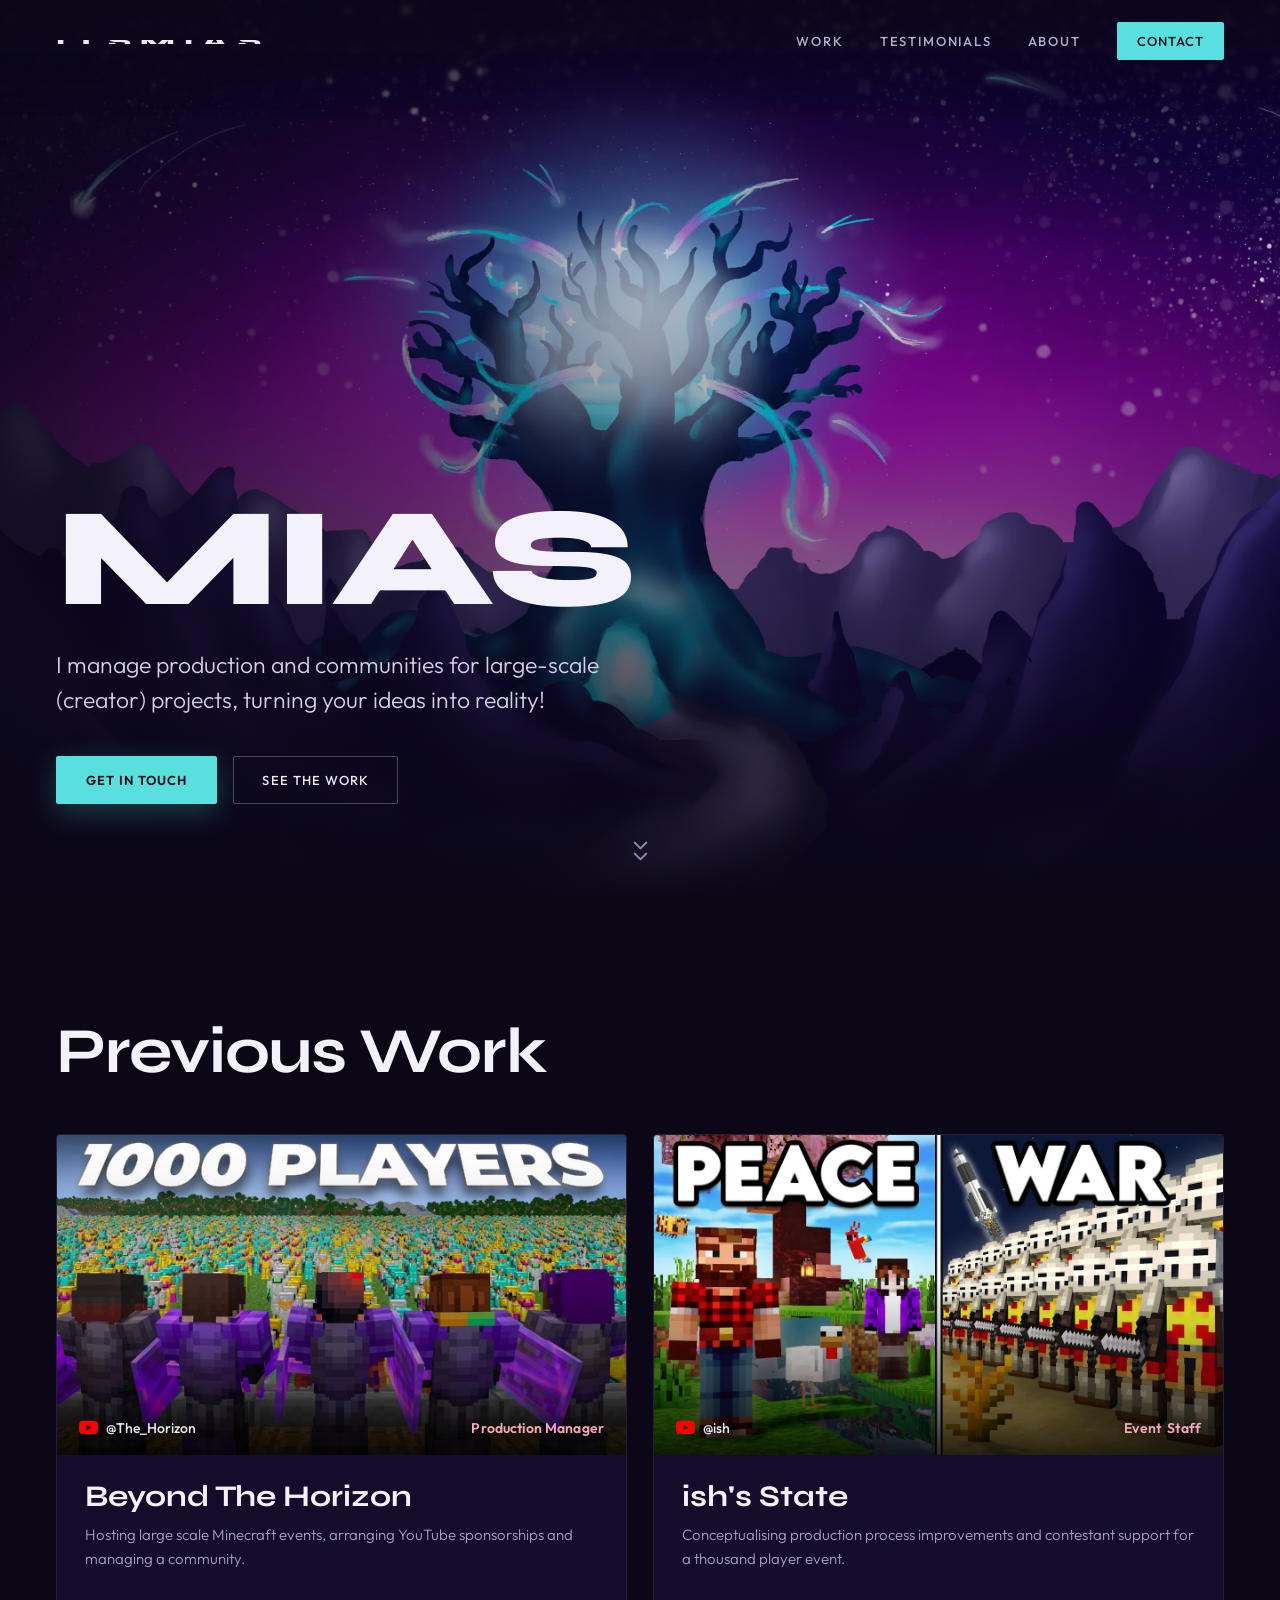
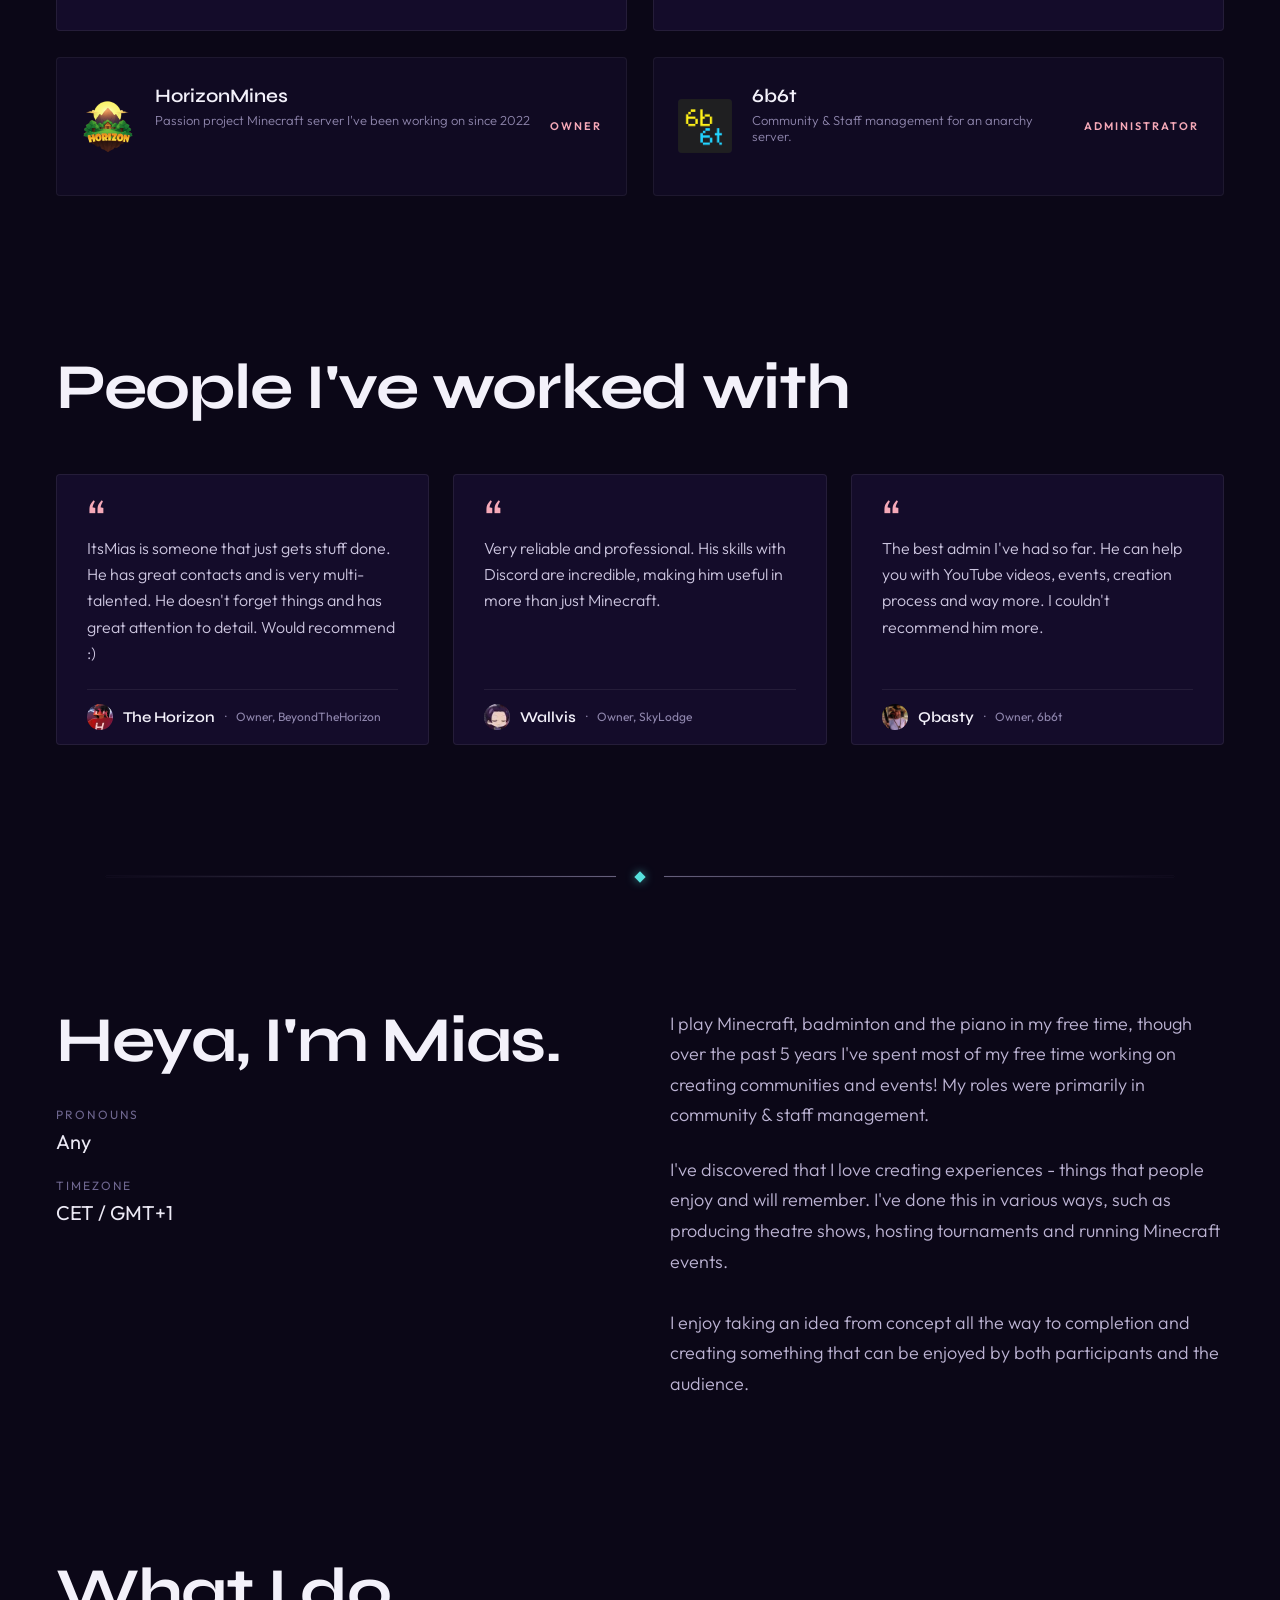
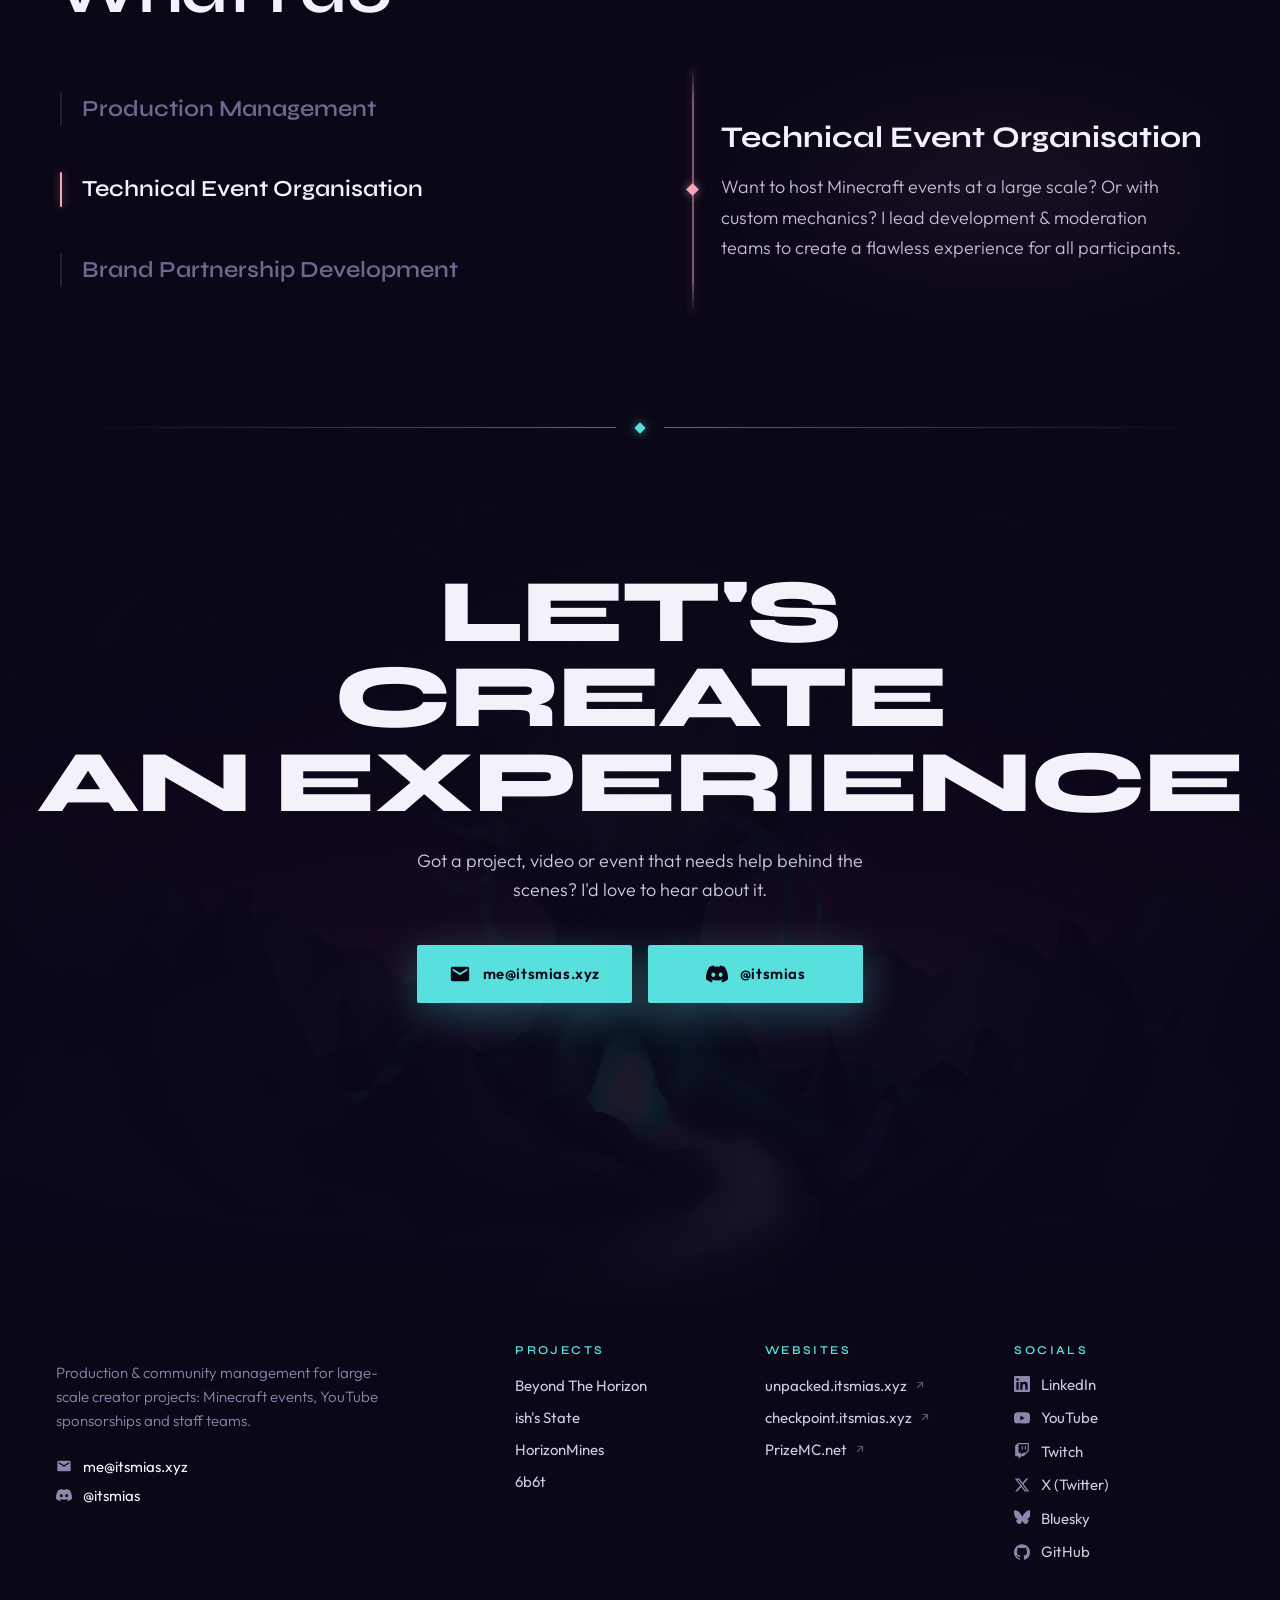
==== index.html @ 997d003e "Restyle GitHub hover effect and add Twitter bird hover on X icon" ====
<!DOCTYPE html>
<html lang="en">
<head>
<meta charset="utf-8">
<meta name="viewport" content="width=device-width, initial-scale=1">
<title>ItsMias - Production &amp; Community Manager for Minecraft Creators</title>
<meta name="description" content="Mias (ItsMias) manages production and communities for large-scale creator projects: Minecraft events, YouTube sponsorships and staff teams for The Horizon, ish's State, 6b6t and HorizonMines.">
<link rel="canonical" href="https://itsmias.xyz/">
<meta property="og:type" content="website">
<meta property="og:site_name" content="ItsMias">
<meta property="og:title" content="ItsMias - Production &amp; Community Manager for Minecraft Creators">
<meta property="og:description" content="Mias (ItsMias) manages production and communities for large-scale creator projects: Minecraft events, YouTube sponsorships and staff teams for The Horizon, ish's State, 6b6t and HorizonMines.">
<meta property="og:url" content="https://itsmias.xyz/">
<meta property="og:image" content="https://itsmias.xyz/assets/banner.webp">
<meta property="og:image:width" content="2560">
<meta property="og:image:height" content="1463">
<meta name="twitter:card" content="summary_large_image">
<script type="application/ld+json">{"@context": "https://schema.org", "@type": "Person", "name": "Mias", "alternateName": "ItsMias", "url": "https://itsmias.xyz/", "email": "mailto:me@itsmias.xyz", "jobTitle": "Production & Community Manager", "sameAs": ["https://horizonmines.net", "https://prizemc.net"]}</script>
<link rel="preconnect" href="https://fonts.googleapis.com">
<link rel="preload" as="image" href="assets/banner.webp" fetchpriority="high">
<link rel="icon" type="image/x-icon" href="assets/favicon.ico">
<link rel="preconnect" href="https://fonts.gstatic.com" crossorigin="">
<link href="https://fonts.googleapis.com/css2?family=Syne:wght@400;600;700;800&amp;family=Outfit:wght@300;400;500;600&amp;display=swap" rel="stylesheet">
<link rel="stylesheet" href="styles.css">
</head>
<body>

<div style="font-family:'Outfit',sans-serif; background:#0b0717; color:#cfc8e2; overflow-x:hidden;">

  <!-- ============ TOP PROGRESS SLIVER ============ -->
  <div id="mias-progress" style="position:fixed; top:0; left:0; height:2px; width:0%; z-index:70; background:#57e0dd; box-shadow:0 0 8px rgba(87,224,221,.5);"></div>

  <!-- ============ NAV ============ -->
  <div class="mias-nav" style="position:fixed; top:0; left:0; right:0; z-index:50; display:flex; align-items:center; justify-content:space-between; padding:22px 56px;">
    <div style="position:absolute; inset:-40px 0 -34px; z-index:-1; pointer-events:none; background:linear-gradient(180deg, rgba(11,7,23,.85) 0%, rgba(11,7,23,.4) 55%, rgba(11,7,23,0) 100%); backdrop-filter:blur(2.5px); -webkit-mask-image:linear-gradient(180deg, #000 0%, #000 60%, rgba(0,0,0,.55) 80%, transparent 100%); mask-image:linear-gradient(180deg, #000 0%, #000 60%, rgba(0,0,0,.55) 80%, transparent 100%);"></div>
    <a id="nav-wordmark" href="#home" class="mias-link mias-navlink" style="font-family:'Syne GFix','Syne',sans-serif; font-weight:800; font-size:22px; letter-spacing:.42em; color:#ece9f5; text-decoration:none; opacity:0; pointer-events:none; transform:translateX(-8px); transition:opacity .4s ease, transform .4s ease;">ITSMIAS</a>
    <div class="mias-navlinks" style="display:flex; gap:36px; align-items:center; font-family:'Outfit',sans-serif; font-weight:500; font-size:13px; letter-spacing:.14em; text-transform:uppercase;">
      <a href="#work" class="mias-link mias-navlink" style="color:#b7afce; text-decoration:none;">Work</a>
      <a href="#testimonials" class="mias-link mias-navlink" style="color:#b7afce; text-decoration:none;">Testimonials</a>
      <a href="#about" class="mias-link mias-navlink" style="color:#b7afce; text-decoration:none;">About</a>
      <a href="#contact" class="mias-btn" style="color:#0b0717; background:#57e0dd; padding:11px 20px; border-radius:2px; text-decoration:none; letter-spacing:.08em;">Contact</a>
    </div>
    <button class="mias-hamburger" aria-label="Menu" style="background:transparent; border:none; padding:8px; margin:-8px; color:#ece9f5; align-items:center; justify-content:center;">
      <svg width="26" height="26" viewBox="0 0 24 24" fill="none" stroke="currentColor" stroke-width="2" stroke-linecap="round"><path d="M3 6h18"></path><path d="M3 12h18"></path><path d="M3 18h18"></path></svg>
    </button>
  </div>

  <div id="mias-mobile-menu" style="position:fixed; top:0; left:0; right:0; z-index:49; flex-direction:column; gap:2px; padding:82px 22px 20px; background:rgba(11,7,23,.97); backdrop-filter:blur(10px); -webkit-backdrop-filter:blur(10px); border-bottom:1px solid rgba(255,255,255,.08); box-shadow:0 24px 50px -20px rgba(0,0,0,.8);">
    <a href="#work" class="mias-link" style="font-family:'Outfit',sans-serif; font-weight:500; font-size:15px; letter-spacing:.14em; text-transform:uppercase; color:#cfc8e2; text-decoration:none; padding:15px 6px; border-bottom:1px solid rgba(255,255,255,.06);">Work</a>
    <a href="#testimonials" class="mias-link" style="font-family:'Outfit',sans-serif; font-weight:500; font-size:15px; letter-spacing:.14em; text-transform:uppercase; color:#cfc8e2; text-decoration:none; padding:15px 6px; border-bottom:1px solid rgba(255,255,255,.06);">Testimonials</a>
    <a href="#about" class="mias-link" style="font-family:'Outfit',sans-serif; font-weight:500; font-size:15px; letter-spacing:.14em; text-transform:uppercase; color:#cfc8e2; text-decoration:none; padding:15px 6px; border-bottom:1px solid rgba(255,255,255,.06);">About</a>
    <a href="#contact" class="mias-btn" style="margin-top:14px; text-align:center; font-family:'Outfit',sans-serif; font-weight:600; font-size:14px; letter-spacing:.08em; text-transform:uppercase; color:#0b0717; background:#57e0dd; padding:15px; border-radius:2px; text-decoration:none;">Contact</a>
  </div>

  <!-- ============ HERO ============ -->
  <div id="home" style="position:relative; min-height:100vh; display:flex; flex-direction:column;">
    <img src="assets/banner.webp" alt="" fetchpriority="high" decoding="async" style="position:absolute; inset:0; width:100%; height:100%; object-fit:cover; object-position:center 38%;">
    <div style="position:absolute; inset:0; background:linear-gradient(180deg, rgba(11,7,23,.72) 0%, rgba(11,7,23,.12) 28%, rgba(11,7,23,.5) 68%, rgba(11,7,23,1) 100%);"></div>
    <div style="position:absolute; inset:0; background:linear-gradient(90deg, rgba(11,7,23,.8) 0%, rgba(11,7,23,.08) 52%, rgba(11,7,23,0) 100%);"></div>

    <div class="mias-hero-pad" style="position:relative; margin-top:auto; padding:0 56px 96px; max-width:820px;">
      <h1 style="margin:0; font-family:'Syne GFix','Syne',sans-serif; font-weight:800; font-size:clamp(72px,11vw,150px); line-height:.88; letter-spacing:-.02em; color:#f3f1fa; text-transform:uppercase;">Mias</h1>
      <p style="margin:26px 0 38px; font-weight:300; font-size:clamp(18px,2vw,23px); line-height:1.55; color:#d6cfe8; max-width:560px;">I manage production and communities for large-scale (creator) projects, turning your ideas into reality!</p>
      <div style="display:flex; gap:16px; align-items:center; flex-wrap:wrap;">
        <a href="#contact" class="mias-btn" style="font-weight:600; font-size:13px; letter-spacing:.08em; text-transform:uppercase; color:#0b0717; background:#57e0dd; padding:16px 30px; border-radius:2px; text-decoration:none; box-shadow:0 8px 30px rgba(87,224,221,.25);">Get in touch</a>
        <a href="#work" class="mias-btn" style="font-weight:500; font-size:13px; letter-spacing:.08em; text-transform:uppercase; color:#ece9f5; border:1px solid rgba(236,233,245,.28); padding:15px 28px; border-radius:2px; text-decoration:none;">See the work</a>
      </div>
    </div>

    <!-- scroll cue: paired chevrons, calm at first, then pulsing cyan.
         The strip stays click-through; only the padded link takes the tap. -->
    <div class="mias-scrollcue" style="position:absolute; left:0; right:0; bottom:20px; z-index:3; display:flex; justify-content:center; pointer-events:none;">
      <a class="mias-scrollcue-in" href="#work" aria-label="Scroll to previous work" style="display:flex; flex-direction:column; align-items:center; padding:12px 18px; color:#8f86ad; text-decoration:none;">
        <svg class="mias-scrollcue-chev" width="23" height="23" viewBox="0 0 24 24" fill="none" stroke="currentColor" stroke-width="2.2" stroke-linecap="round" stroke-linejoin="round" aria-hidden="true"><path d="M6 9l6 6 6-6"></path></svg>
        <svg class="mias-scrollcue-chev" width="23" height="23" viewBox="0 0 24 24" fill="none" stroke="currentColor" stroke-width="2.2" stroke-linecap="round" stroke-linejoin="round" aria-hidden="true" style="margin-top:-12px;"><path d="M6 9l6 6 6-6"></path></svg>
      </a>
    </div>
  </div>

  <!-- ============ SELECTED WORK ============ -->
  <div id="work" style="position:relative; padding:120px 56px 40px; max-width:1280px; margin:0 auto;">
    <div style="margin-bottom:50px;">
      <h2 style="margin:0; font-family:'Syne GFix','Syne',sans-serif; font-weight:700; font-size:clamp(40px,5vw,66px); line-height:1; letter-spacing:-.02em; color:#f3f1fa;">Previous Work</h2>
    </div>

    <!-- two feature cards -->
    <div style="display:grid; grid-template-columns:repeat(auto-fit,minmax(380px,1fr)); gap:26px;">

      <a href="projects/#horizon" class="mias-card mias-feature" style="position:relative; display:block; text-decoration:none; background:#140c2a; border:1px solid rgba(255,255,255,.07); border-radius:4px; overflow:hidden;">
        <div class="mias-thumb">
          <div class="mias-thumb-zoom">
            <img src="assets/horizon-thumb.webp" alt="Beyond The Horizon thumbnail" loading="lazy" decoding="async" onerror="this.style.display='none'">
          </div>
          <div style="position:absolute; left:0; right:0; bottom:0; z-index:2; display:flex; align-items:flex-end; justify-content:space-between; gap:16px; padding:18px 22px;">
            <span style="display:inline-flex; align-items:center; gap:8px; font-weight:500; font-size:14px; color:#ece9f5; text-shadow:0 1px 6px rgba(0,0,0,.5);"><svg width="19" height="19" viewBox="0 0 24 24" fill="currentColor" style="flex-shrink: 0; fill: #FF0000"><path d="M23.498 6.186a3.016 3.016 0 0 0-2.122-2.136C19.505 3.545 12 3.545 12 3.545s-7.505 0-9.377.505A3.017 3.017 0 0 0 .502 6.186C0 8.07 0 12 0 12s0 3.93.502 5.814a3.016 3.016 0 0 0 2.122 2.136c1.871.505 9.376.505 9.376.505s7.505 0 9.377-.505a3.015 3.015 0 0 0 2.122-2.136C24 15.93 24 12 24 12s0-3.93-.502-5.814zM9.545 15.568V8.432L15.818 12l-6.273 3.568z"></path></svg>@The_Horizon</span><span style="font-weight: 600; font-size: 14px; letter-spacing: .01em; color: #F5A9B8; text-shadow: 0 1px 6px rgba(0,0,0,.5)">Production Manager</span>
          </div>
        </div>
        <div style="padding:26px 28px 30px;">
          <h3 style="margin:0 0 10px; font-family:'Syne GFix','Syne',sans-serif; font-weight:700; font-size:30px; line-height:1.05; color:#f3f1fa;">Beyond The Horizon</h3>
          <p style="margin:0; font-weight:300; font-size:15px; line-height:1.6; color:#a99fc2;">Hosting large scale Minecraft events, arranging YouTube sponsorships and managing a community.</p>
          <span class="mias-cta">View project<svg class="mias-arrow" width="15" height="15" viewBox="0 0 24 24" fill="none" stroke="currentColor" stroke-width="2.2" stroke-linecap="round" stroke-linejoin="round" aria-hidden="true"><path d="M5 12h13"></path><path d="M12 5l7 7-7 7"></path></svg></span>
        </div>
      </a>

      <a href="projects/#state" class="mias-card mias-feature" style="position:relative; display:block; text-decoration:none; background:#140c2a; border:1px solid rgba(255,255,255,.07); border-radius:4px; overflow:hidden;">
        <div class="mias-thumb">
          <div class="mias-thumb-zoom">
            <img src="assets/ish-thumb.webp" alt="ish's State thumbnail" loading="lazy" decoding="async" onerror="this.style.display='none'">
          </div>
          <div style="position:absolute; left:0; right:0; bottom:0; z-index:2; display:flex; align-items:flex-end; justify-content:space-between; gap:16px; padding:18px 22px;">
            <span style="display:inline-flex; align-items:center; gap:8px; font-weight:500; font-size:14px; color:#ece9f5; text-shadow:0 1px 6px rgba(0,0,0,.5);"><svg width="19" height="19" viewBox="0 0 24 24" fill="currentColor" style="flex-shrink: 0; fill: #FF0000"><path d="M23.498 6.186a3.016 3.016 0 0 0-2.122-2.136C19.505 3.545 12 3.545 12 3.545s-7.505 0-9.377.505A3.017 3.017 0 0 0 .502 6.186C0 8.07 0 12 0 12s0 3.93.502 5.814a3.016 3.016 0 0 0 2.122 2.136c1.871.505 9.376.505 9.376.505s7.505 0 9.377-.505a3.015 3.015 0 0 0 2.122-2.136C24 15.93 24 12 24 12s0-3.93-.502-5.814zM9.545 15.568V8.432L15.818 12l-6.273 3.568z"></path></svg>@ish</span><span style="font-weight: 600; font-size: 14px; letter-spacing: .01em; color: #F5A9B8; text-shadow: 0 1px 6px rgba(0,0,0,.5)">Event&nbsp; Staff</span>
          </div>
        </div>
        <div style="padding:26px 28px 30px;">
          <h3 style="margin:0 0 10px; font-family:'Syne GFix','Syne',sans-serif; font-weight:700; font-size:30px; line-height:1.05; color:#f3f1fa;">ish's State</h3>
          <p style="margin:0; font-weight:300; font-size:15px; line-height:1.6; color:#a99fc2;">Conceptualising production process improvements and contestant support for a thousand player event.</p>
          <span class="mias-cta">View project<svg class="mias-arrow" width="15" height="15" viewBox="0 0 24 24" fill="none" stroke="currentColor" stroke-width="2.2" stroke-linecap="round" stroke-linejoin="round" aria-hidden="true"><path d="M5 12h13"></path><path d="M12 5l7 7-7 7"></path></svg></span>
        </div>
      </a>
    </div>

    <!-- secondary row -->
    <div style="margin-top:26px; display:grid; grid-template-columns:repeat(auto-fit,minmax(300px,1fr)); gap:26px;">
      <a href="projects/#horizonmines" class="mias-card" style="display:flex; align-items:center; gap:20px; text-decoration:none; background:#100a22; border:1px solid rgba(255,255,255,.06); border-radius:4px; padding:22px 24px;">
        <img src="assets/horizonmines-logo.png" alt="HorizonMines logo" loading="lazy" decoding="async" onerror="this.style.display='none'" style="flex-shrink:0; width:54px; height:54px; display:block; object-fit:contain;">
        <div style="flex:1; min-width:0; align-self:flex-start; padding-top:4px;">
          <h4 style="margin:0; font-family:'Syne GFix','Syne',sans-serif; font-weight:600; font-size:19px; color:#f3f1fa;">HorizonMines</h4>
          <p style="margin:5px 0 0; font-weight:300; font-size:13px; color:#8f86ad;">Passion project Minecraft server I've been working on since 2022</p>
          <span class="mias-cta">View project<svg class="mias-arrow" width="15" height="15" viewBox="0 0 24 24" fill="none" stroke="currentColor" stroke-width="2.2" stroke-linecap="round" stroke-linejoin="round" aria-hidden="true"><path d="M5 12h13"></path><path d="M12 5l7 7-7 7"></path></svg></span>
        </div>
        <span style="flex-shrink:0; align-self:center; font-weight:600; font-size:11px; letter-spacing:.18em; text-transform:uppercase; color:#F5A9B8;">Owner</span>
      </a>

      <a href="projects/#6b6t" class="mias-card" style="display:flex; align-items:center; gap:20px; text-decoration:none; background:#100a22; border:1px solid rgba(255,255,255,.06); border-radius:4px; padding:22px 24px;">
        <img src="assets/6b6t-logo.png" alt="6b6t logo" loading="lazy" decoding="async" onerror="this.style.display='none'" style="flex-shrink:0; width:54px; height:54px; display:block; border-radius:4px; object-fit:cover; background:#1a1133;">
        <div style="flex:1; min-width:0; align-self:flex-start; padding-top:4px;">
          <h4 style="margin:0; font-family:'Syne GFix','Syne',sans-serif; font-weight:600; font-size:19px; color:#f3f1fa;">6b6t</h4>
          <p style="margin:5px 0 0; font-weight:300; font-size:13px; color:#8f86ad;">Community &amp; Staff management for an anarchy server.</p>
          <span class="mias-cta">View project<svg class="mias-arrow" width="15" height="15" viewBox="0 0 24 24" fill="none" stroke="currentColor" stroke-width="2.2" stroke-linecap="round" stroke-linejoin="round" aria-hidden="true"><path d="M5 12h13"></path><path d="M12 5l7 7-7 7"></path></svg></span>
        </div>
        <span style="flex-shrink:0; align-self:center; font-weight:600; font-size:11px; letter-spacing:.18em; text-transform:uppercase; color:#F5A9B8;">Administrator</span>
      </a>
    </div>
  </div>

  <!-- ============ TESTIMONIALS ============ -->
  <div id="testimonials" style="position:relative; padding:120px 56px; max-width:1280px; margin:0 auto;">
    <div style="max-width:1280px; margin:0 auto; width:100%;">
      <h2 style="margin:0 0 54px; font-family:'Syne GFix','Syne',sans-serif; font-weight:700; font-size:clamp(40px,5vw,66px); line-height:1; letter-spacing:-.02em; color:#f3f1fa;">People I've worked with</h2>

      <div style="display:grid; grid-template-columns:repeat(auto-fit,minmax(300px,1fr)); gap:24px; align-items:stretch;">
        <div style="display:flex; flex-direction:column; background:#140c2a; border:1px solid rgba(255,255,255,.07); border-radius:4px; padding:30px 30px 14px;">
          <div style="font-family:'Syne GFix','Syne',sans-serif; font-size:54px; line-height:.6; color:#F5A9B8; height:30px;">&ldquo;</div>
          <p style="margin:0 0 22px; font-weight:300; font-size:16px; line-height:1.65; color:#cdc6e0;">ItsMias is someone that just gets stuff done. He has great contacts and is very multi-talented. He doesn't forget things and has great attention to detail. Would recommend :)</p>
          <div style="display:flex; align-items:center; gap:10px; margin-top:auto; padding-top:14px; border-top:1px solid rgba(255,255,255,.07);">
            <img src="assets/TheHorizonPFP.webp" alt="" style="width:26px; height:26px; border-radius:50%; object-fit:cover; flex:none;">
            <a href="projects/#horizon" class="mias-link mias-testi-link" style="display:flex; align-items:center; gap:10px; text-decoration:none; color:inherit;">
              <span style="font-family:'Syne GFix','Syne',sans-serif; font-weight:600; font-size:15px; color:#f3f1fa;">The Horizon</span>
              <span style="font-weight:400; font-size:12px; color:#8f86ad;">·&nbsp; &nbsp;Owner, BeyondTheHorizon</span>
            </a>
          </div>
        </div>

        <div style="display:flex; flex-direction:column; background:#140c2a; border:1px solid rgba(255,255,255,.07); border-radius:4px; padding:30px 30px 14px;">
          <div style="font-family:'Syne GFix','Syne',sans-serif; font-size:54px; line-height:.6; color:#F5A9B8; height:30px;">&ldquo;</div>
          <p style="margin:0 0 22px; font-weight:300; font-size:16px; line-height:1.65; color:#cdc6e0;">Very reliable and professional. His skills with Discord are incredible, making him useful in more than just Minecraft.</p>
          <div style="display:flex; align-items:center; gap:10px; margin-top:auto; padding-top:14px; border-top:1px solid rgba(255,255,255,.07);">
            <img src="assets/LuukPFP.webp" alt="" style="width:26px; height:26px; border-radius:50%; object-fit:cover; flex:none;">
            <a href="projects/#horizonmines" class="mias-link mias-testi-link" style="display:flex; align-items:center; gap:10px; text-decoration:none; color:inherit;">
              <span style="font-family:'Syne GFix','Syne',sans-serif; font-weight:600; font-size:15px; color:#f3f1fa;">Wallvis</span>
              <span style="font-weight:400; font-size:12px; color:#8f86ad;">·&nbsp; &nbsp;Owner, SkyLodge</span>
            </a>
          </div>
        </div>

        <div style="display:flex; flex-direction:column; background:#140c2a; border:1px solid rgba(255,255,255,.07); border-radius:4px; padding:30px 30px 14px;">
          <div style="font-family:'Syne GFix','Syne',sans-serif; font-size:54px; line-height:.6; color:#F5A9B8; height:30px;">&ldquo;</div>
          <p style="margin:0 0 22px; font-weight:300; font-size:16px; line-height:1.65; color:#cdc6e0;">The best admin I've had so far. He can help you with YouTube videos, events, creation process and way more. I couldn't recommend him more.</p>
          <div style="display:flex; align-items:center; gap:10px; margin-top:auto; padding-top:14px; border-top:1px solid rgba(255,255,255,.07);">
            <img src="assets/qbastypfp.webp" alt="" style="width:26px; height:26px; border-radius:50%; object-fit:cover; flex:none;">
            <a href="projects/#6b6t" class="mias-link mias-testi-link" style="display:flex; align-items:center; gap:10px; text-decoration:none; color:inherit;">
              <span style="font-family:'Syne GFix','Syne',sans-serif; font-weight:600; font-size:15px; color:#f3f1fa;">Qbasty</span>
              <span style="font-weight:400; font-size:12px; color:#8f86ad;">·&nbsp; &nbsp;Owner, 6b6t</span>
            </a>
          </div>
        </div>
      </div>
    </div>
  </div>

  <!-- ============ DIVIDER ============ -->
  <div style="max-width:1180px; margin:0 auto; padding:0 56px;">
    <div style="display:flex; align-items:center; gap:20px; padding:8px 0;">
      <div style="flex:1; height:1px; background:linear-gradient(90deg, transparent, rgba(176,168,206,.55)); box-shadow:0 0 1px rgba(176,168,206,.35);"></div>
      <div style="flex:none; width:8px; height:8px; transform:rotate(45deg); background:#57e0dd; box-shadow:0 0 10px rgba(87,224,221,.6);"></div>
      <div style="flex:1; height:1px; background:linear-gradient(90deg, rgba(176,168,206,.55), transparent); box-shadow:0 0 1px rgba(176,168,206,.35);"></div>
    </div>
  </div>

  <!-- ============ ABOUT ============ -->
  <div id="about" style="position:relative; padding:120px 56px 40px; max-width:1280px; margin:0 auto;">
    <div style="display:grid; grid-template-columns:repeat(auto-fit,minmax(320px,1fr)); gap:60px; align-items:start;">
      <div>
        <h2 style="margin:0 0 34px; font-family:'Syne GFix','Syne',sans-serif; font-weight:700; font-size:clamp(40px,5vw,66px); line-height:1; letter-spacing:-.02em; color:#f3f1fa;">Heya, I'm Mias.</h2>
        <div style="display:flex; flex-direction:column; gap:24px;">
          <div><div style="color:#6f6790; letter-spacing:.16em; text-transform:uppercase; font-size:12px; margin-bottom:7px;">Pronouns</div><div style="color:#ece9f5; font-size:20px;">Any</div></div>
          <div><div style="color:#6f6790; letter-spacing:.16em; text-transform:uppercase; font-size:12px; margin-bottom:7px;">Timezone</div><div style="color:#ece9f5; font-size:20px;">CET / GMT+1</div></div>
          <div id="mias-presence" style="display:none;">
            <div style="color:#6f6790; letter-spacing:.16em; text-transform:uppercase; font-size:12px; margin-bottom:16px;">Currently</div>
            <a class="mias-presence" href="https://discord.com/users/615580983881760787" target="_blank" rel="noopener" title="Live from Discord" style="display:flex; align-items:center; gap:16px; max-width:100%; text-decoration:none;">
              <span style="position:relative; flex:none; width:64px; height:64px;">
                <img id="mias-presence-avatar" src="" alt="" style="width:64px; height:64px; border-radius:50%; object-fit:cover; display:block;">
                <img id="mias-presence-deco" src="" alt="" style="position:absolute; left:-7px; top:-7px; width:78px; height:78px; display:none; pointer-events:none;">
                <span id="mias-presence-dot" style="position:absolute; right:1px; bottom:1px; width:12px; height:12px; border-radius:50%; background:#80848e; box-shadow:0 0 0 3px #0b0717;"></span>
              </span>
              <span style="display:flex; flex-direction:column; gap:4px; min-width:0; flex:1;">
                <span style="display:flex; align-items:center; gap:8px; min-width:0;">
                  <span id="mias-presence-name" style="font-family:'Syne GFix','Syne',sans-serif; font-weight:600; font-size:20px; color:#ece9f5; line-height:1.2; white-space:nowrap; overflow:hidden; text-overflow:ellipsis;"></span>
                  <span id="mias-presence-guild" style="display:none; align-items:center; gap:5px; flex:none; padding:2px 7px; background:rgba(255,255,255,.06); border:1px solid rgba(255,255,255,.07); border-radius:4px;"><img id="mias-presence-guild-badge" src="" alt="" style="width:14px; height:14px; display:block;"><span id="mias-presence-guild-tag" style="font-weight:400; font-size:13px; color:#bdb4d4;"></span></span>
                  <span id="mias-presence-badges" style="display:flex; align-items:center; gap:5px; flex:none; margin-left:auto;"></span>
                </span>
                <span id="mias-presence-status" style="display:none; font-style:italic; font-weight:300; font-size:14px; color:#8f86ad; line-height:1.35; white-space:nowrap; overflow:hidden; text-overflow:ellipsis;"></span>
                <span id="mias-presence-activity" style="display:none; align-items:center; gap:6px; min-width:0;"><img id="mias-presence-activity-icon" src="" alt="" style="display:none; width:15px; height:15px; object-fit:contain; border-radius:3px; flex:none;"><span id="mias-presence-activity-text" style="font-weight:300; font-size:14px; color:#8f86ad; line-height:1.35; white-space:nowrap; overflow:hidden; text-overflow:ellipsis;"></span></span>
              </span>
            </a>
          </div>
        </div>
      </div>
      <div style="display:flex; flex-direction:column; gap:24px; font-weight:300; font-size:18px; line-height:1.7; color:#bdb4d4; max-width:560px;">
        <p style="margin:0;">I play Minecraft, badminton and the piano in my free time, though over the past 5 years I've spent most of my free time working on creating communities and events! My roles were primarily in community &amp; staff management.</p>
        <div style="margin:0;"><div>I've discovered that I love creating experiences - things that people enjoy and will remember. I've done this in various ways, such as producing theatre shows, hosting tournaments and running Minecraft events.</div>
        <div><br>I enjoy taking an idea from concept all the way to completion and creating something that can be enjoyed by both participants and the audience.</div></div>
      </div>
    </div>
  </div>

  <!-- ============ WHAT I DO ============ -->
  <div id="services" style="position:relative; padding:120px 56px 0; max-width:1280px; margin:0 auto;">
    <h2 style="margin:0 0 36px; font-family:'Syne GFix','Syne',sans-serif; font-weight:700; font-size:clamp(40px,5vw,66px); line-height:1; letter-spacing:-.02em; color:#f3f1fa;">What I do</h2>

    <div class="mias-tabs" style="display:grid; grid-template-columns:minmax(0,1fr) minmax(0,1fr); gap:36px; align-items:stretch;">

      <!-- tab list -->
      <div class="mias-tablist" role="tablist" aria-label="What I do" style="display:flex; flex-direction:column; justify-content:center; gap:10px;">
        <button class="mias-tab" data-tab="0" role="tab" aria-selected="true" style="position:relative; display:flex; gap:20px; align-items:stretch; text-align:left; cursor:pointer; background:transparent; border:none; padding:18px 4px; font-family:inherit; color:inherit;">
          <span class="mias-tab-rail" style="flex:none; position:relative; width:2px; border-radius:2px; background:rgba(255,255,255,.10);"><span class="mias-tab-fill" style="position:absolute; left:0; top:0; width:100%; height:0%; background:#F5A9B8; border-radius:2px; box-shadow:0 0 8px rgba(245,169,184,.5);"></span></span>
          <span class="mias-tab-title" style="font-family:'Syne GFix','Syne',sans-serif; font-weight:600; font-size:23px; line-height:1.5; transition:color .35s ease;">Production Management</span>
        </button>

        <button class="mias-tab" data-tab="1" role="tab" aria-selected="false" style="position:relative; display:flex; gap:20px; align-items:stretch; text-align:left; cursor:pointer; background:transparent; border:none; padding:18px 4px; font-family:inherit; color:inherit;">
          <span class="mias-tab-rail" style="flex:none; position:relative; width:2px; border-radius:2px; background:rgba(255,255,255,.10);"><span class="mias-tab-fill" style="position:absolute; left:0; top:0; width:100%; height:0%; background:#F5A9B8; border-radius:2px; box-shadow:0 0 8px rgba(245,169,184,.5);"></span></span>
          <span class="mias-tab-title" style="font-family:'Syne GFix','Syne',sans-serif; font-weight:600; font-size:23px; line-height:1.5; transition:color .35s ease;">Technical Event Organisation</span>
        </button>

        <button class="mias-tab" data-tab="2" role="tab" aria-selected="false" style="position:relative; display:flex; gap:20px; align-items:stretch; text-align:left; cursor:pointer; background:transparent; border:none; padding:18px 4px; font-family:inherit; color:inherit;">
          <span class="mias-tab-rail" style="flex:none; position:relative; width:2px; border-radius:2px; background:rgba(255,255,255,.10);"><span class="mias-tab-fill" style="position:absolute; left:0; top:0; width:100%; height:0%; background:#F5A9B8; border-radius:2px; box-shadow:0 0 8px rgba(245,169,184,.5);"></span></span>
          <span class="mias-tab-title" style="font-family:'Syne GFix','Syne',sans-serif; font-weight:600; font-size:23px; line-height:1.5; transition:color .35s ease;">Brand Partnership Development</span>
        </button>
      </div>

      <!-- panel -->
      <div class="mias-tabpanel" style="position:relative; display:grid; padding:0 0 0 30px; min-height:260px; background:radial-gradient(70% 75% at 60% 50%, rgba(245,169,184,.05), transparent 70%);">
        <div aria-hidden="true" style="position:absolute; left:30px; top:6px; bottom:6px; width:9px;">
          <span style="position:absolute; left:3.5px; top:0; bottom:0; width:2px; border-radius:2px; background:linear-gradient(180deg, rgba(245,169,184,0), rgba(245,169,184,.5) 14%, rgba(245,169,184,.5) 86%, rgba(245,169,184,0)); box-shadow:0 0 8px rgba(245,169,184,.25);"></span>
          <span id="mias-panel-diamond" style="position:absolute; left:0; top:0; width:9px; height:9px; transform:rotate(45deg); background:#F5A9B8; box-shadow:0 0 10px rgba(245,169,184,.65); transition:top .5s cubic-bezier(.22,1,.36,1) .05s;"></span>
        </div>
        <div class="mias-pane" data-pane="0" role="tabpanel" style="grid-area:1/1; position:relative; width:100%; display:flex; flex-direction:column; justify-content:center; visibility:hidden; opacity:0;">
          <div style="position:relative; padding-left:33px;">
            <h3 class="mias-pane-anim" style="margin:0 0 12px; font-family:'Syne GFix','Syne',sans-serif; font-weight:700; font-size:clamp(28px,3vw,38px); line-height:1.5; white-space:nowrap; color:#f3f1fa;">Production Management</h3>
            <p class="mias-pane-anim" style="margin:0; font-weight:300; font-size:18px; line-height:1.7; color:#c3bad9; max-width:460px;">Have 5TB of footage and have no clue where to start? A deadline to have the video done next month? I can help with organising footage, delegating recording sessions and making sure the most intense moments are caught.</p>
          </div>
        </div> 

        <div class="mias-pane" data-pane="1" role="tabpanel" style="grid-area:1/1; position:relative; width:100%; display:flex; flex-direction:column; justify-content:center; visibility:hidden; opacity:0;">
          <div style="position:relative; padding-left:33px;">
            <h3 class="mias-pane-anim" style="margin:0 0 12px; font-family:'Syne GFix','Syne',sans-serif; font-weight:700; font-size:clamp(28px,3vw,38px); line-height:1.5; white-space:nowrap; color:#f3f1fa;">Technical Event Organisation</h3>
            <p class="mias-pane-anim" style="margin:0; font-weight:300; font-size:18px; line-height:1.7; color:#c3bad9; max-width:460px;">Want to host Minecraft events at a large scale? Or with custom mechanics? I lead development & moderation teams to create a flawless experience for all participants.</p>
          </div>
        </div>

        <div class="mias-pane" data-pane="2" role="tabpanel" style="grid-area:1/1; position:relative; width:100%; display:flex; flex-direction:column; justify-content:center; visibility:hidden; opacity:0;">
          <div style="position:relative; padding-left:33px;">
            <h3 class="mias-pane-anim" style="margin:0 0 12px; font-family:'Syne GFix','Syne',sans-serif; font-weight:700; font-size:clamp(28px,3vw,38px); line-height:1.5; white-space:nowrap; color:#f3f1fa;">Brand Partnership Development</h3>
            <p class="mias-pane-anim" style="margin:0; font-weight:300; font-size:18px; line-height:1.7; color:#c3bad9; max-width:460px;">Getting sponsor emails you don't know how to answer? I can find the right sponsorship in your niche, negotiate a good deal and keep them coming back - all that without selling your soul in the process.</p>
          </div>
        </div>
      </div>

    </div>
  </div>

  <!-- ============ DIVIDER ============ -->
  <div style="max-width:1180px; margin:96px auto 0; padding:0 56px;">
    <div style="display:flex; align-items:center; gap:20px; padding:8px 0;">
      <div style="flex:1; height:1px; background:linear-gradient(90deg, transparent, rgba(176,168,206,.55)); box-shadow:0 0 1px rgba(176,168,206,.35);"></div>
      <div style="flex:none; width:8px; height:8px; transform:rotate(45deg); background:#57e0dd; box-shadow:0 0 10px rgba(87,224,221,.6);"></div>
      <div style="flex:1; height:1px; background:linear-gradient(90deg, rgba(176,168,206,.55), transparent); box-shadow:0 0 1px rgba(176,168,206,.35);"></div>
    </div>
  </div>

  <!-- ============ CONTACT ============ -->
  <div id="contact" style="position:relative; padding:130px 56px 300px; overflow:hidden;">
    <img src="assets/banner.webp" alt="" loading="lazy" decoding="async" style="position:absolute; inset:0; width:100%; height:100%; object-fit:cover; object-position:center 30%; opacity:.32;">
    <div style="position:absolute; inset:0; background:radial-gradient(120% 100% at 50% 100%, rgba(11,7,23,.6) 0%, rgba(11,7,23,.95) 60%, #0b0717 100%);"></div>
    <div style="position:relative; max-width:880px; margin:0 auto; display:flex; flex-direction:column; align-items:center; text-align:center;">
      <h2 style="margin: 0 0 22px; align-self:stretch; width:100%; font-family: 'Syne',sans-serif; font-weight: 800; font-size: clamp(44px,7vw,92px); line-height: .95; letter-spacing: -.02em; color: #f3f1fa; text-transform: uppercase; text-align: center; text-wrap:balance;">LET'S<br>CREATE<br><span id="mias-rotator" style="display:flex; align-items:center; justify-content:center; width:100%; transition:transform .55s cubic-bezier(.22,1,.36,1), opacity .55s cubic-bezier(.22,1,.36,1); will-change:transform,opacity;"><span id="mias-rotator-inner" style="display:inline-block; white-space:nowrap;">AN EVENT</span></span></h2>
      <p style="margin: 0 0 40px; max-width: 480px; font-weight: 300; font-size: 18px; line-height: 1.6; color: #cfc8e2; text-align: center">Got a project, video or event that needs help behind the scenes? I'd love to hear about it.</p>
      <div class="mias-copy-row">
        <button class="mias-btn mias-copy" data-copy="me@itsmias.xyz" aria-label="Copy email address me@itsmias.xyz"><svg width="22" height="22" viewBox="0 0 24 24" fill="currentColor" aria-hidden="true"><path d="M20 4H4a2 2 0 0 0-2 2v12a2 2 0 0 0 2 2h16a2 2 0 0 0 2-2V6a2 2 0 0 0-2-2zm0 4.24-8 5-8-5V6l8 5 8-5z"></path></svg><span class="mias-copy-label">me@itsmias.xyz</span></button>
        <button class="mias-btn mias-copy" data-copy="itsmias" aria-label="Copy Discord username @itsmias"><svg width="22" height="22" viewBox="0 0 24 24" fill="currentColor" aria-hidden="true"><path d="M20.317 4.37a19.79 19.79 0 0 0-4.885-1.515.074.074 0 0 0-.079.037c-.21.375-.444.864-.608 1.25a18.27 18.27 0 0 0-5.487 0 12.64 12.64 0 0 0-.617-1.25.077.077 0 0 0-.079-.037A19.74 19.74 0 0 0 3.677 4.37a.07.07 0 0 0-.032.027C.533 9.046-.32 13.58.099 18.057a.082.082 0 0 0 .031.057 19.9 19.9 0 0 0 5.993 3.03.078.078 0 0 0 .084-.028 14.09 14.09 0 0 0 1.226-1.994.076.076 0 0 0-.041-.106 13.1 13.1 0 0 1-1.872-.892.077.077 0 0 1-.008-.128 10.2 10.2 0 0 0 .372-.292.074.074 0 0 1 .077-.01c3.928 1.793 8.18 1.793 12.062 0a.074.074 0 0 1 .078.01c.12.098.246.198.373.292a.077.077 0 0 1-.006.127 12.3 12.3 0 0 1-1.873.892.077.077 0 0 0-.041.107c.36.698.772 1.362 1.225 1.993a.076.076 0 0 0 .084.028 19.84 19.84 0 0 0 6.002-3.03.077.077 0 0 0 .032-.054c.5-5.177-.838-9.674-3.549-13.66a.061.061 0 0 0-.031-.03zM8.02 15.33c-1.183 0-2.157-1.085-2.157-2.419 0-1.333.956-2.419 2.157-2.419 1.21 0 2.176 1.096 2.157 2.42 0 1.333-.956 2.418-2.157 2.418zm7.975 0c-1.183 0-2.157-1.085-2.157-2.419 0-1.333.955-2.419 2.157-2.419 1.21 0 2.176 1.096 2.157 2.42 0 1.333-.946 2.418-2.157 2.418z"></path></svg><span class="mias-copy-label">@itsmias</span></button>
      </div>
    </div>
  </div>

  <!-- ============ FOOTER ============ -->
  <footer class="mias-footer mias-contact-foot">
    <div class="mias-footer-top">
      <div class="mias-footer-cols">
        <div class="mias-footer-brand">
          <p class="mias-footer-blurb">Production &amp; community management for large-scale creator projects: Minecraft events, YouTube sponsorships and staff teams.</p>
          <div class="mias-footer-contact">
            <a href="mailto:me@itsmias.xyz"><svg viewBox="0 0 24 24" fill="currentColor" aria-hidden="true"><path d="M20 4H4a2 2 0 0 0-2 2v12a2 2 0 0 0 2 2h16a2 2 0 0 0 2-2V6a2 2 0 0 0-2-2zm0 4.24-8 5-8-5V6l8 5 8-5z"></path></svg>me@itsmias.xyz</a>
            <a href="https://discord.com/users/615580983881760787" target="_blank" rel="noopener"><svg aria-hidden="true" viewBox="0 0 24 24" fill="currentColor"><path d="M20.317 4.37a19.79 19.79 0 0 0-4.885-1.515.074.074 0 0 0-.079.037c-.21.375-.444.864-.608 1.25a18.27 18.27 0 0 0-5.487 0 12.64 12.64 0 0 0-.617-1.25.077.077 0 0 0-.079-.037A19.74 19.74 0 0 0 3.677 4.37a.07.07 0 0 0-.032.027C.533 9.046-.32 13.58.099 18.057a.082.082 0 0 0 .031.057 19.9 19.9 0 0 0 5.993 3.03.078.078 0 0 0 .084-.028 14.09 14.09 0 0 0 1.226-1.994.076.076 0 0 0-.041-.106 13.1 13.1 0 0 1-1.872-.892.077.077 0 0 1-.008-.128 10.2 10.2 0 0 0 .372-.292.074.074 0 0 1 .077-.01c3.928 1.793 8.18 1.793 12.062 0a.074.074 0 0 1 .078.01c.12.098.246.198.373.292a.077.077 0 0 1-.006.127 12.3 12.3 0 0 1-1.873.892.077.077 0 0 0-.041.107c.36.698.772 1.362 1.225 1.993a.076.076 0 0 0 .084.028 19.84 19.84 0 0 0 6.002-3.03.077.077 0 0 0 .032-.054c.5-5.177-.838-9.674-3.549-13.66a.061.061 0 0 0-.031-.03zM8.02 15.33c-1.183 0-2.157-1.085-2.157-2.419 0-1.333.956-2.419 2.157-2.419 1.21 0 2.176 1.096 2.157 2.42 0 1.333-.956 2.418-2.157 2.418zm7.975 0c-1.183 0-2.157-1.085-2.157-2.419 0-1.333.955-2.419 2.157-2.419 1.21 0 2.176 1.096 2.157 2.42 0 1.333-.946 2.418-2.157 2.418z"></path></svg>@itsmias</a>
          </div>
        </div>
        <div>
          <h2 class="mias-footer-h">Projects</h2>
          <ul class="mias-footer-list">
          <li><a href="projects/#horizon">Beyond The Horizon</a></li>
          <li><a href="projects/#state">ish's State</a></li>
          <li><a href="projects/#horizonmines">HorizonMines</a></li>
          <li><a href="projects/#6b6t">6b6t</a></li>
          </ul>
        </div>
        <div>
          <h2 class="mias-footer-h">Websites</h2>
          <ul class="mias-footer-list">
          <li><a href="https://unpacked.itsmias.xyz" target="_blank" rel="noopener">unpacked.itsmias.xyz<svg class="mias-ext" viewBox="0 0 24 24" fill="none" stroke="currentColor" stroke-width="2.4" stroke-linecap="square" aria-hidden="true"><path d="M7 17L17 7M8 7h9v9"></path></svg></a></li>
          <li><a href="https://checkpoint.itsmias.xyz" target="_blank" rel="noopener">checkpoint.itsmias.xyz<svg class="mias-ext" viewBox="0 0 24 24" fill="none" stroke="currentColor" stroke-width="2.4" stroke-linecap="square" aria-hidden="true"><path d="M7 17L17 7M8 7h9v9"></path></svg></a></li>
          <li><a href="https://prizemc.net" target="_blank" rel="noopener">PrizeMC.net<svg class="mias-ext" viewBox="0 0 24 24" fill="none" stroke="currentColor" stroke-width="2.4" stroke-linecap="square" aria-hidden="true"><path d="M7 17L17 7M8 7h9v9"></path></svg></a></li>
          </ul>
        </div>
        <div>
          <h2 class="mias-footer-h">Socials</h2>
          <ul class="mias-footer-list">
          <li><a href="https://www.linkedin.com/in/matthias-van-berlo-16662b41a/" target="_blank" rel="noopener"><svg aria-hidden="true" viewBox="0 0 24 24" fill="currentColor"><path d="M20.447 20.452h-3.554v-5.569c0-1.328-.027-3.037-1.852-3.037-1.853 0-2.136 1.445-2.136 2.939v5.667H9.351V9h3.414v1.561h.046c.477-.9 1.637-1.85 3.37-1.85 3.601 0 4.267 2.37 4.267 5.455v6.286zM5.337 7.433a2.062 2.062 0 0 1-2.063-2.065 2.064 2.064 0 1 1 2.063 2.065zm1.782 13.019H3.555V9h3.564v11.452zM22.225 0H1.771C.792 0 0 .774 0 1.729v20.542C0 23.227.792 24 1.771 24h20.451C23.2 24 24 23.227 24 22.271V1.729C24 .774 23.2 0 22.222 0h.003z"></path></svg>LinkedIn</a></li>
          <li><a href="https://www.youtube.com/channel/UCuR-dGyL3-mBmlr0Ym_AlsA" target="_blank" rel="noopener"><svg aria-hidden="true" viewBox="0 0 24 24" fill="currentColor"><path d="M23.498 6.186a3.016 3.016 0 0 0-2.122-2.136C19.505 3.545 12 3.545 12 3.545s-7.505 0-9.377.505A3.017 3.017 0 0 0 .502 6.186C0 8.07 0 12 0 12s0 3.93.502 5.814a3.016 3.016 0 0 0 2.122 2.136c1.871.505 9.376.505 9.376.505s7.505 0 9.377-.505a3.015 3.015 0 0 0 2.122-2.136C24 15.93 24 12 24 12s0-3.93-.502-5.814zM9.545 15.568V8.432L15.818 12l-6.273 3.568z"></path></svg>YouTube</a></li>
          <li><a href="https://www.twitch.tv/itsmias" target="_blank" rel="noopener"><svg aria-hidden="true" viewBox="0 0 24 24" fill="currentColor"><path d="M11.571 4.714h1.715v5.143H11.57zm4.715 0H18v5.143h-1.714zM6 0L1.714 4.286v15.428h5.143V24l4.286-4.286h3.428L22.286 12V0zm14.571 11.143l-3.428 3.428h-3.429l-3 3v-3H6.857V1.714h13.714z"></path></svg>Twitch</a></li>
          <li><a href="https://x.com/itsmias_" target="_blank" rel="noopener" class="mias-xbird"><svg aria-hidden="true" viewBox="0 0 24 24" fill="currentColor"><path class="mias-x" d="M18.244 2.25h3.308l-7.227 8.26 8.502 11.24H16.17l-5.214-6.817L4.99 21.75H1.68l7.73-8.835L1.254 2.25H8.08l4.713 6.231zm-1.161 17.52h1.833L7.084 4.126H5.117z"></path><path class="mias-bird" d="M23.953 4.57a10 10 0 01-2.825.775 4.958 4.958 0 002.163-2.723c-.951.555-2.005.959-3.127 1.184a4.92 4.92 0 00-8.384 4.482C7.69 8.095 4.067 6.13 1.64 3.162a4.822 4.822 0 00-.666 2.475c0 1.71.87 3.213 2.188 4.096a4.904 4.904 0 01-2.228-.616v.06a4.923 4.923 0 003.946 4.827 4.996 4.996 0 01-2.212.085 4.936 4.936 0 004.604 3.417 9.867 9.867 0 01-6.102 2.105c-.39 0-.779-.023-1.17-.067a13.995 13.995 0 007.557 2.209c9.053 0 13.998-7.496 13.998-13.985 0-.21 0-.42-.015-.63A9.935 9.935 0 0024 4.59z"></path></svg>X (Twitter)</a></li>
          <li><a href="https://bsky.app/profile/its-mias.bsky.social" target="_blank" rel="noopener"><svg aria-hidden="true" viewBox="0 0 24 24" fill="currentColor"><path d="M5.71 1.64c2.74 2.06 5.69 6.24 6.77 8.48 1.08-2.24 4.03-6.42 6.77-8.48 1.98-1.49 5.18-2.64 5.18.99 0 .73-.42 6.09-.66 6.96-.85 3.02-3.93 3.79-6.66 3.33 4.78.81 6 3.51 3.37 6.21-4.99 5.13-7.17-1.29-7.73-2.93-.1-.3-.15-.44-.15-.32 0-.12-.05.02-.15.32-.56 1.64-2.74 8.06-7.73 2.93-2.63-2.7-1.41-5.4 3.37-6.21-2.73.46-5.81-.31-6.66-3.33C.42 8.72 0 3.36 0 2.63c0-3.63 3.2-2.48 5.18-.99z"></path></svg>Bluesky</a></li>
          <li><a href="https://github.com/ItsMias" target="_blank" rel="noopener" class="mias-gh"><svg aria-hidden="true" viewBox="0 0 24 24" fill="currentColor"><path d="M12 .297c-6.63 0-12 5.373-12 12 0 5.303 3.438 9.8 8.205 11.385.6.113.82-.258.82-.577 0-.285-.01-1.04-.015-2.04-3.338.724-4.042-1.61-4.042-1.61C4.422 18.07 3.633 17.7 3.633 17.7c-1.087-.744.084-.729.084-.729 1.205.084 1.838 1.236 1.838 1.236 1.07 1.835 2.809 1.305 3.495.998.108-.776.417-1.305.76-1.605-2.665-.3-5.466-1.332-5.466-5.93 0-1.31.465-2.38 1.235-3.22-.135-.303-.54-1.523.105-3.176 0 0 1.005-.322 3.3 1.23.96-.267 1.98-.399 3-.405 1.02.006 2.04.138 3 .405 2.28-1.552 3.285-1.23 3.285-1.23.645 1.653.24 2.873.12 3.176.765.84 1.23 1.91 1.23 3.22 0 4.61-2.805 5.625-5.475 5.92.42.36.81 1.096.81 2.22 0 1.606-.015 2.896-.015 3.286 0 .315.21.69.825.57C20.565 22.092 24 17.592 24 12.297c0-6.627-5.373-12-12-12"></path></svg>GitHub</a></li>
          </ul>
        </div>
      </div>
    </div>
    <div class="mias-footer-end">
      <div class="mias-footer-endmark">ITSMIAS</div>
    </div>
  </footer>

</div>

<script src="script.js"></script>
</body>
</html>
---- styles.css ----
/* ============================================================
   ITSMIAS — portfolio site
   Shared styles for index.html (home) and project.html (case studies)
   ============================================================ */

/* Syne's lowercase g has a stub descender by design; serve Bricolage
   Grotesque's g (and only its g) instead via unicode-range. Stacks list
   'Syne GFix' before 'Syne' so every other glyph falls through to Syne. */
@font-face {
  font-family: 'Syne GFix';
  src: url('assets/bricolage-g.woff2') format('woff2');
  font-weight: 200 800;
  size-adjust: 95%;
  unicode-range: U+0067;
}

*{ box-sizing:border-box; }
html{ scroll-behavior:smooth; scrollbar-width:none; -ms-overflow-style:none; }
body{ margin:0; background:#0b0717; }
::selection{ background:#F5A9B8; color:#0b0717; }
::-webkit-scrollbar{ width:0; height:0; display:none; }

@keyframes projFade { from{ transform:translateY(14px); } to{ transform:translateY(0); } }
@keyframes paneIn { from{ opacity:0; transform:translateY(12px); } to{ opacity:1; transform:translateY(0); } }
@keyframes paneItemIn { from{ opacity:0; transform:translateY(18px); filter:blur(5px); } to{ opacity:1; transform:translateY(0); filter:blur(0); } }
@keyframes paneNumIn { from{ opacity:0; transform:translateX(16px); } to{ opacity:1; transform:translateX(0); } }

/* ---- hero scroll cue ---- */
/* the pair fades in, then pulses the site's cyan from ~1.5s so the cue is
   moving before a visitor decides to leave; the wrapper owns the fade so it
   can retire mid-pulse and come back when the visitor returns to the top */
@keyframes cueIn { from{ opacity:0; transform:translateY(10px); } to{ opacity:1; transform:translateY(0); } }
@keyframes cuePulse {
  0%,100%{ color:#8f86ad; filter:drop-shadow(0 0 0 rgba(87,224,221,0)); }
  50%{ color:#57e0dd; filter:drop-shadow(0 0 9px rgba(87,224,221,.75)); }
}
@keyframes cueNudge { 0%,100%{ transform:translateY(0); } 50%{ transform:translateY(4px); } }

.mias-scrollcue{ transition:opacity .5s ease; }
.mias-scrollcue.is-gone{ opacity:0; }
.mias-scrollcue-in{ opacity:0; pointer-events:auto; animation:cueIn .7s cubic-bezier(.22,1,.36,1) .6s both; }
/* faded out it must not swallow clicks meant for the page behind it */
.mias-scrollcue.is-gone .mias-scrollcue-in{ pointer-events:none; }
/* identical timing on both arrows so the pair moves as a single unit */
.mias-scrollcue-chev{ animation:cuePulse 2.6s ease-in-out 1.5s infinite, cueNudge 2.6s ease-in-out 1.5s infinite; }
/* !important so the hover state outranks the running pulse */
.mias-scrollcue-in:hover .mias-scrollcue-chev{ color:#57e0dd !important; filter:drop-shadow(0 0 11px rgba(87,224,221,.85)) !important; }
@media (max-width:640px){ .mias-scrollcue{ bottom:10px !important; } }
/* short/landscape phones: the hero copy already fills the frame */
@media (max-height:560px){ .mias-scrollcue{ display:none !important; } }
@media (prefers-reduced-motion: reduce){
  .mias-scrollcue-in{ opacity:1; animation:none; }
  .mias-scrollcue-chev{ color:#57e0dd !important; animation:none; }
}

/* ---- what-i-do feature tabs ---- */
.mias-tab-title{ display:inline-block; color:#6f6790; }
.mias-tab[aria-selected="true"] .mias-tab-title{ color:#f3f1fa; }
.mias-tab:hover .mias-tab-title{ color:#f3f1fa; }
.mias-tab-fill{ transition:height .45s cubic-bezier(.22,1,.36,1); }
@media (max-width:860px){
  .mias-tabs{ grid-template-columns:1fr !important; gap:28px !important; }
  #services{ padding-top:90px !important; }
  /* tab buttons: tighter rows */
  .mias-tab{ padding:12px 4px !important; gap:14px !important; }
  .mias-tab-title{ font-size:18px !important; }
  /* panel: drop the desktop left inset, shorten min-height */
  .mias-tabpanel{ padding-left:0 !important; min-height:200px !important; }
  .mias-tabpanel > div[aria-hidden="true"]{ left:0 !important; }
  .mias-pane > div{ padding-left:24px !important; }
  /* long titles must wrap on narrow screens */
  .mias-pane h3{ white-space:normal !important; font-size:24px !important; line-height:1.3 !important; }
  .mias-pane p{ font-size:16px !important; max-width:none !important; }
}

/* ---- links ---- */
.mias-link{ transition:color .25s ease, opacity .25s ease; }
.mias-link:hover{ color:#57e0dd !important; }

/* testimonial attribution → project page: recolour the inline-styled name/role on hover */
.mias-testi-link span{ transition:color .25s ease; }
.mias-testi-link:hover span{ color:#F5A9B8 !important; }

/* nav links — sliding underline matching the scroll sliver */
.mias-navlink{ position:relative; }
.mias-navlink::after{ content:""; position:absolute; left:0; right:0; bottom:-7px; height:2px; background:#57e0dd; box-shadow:0 0 8px rgba(87,224,221,.5); transform:scaleX(0); transform-origin:right; transition:transform var(--ul-dur, .3s) cubic-bezier(.2,.7,.2,1); }
html:not(.ul-js) .mias-navlink:hover::after, .mias-navlink.ul-on::after{ transform:scaleX(1); transform-origin:left; }
/* wordmark has .42em letter-spacing → trailing gap; trim the underline */
#nav-wordmark.mias-navlink::after{ right:.42em; }

/* ---- wordmark build (.wm-build: the nav ITSMIAS and the footer's giant MIAS;
   script.js splits the text into .wm-ch pieces) ----
   Valorant-style construction, letter by letter: a cyan line sweeps across,
   two offset slices of the glyph slide in from opposite sides and lock
   together, then the real glyph wipes in cyan and cools to white. Leaving,
   the whole mark goes at once, like Valorant's logo out: glyphs are cut down
   to a thin band, spread apart from the centre with connector lines and a
   cyan copy, smear sideways, then hard-cut. The glyph has no fill on the way
   in, so hover colour still reaches it once the build has finished.
   Per-instance knobs: --wm-hi construction colour, --wm-ls the mark's
   letter-spacing, --wm-line/--wm-dot line and pixel size, --wm-glow,
   --wm-over how far the T finale's stem overshoots (scaleY),
   --wm-spread/--wm-smear how far the exit pushes letters apart and sideways.
   The settled glyph and the exit connectors use the mark's own colour. */
.wm-build{ white-space:nowrap; --wm-over:2.4; --wm-hi:#57e0dd; --wm-ls:.42em; --wm-line:2px; --wm-dot:3px; --wm-glow:0 0 8px rgba(87,224,221,.6); --wm-spread:1; --wm-smear:1.2em; }
/* phones: shorter exit smear so it never runs into the menu button */
@media (max-width:760px){ #nav-wordmark{ --wm-smear:.3em; } }
.wm-build .wm-ch{ position:relative; display:inline-block; }
.wm-build .wm-g{ display:inline-block; clip-path:inset(0 100% 0 0); }
.wm-build .wm-s, .wm-build .wm-ln, .wm-build .wm-px{ position:absolute; pointer-events:none; opacity:0; }
.wm-build .wm-s{ left:0; top:0; }
.wm-build .wm-s1{ color:var(--wm-hi); clip-path:inset(0 0 56% 0); }
.wm-build .wm-s2{ color:inherit; clip-path:inset(56% 0 0 0); }
.wm-build .wm-ln{ left:-.18em; right:calc(var(--wm-ls) - .18em); top:var(--ly, 50%); height:var(--wm-line); background:var(--wm-hi); box-shadow:var(--wm-glow); }
.wm-build .wm-px{ width:var(--wm-dot); height:var(--wm-dot); background:var(--wm-hi); left:var(--px); top:var(--py); }

.wm-build.is-in .wm-g{ clip-path:none; animation:wmGlyph .85s cubic-bezier(.2,.7,.2,1) backwards; animation-delay:calc(var(--i) * 105ms); }
.wm-build.is-in .wm-s1{ animation:wmSlice1 .85s cubic-bezier(.2,.7,.2,1); animation-delay:calc(var(--i) * 105ms); }
.wm-build.is-in .wm-s2{ animation:wmSlice2 .85s cubic-bezier(.2,.7,.2,1); animation-delay:calc(var(--i) * 105ms); }
.wm-build.is-in .wm-ln{ animation:wmLine .85s cubic-bezier(.7,0,.2,1); animation-delay:calc(var(--i) * 105ms - 80ms); }
.wm-build.is-in .wm-px{ animation:wmPixel 1.25s steps(1, end); animation-delay:var(--pd); }

/* finale letter (.wm-fin): skips its normal turn and is built last from its
   strokes, like the T in Valorant's logo. T: the crossbar (top copy, cut at
   --cut, measured by script.js) flies in from the right as a long bar and
   shrinks into place, then the stem (bottom copy) drops in from above,
   overshoots past the baseline and snaps back. The real glyph swaps in
   once the pieces have rejoined. */
.wm-build.is-in .wm-fin .wm-g{ animation:finGlyph 1.2s steps(1, end) backwards; animation-delay:var(--fd); }
.wm-build.is-in .wm-fin .wm-ln{ animation:none; }
.wm-build.is-in .wm-fin-t .wm-s1{ color:inherit; clip-path:inset(0 0 calc(100% - var(--cut, 30%)) 0); transform-origin:0 50%; animation:finBar 1.2s cubic-bezier(.2,.7,.2,1); animation-delay:var(--fd); }
.wm-build.is-in .wm-fin-t .wm-s2{ clip-path:inset(var(--cut, 30%) 0 0 0); transform-origin:50% var(--cut, 30%); animation:finStem 1.2s cubic-bezier(.2,.7,.2,1); animation-delay:var(--fd); }
@keyframes finGlyph{ 0%{ opacity:0; } 80%{ opacity:1; } }
@keyframes finBar{
  0%   { opacity:0; transform:translateX(1.8em) scaleX(2.6); color:var(--wm-hi); }
  4%   { opacity:1; }
  30%  { transform:translateX(.3em) scaleX(1.35); color:var(--wm-hi); }
  42%  { transform:translateX(-.03em) scaleX(1); }
  48%  { transform:none; }
  80%  { opacity:1; transform:none; }
  81%,100%{ opacity:0; transform:none; }
}
@keyframes finStem{
  0%,32%{ opacity:0; transform:translateY(-1.1em) scaleY(1); color:var(--wm-hi); }
  35%  { opacity:1; }
  52%  { transform:translateY(0) scaleY(var(--wm-over)); color:var(--wm-hi); }
  64%  { transform:translateY(0) scaleY(.9); }
  72%  { transform:translateY(0) scaleY(1.04); }
  78%  { transform:none; }
  80%  { opacity:1; transform:none; }
  81%,100%{ opacity:0; transform:none; }
}

.wm-build.is-out .wm-ch{ isolation:isolate; }
.wm-build.is-out .wm-g{ animation:wmGlyphOut .3s linear both; }
.wm-build.is-out .wm-s1{ z-index:-1; animation:wmCyanOut .3s linear both; }
.wm-build.is-out .wm-ln{ left:.1em; right:-.1em; top:58%; height:var(--wm-line); background:currentColor; box-shadow:none; animation:wmLineOut .3s linear both; }
.wm-build.is-out .wm-px{ animation:wmPixel .45s steps(1, end); }

@keyframes wmLine{
  0%  { opacity:1; clip-path:inset(0 100% 0 0); }
  38% { opacity:1; clip-path:inset(0 0 0 0); }
  100%{ opacity:1; clip-path:inset(0 0 0 100%); }
}
@keyframes wmSlice1{
  0%,18%{ opacity:0; transform:translateX(-.55em); }
  30%   { opacity:1; transform:translateX(-.22em); }
  48%   { opacity:1; transform:translateX(.06em); }
  58%   { opacity:1; transform:translateX(0); }
  64%   { opacity:0; transform:translateX(0); }
  100%  { opacity:0; }
}
@keyframes wmSlice2{
  0%,24%{ opacity:0; transform:translateX(.5em); }
  36%   { opacity:1; transform:translateX(.18em); }
  52%   { opacity:1; transform:translateX(-.05em); }
  60%   { opacity:1; transform:translateX(0); }
  66%   { opacity:0; transform:translateX(0); }
  100%  { opacity:0; }
}
@keyframes wmGlyph{
  0%,40%{ clip-path:inset(0 100% 0 0); color:var(--wm-hi); opacity:1; }
  60%   { clip-path:inset(0 0 0 0); color:var(--wm-hi); opacity:1; }
  66%   { opacity:.35; }
  72%   { opacity:1; }
  100%  { clip-path:inset(0 0 0 0); }
}
/* exit timing: snap into the band (ease-out), spread evenly, then the
   smear accelerates (ease-in) into a hard cut — no dead frames at the end */
@keyframes wmGlyphOut{
  0%      { clip-path:inset(0 0 0 0); transform:none; opacity:1; animation-timing-function:cubic-bezier(.2,.8,.3,1); }
  18%     { clip-path:inset(30% 0 24% 0); transform:translateX(calc(var(--d) * var(--wm-spread) * .25em)); animation-timing-function:linear; }
  50%     { clip-path:inset(42% 0 34% 0); transform:translateX(calc(var(--d) * var(--wm-spread) * .9em)) scaleX(1.15); animation-timing-function:cubic-bezier(.5,0,1,1); }
  88%     { clip-path:inset(47% 0 40% 0); transform:translateX(calc(var(--d) * var(--wm-spread) * 1.1em + var(--wm-smear))) scaleX(2.4); opacity:1; }
  89%,100%{ clip-path:inset(47% 0 40% 0); transform:translateX(calc(var(--d) * var(--wm-spread) * 1.1em + var(--wm-smear))) scaleX(2.4); opacity:0; }
}
@keyframes wmCyanOut{
  0%,8%   { clip-path:inset(30% 0 24% 0); transform:translateX(calc(var(--d) * var(--wm-spread) * .25em - .2em)); opacity:0; animation-timing-function:cubic-bezier(.2,.8,.3,1); }
  18%     { clip-path:inset(30% 0 24% 0); transform:translateX(calc(var(--d) * var(--wm-spread) * .25em - .2em)); opacity:1; animation-timing-function:linear; }
  50%     { clip-path:inset(42% 0 34% 0); transform:translateX(calc(var(--d) * var(--wm-spread) * .9em - .3em)) scaleX(1.2); animation-timing-function:cubic-bezier(.5,0,1,1); }
  88%     { clip-path:inset(47% 0 40% 0); transform:translateX(calc(var(--d) * var(--wm-spread) * 1.1em + var(--wm-smear) + .5em)) scaleX(2.8); opacity:1; }
  89%,100%{ clip-path:inset(47% 0 40% 0); transform:translateX(calc(var(--d) * var(--wm-spread) * 1.1em + var(--wm-smear) + .5em)) scaleX(2.8); opacity:0; }
}
@keyframes wmLineOut{
  0%,12%  { transform:translateX(calc(var(--d) * var(--wm-spread) * .25em)); opacity:0; animation-timing-function:cubic-bezier(.2,.8,.3,1); }
  20%     { transform:translateX(calc(var(--d) * var(--wm-spread) * .3em)); opacity:var(--cn); animation-timing-function:linear; }
  50%     { transform:translateX(calc(var(--d) * var(--wm-spread) * .9em + .3em)) scaleX(2.2); animation-timing-function:cubic-bezier(.5,0,1,1); }
  88%     { transform:translateX(calc(var(--d) * var(--wm-spread) * 1.1em + var(--wm-smear))) scaleX(3); opacity:var(--cn); }
  89%,100%{ transform:translateX(calc(var(--d) * var(--wm-spread) * 1.1em + var(--wm-smear))) scaleX(3); opacity:0; }
}
@keyframes wmPixel{
  0%  { opacity:1; }
  18% { opacity:0; }
  34% { opacity:1; }
  46% { opacity:0; }
  100%{ opacity:0; }
}

@media (prefers-reduced-motion: reduce){
  .wm-build .wm-s, .wm-build .wm-ln, .wm-build .wm-px{ display:none; }
  .wm-build .wm-g{ clip-path:none; opacity:0; transition:opacity .3s ease; }
  .wm-build.is-in .wm-g{ opacity:1; animation:none; }
  .wm-build.is-out .wm-g{ animation:none; }
}

/* ---- buttons — glow only, no bob ---- */
.mias-btn{ transition:box-shadow .35s ease, background .25s ease; }
.mias-copy-row{ display:inline-grid; grid-auto-flow:column; grid-auto-columns:1fr; gap:16px; }
@media (max-width:600px){ .mias-copy-row{ grid-auto-flow:row; } }
.mias-copy{ font-family:inherit; cursor:pointer; border:none; display:inline-flex; align-items:center; justify-content:center; gap:12px; font-weight:600; font-size:15px; letter-spacing:.04em; color:#0b0717; background:#57e0dd; padding:18px 32px; border-radius:2px; box-shadow:0 10px 40px rgba(87,224,221,.3); }
.mias-copy svg{ flex:none; }
.mias-copy.is-copied{ background:#F5A9B8; box-shadow:0 10px 40px rgba(245,169,184,.4); }
.mias-btn:hover{ box-shadow:0 0 0 1px rgba(87,224,221,.4), 0 14px 34px -10px rgba(87,224,221,.6); }

/* ---- external links (case-study sidebar/body) ---- */
.ext-link{ transition:color .2s ease; }
.ext-link:hover{ color:#57e0dd !important; }

/* ---- socials — icon glow only, no box ---- */
.mias-social{ transition:color .25s ease, filter .3s ease; }
.mias-social:hover{ color:#57e0dd !important; filter:drop-shadow(0 0 8px rgba(87,224,221,.8)); }
/* ultracode easter egg: GitHub hover fills the footer with wordmark-style scan lines */
.mias-ultra{ position:absolute; inset:0; width:100%; height:100%; pointer-events:none; z-index:0; mix-blend-mode:plus-lighter; opacity:.65; }
.mias-contact-foot > :not(.mias-ultra){ position:relative; z-index:1; }

/* ---- work cards (home) ---- */
/* One timing family, one moving part per layer. The card used to scale as
   well as lift, which compounded with the thumbnail's own zoom (1.025 x 1.06
   on two different clocks) and re-rasterised the card text mid-transition.
   Now the card only lifts; the image carries the zoom and trails it slightly,
   which reads as depth instead of two separate moves. */
.mias-card{ position:relative; isolation:isolate; transition:transform .4s cubic-bezier(.2,.7,.2,1), border-color .4s ease, box-shadow .4s ease; }
.mias-card:hover{ transform:translateY(-8px); border-color:rgba(245,169,184,.5) !important; box-shadow:0 26px 50px -18px rgba(245,169,184,.45), 0 0 0 1px rgba(245,169,184,.2); }

/* thumbnail: the img and its dark tint live inside one zoom container,
   so the tint scales with the image and can never uncover it */
.mias-thumb{ position:relative; aspect-ratio:16/9; overflow:hidden; isolation:isolate; background:#0e0820; }
/* promoted to its own layer so the zoom doesn't re-rasterise the image */
.mias-thumb-zoom{ position:absolute; inset:0; will-change:transform; transition:transform .55s cubic-bezier(.2,.7,.2,1); }
.mias-thumb-zoom::after{ content:""; position:absolute; inset:-1px; background:linear-gradient(180deg, rgba(0,0,0,0) 45%, rgba(0,0,0,.45) 78%, rgba(0,0,0,.85) 100%); pointer-events:none; }
.mias-thumb-zoom img{ width:100%; height:100%; display:block; object-fit:cover; }
.mias-feature:hover .mias-thumb-zoom{ transform:scale(1.05); }
/* CTA space is always reserved (fixed height) so revealing it on hover
   never changes the card's height and shifts the page */
.mias-cta{ display:inline-flex; align-items:flex-start; gap:8px; font-family:'Outfit',sans-serif; font-weight:600; font-size:12px; letter-spacing:.14em; text-transform:uppercase; color:#F5A9B8; height:22px; margin-top:7px; opacity:0; transform:translateY(4px); transition:opacity .35s ease, transform .35s cubic-bezier(.2,.7,.2,1); }
.mias-card:hover .mias-cta{ opacity:1; transform:translateY(0); }
.mias-arrow{ margin-top:1px; flex-shrink:0; }
@media (prefers-reduced-motion: reduce){
  .mias-card:hover{ transform:none; }
  .mias-feature:hover .mias-thumb-zoom{ transform:none; }
}

/* ---- case-study banner ---- */
.mias-banner img, .mias-banner{ transition:filter .5s ease; }

/* ---- live Discord presence (about) ---- */
#mias-presence-name{ transition:color .25s ease; }
.mias-presence:hover #mias-presence-name{ color:#57e0dd; }

/* ============================================================
   Footer — columns, then a centred ITSMIAS end card (like the closing
   logo of Valorant's intro) that builds in with the wordmark animation
   when it scrolls into view (script.js).
   ============================================================ */
/* the footer overlaps the (empty) bottom padding of the section above by
   140px and fades in over it, so there is no hard seam between them */
.mias-footer{ position:relative; overflow:hidden; margin-top:-140px; background:linear-gradient(180deg, rgba(11,7,23,0) 0, #0b0717 140px); }
.mias-footer-top{ position:relative; padding:180px 56px 0; }
.mias-footer--plain{ margin-top:0; }
.mias-footer--plain .mias-footer-top{ padding-top:70px; }
.mias-footer-cols{ display:grid; grid-template-columns:2fr 1fr 1fr 1fr; gap:40px; max-width:1240px; margin:0 auto; }
.mias-footer-h{ margin:0 0 18px; font-family:'Syne GFix','Syne',sans-serif; font-weight:600; font-size:12px; letter-spacing:.2em; text-transform:uppercase; color:#57e0dd; }
.mias-footer-list{ list-style:none; margin:0; padding:0; display:grid; gap:12px; }
.mias-footer-list a, .mias-footer-contact a{ display:inline-flex; align-items:center; gap:11px; color:#cfc8e2; text-decoration:none; font-size:15px; transition:color .2s ease; }
.mias-footer-contact a{ color:#f3f1fa; }
.mias-footer-list a:hover, .mias-footer-contact a:hover{ color:#57e0dd; }
.mias-footer-list svg, .mias-footer-contact svg{ width:16px; height:16px; flex-shrink:0; color:#8f86ad; transition:color .2s ease, filter .3s ease; }
.mias-footer-list a:hover svg, .mias-footer-contact a:hover svg{ color:#57e0dd; filter:drop-shadow(0 0 6px rgba(87,224,221,.8)); }
.mias-footer-list .mias-ext{ width:12px; height:12px; margin-left:-4px; opacity:.6; }
/* X (Twitter): the X spins out and the old bird pops back in on hover */
.mias-xbird svg{ overflow:visible; }
.mias-xbird svg path{ transform-box:fill-box; transform-origin:50% 50%; }
.mias-xbird .mias-x{ transition:opacity .18s ease, transform .3s cubic-bezier(.2,.7,.2,1); }
.mias-xbird .mias-bird{ opacity:0; transform:scale(.3) rotate(-25deg); transition:opacity .18s ease, transform .3s cubic-bezier(.2,.7,.2,1); }
.mias-xbird:hover .mias-x, .mias-xbird:focus-visible .mias-x{ opacity:0; transform:scale(.3) rotate(90deg); }
.mias-xbird:hover .mias-bird, .mias-xbird:focus-visible .mias-bird{ opacity:1; transform:none; transition:opacity .18s ease .08s, transform .42s cubic-bezier(.3,1.6,.5,1) .08s; }
@media (prefers-reduced-motion: reduce){
  .mias-xbird svg path{ transform:none !important; }
}
.mias-footer-blurb{ margin:18px 0 24px; max-width:340px; font-weight:300; font-size:15px; line-height:1.6; color:#8f86ad; }
.mias-footer-contact{ display:grid; gap:10px; justify-items:start; }

.mias-footer-end{ display:flex; justify-content:center; padding:150px 24px 130px; }
.mias-footer-endmark{ font-family:'Syne GFix','Syne',sans-serif; font-weight:800; font-size:clamp(34px,5.4vw,76px); line-height:1.1; letter-spacing:.42em; color:#ece9f5;
  padding-left:.42em; /* balances the trailing letter-spacing so it centres */
  --wm-line:max(2px,.035em); --wm-dot:max(3px,.05em); --wm-over:2.2; }
@media (min-width:861px) and (max-width:1100px){ .mias-footer-cols{ grid-template-columns:1.4fr 1fr 1fr 1fr; gap:28px; } }
@media (max-width:860px){
  .mias-footer-cols{ grid-template-columns:1fr 1fr; gap:36px 24px; }
  .mias-footer-brand{ grid-column:1 / -1; }
}

/* ============================================================
   Responsive
   ============================================================ */
.mias-hamburger{ display:none; cursor:pointer; }
#mias-mobile-menu{ display:none; }
@media (min-width:761px){ #mias-mobile-menu{ display:none !important; } }

@media (max-width:760px){
  .mias-nav{ padding-left:22px !important; padding-right:22px !important; }
  .mias-navlinks{ display:none !important; }
  .mias-hamburger{ display:flex !important; }
  /* always reveal card CTA on touch */
  .mias-cta{ opacity:1 !important; transform:none !important; }
  /* case study: stack the sticky sidebar */
  article[id^="proj-"] > div[style*="320px 1fr"]{ grid-template-columns:1fr !important; }
  article[id^="proj-"] aside{ position:static !important; }
}

@media (max-width:640px){
  #work, #about, #testimonials, #services, #contact, .mias-hero-pad{ padding-left:22px !important; padding-right:22px !important; }
  div[style*="repeat(auto-fit"]{ grid-template-columns:1fr !important; }
  div[style*="max-width: 1180px"]{ padding-left:22px !important; padding-right:22px !important; }
  .mias-footer-top{ padding-left:22px; padding-right:22px; }
  #contact h2{ font-size:clamp(34px,11vw,92px) !important; }
  article[id^="proj-"]{ padding-left:22px !important; padding-right:22px !important; }
}

@media (max-width:560px){
  article[id^="proj-"] h1{ white-space:normal !important; }
  article[id^="proj-"] > div[style*="space-between; gap: 18px"]{ flex-direction:column !important; }
  article[id^="proj-"] > div[style*="space-between; gap: 18px"] > a{ max-width:none !important; }
}

@media (max-width:380px){
  #contact h2{ font-size:32px !important; }
}
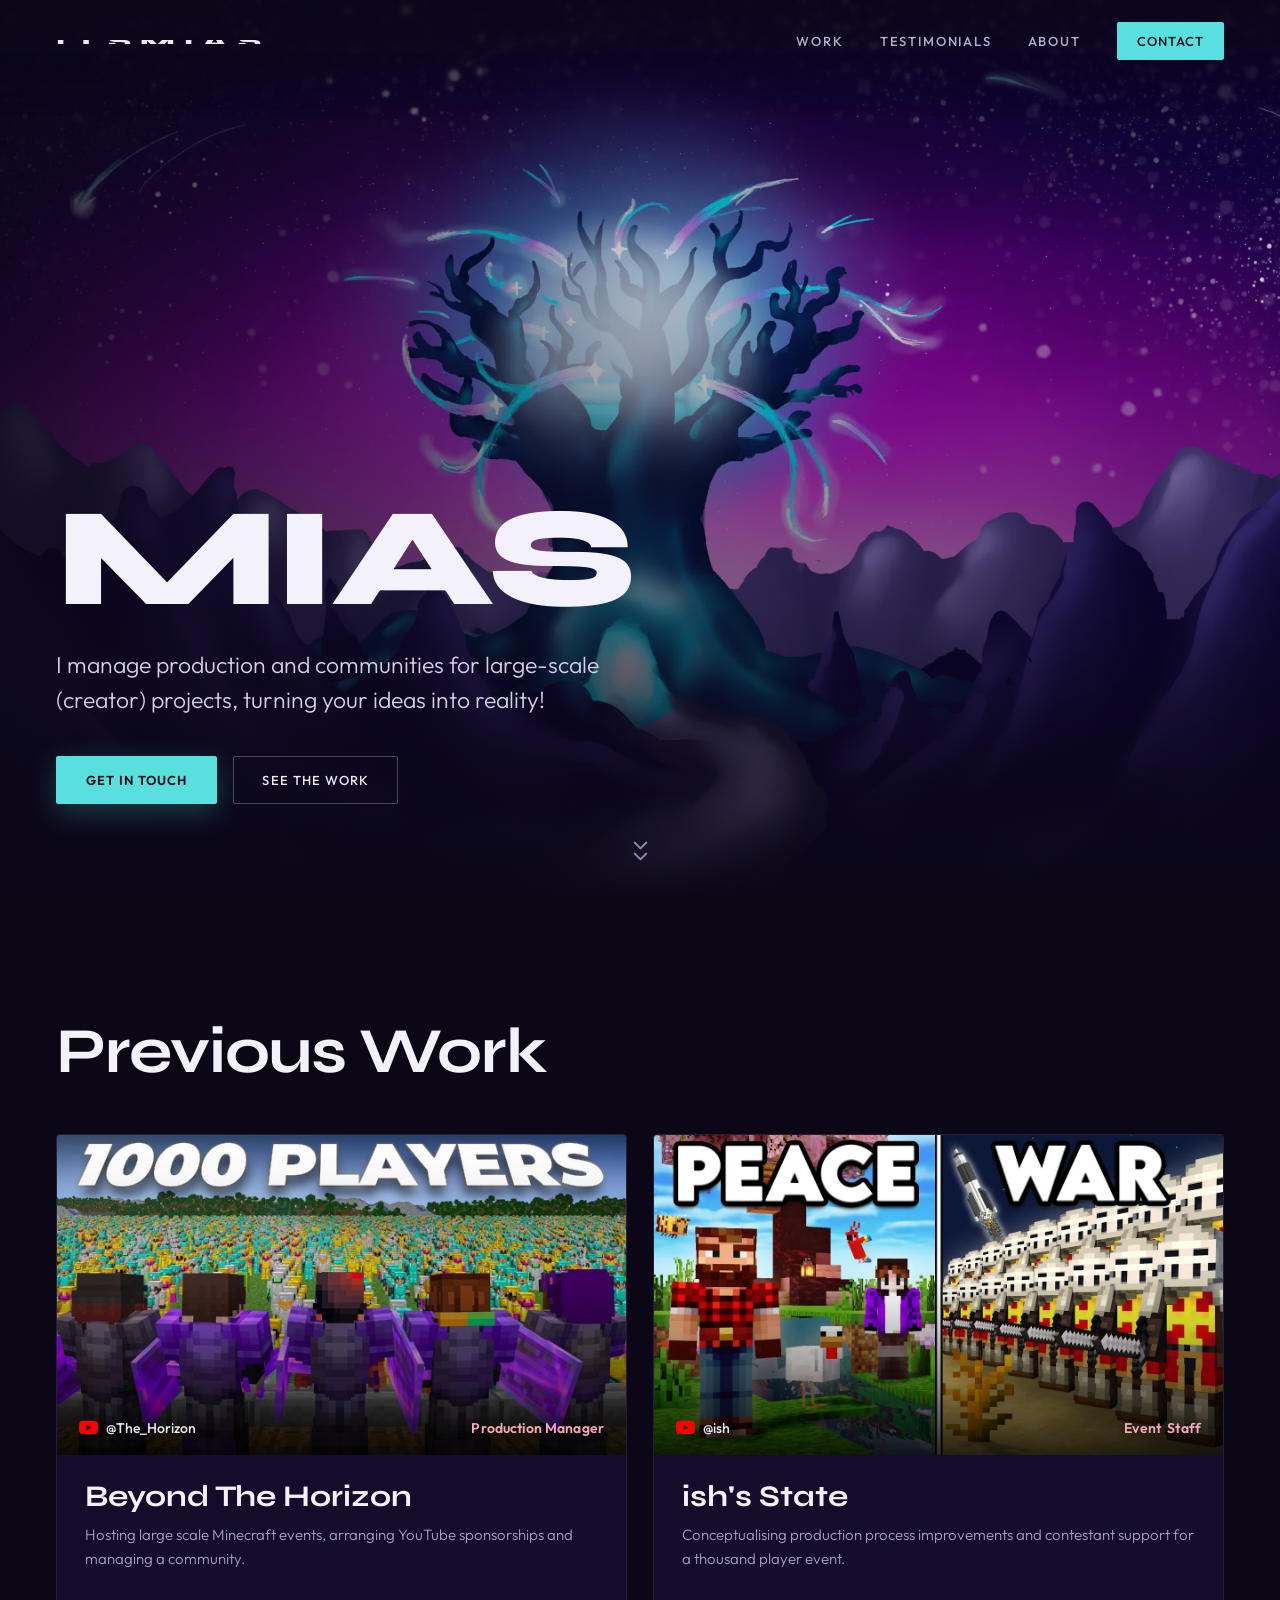
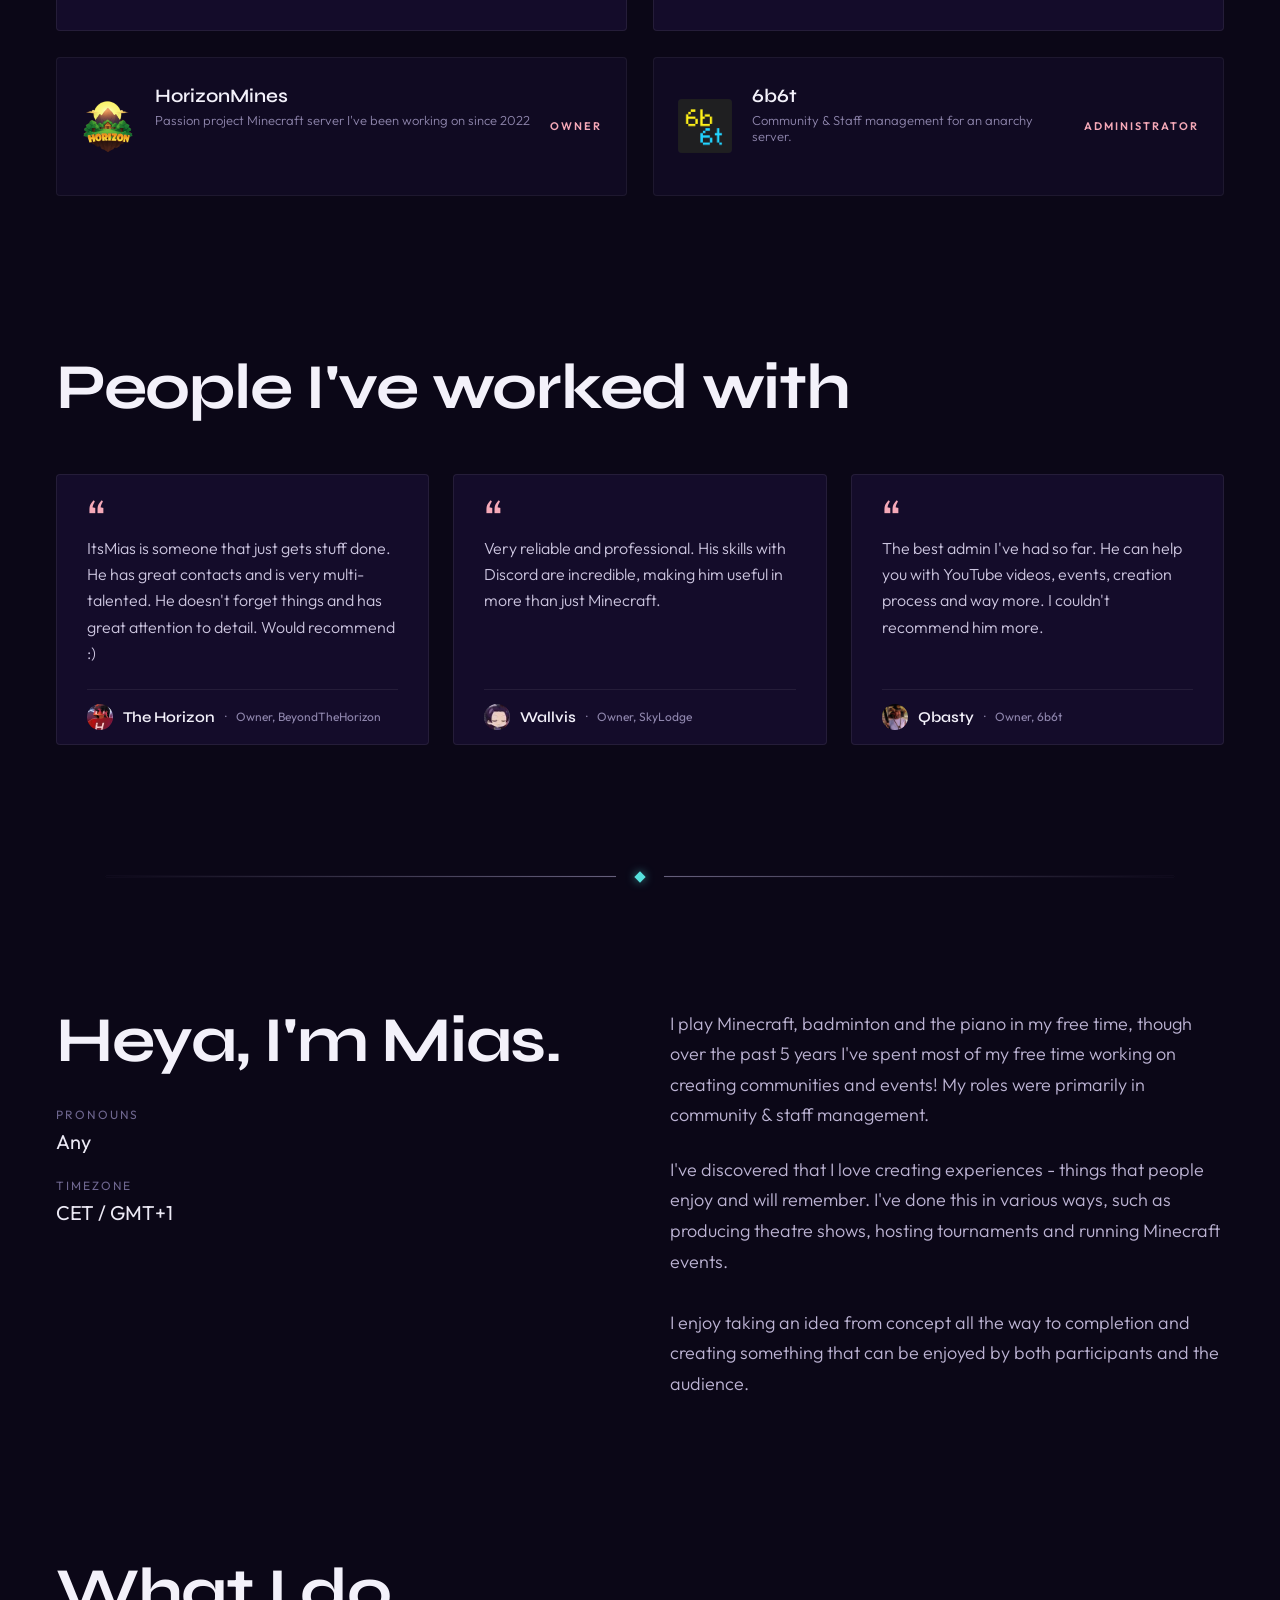
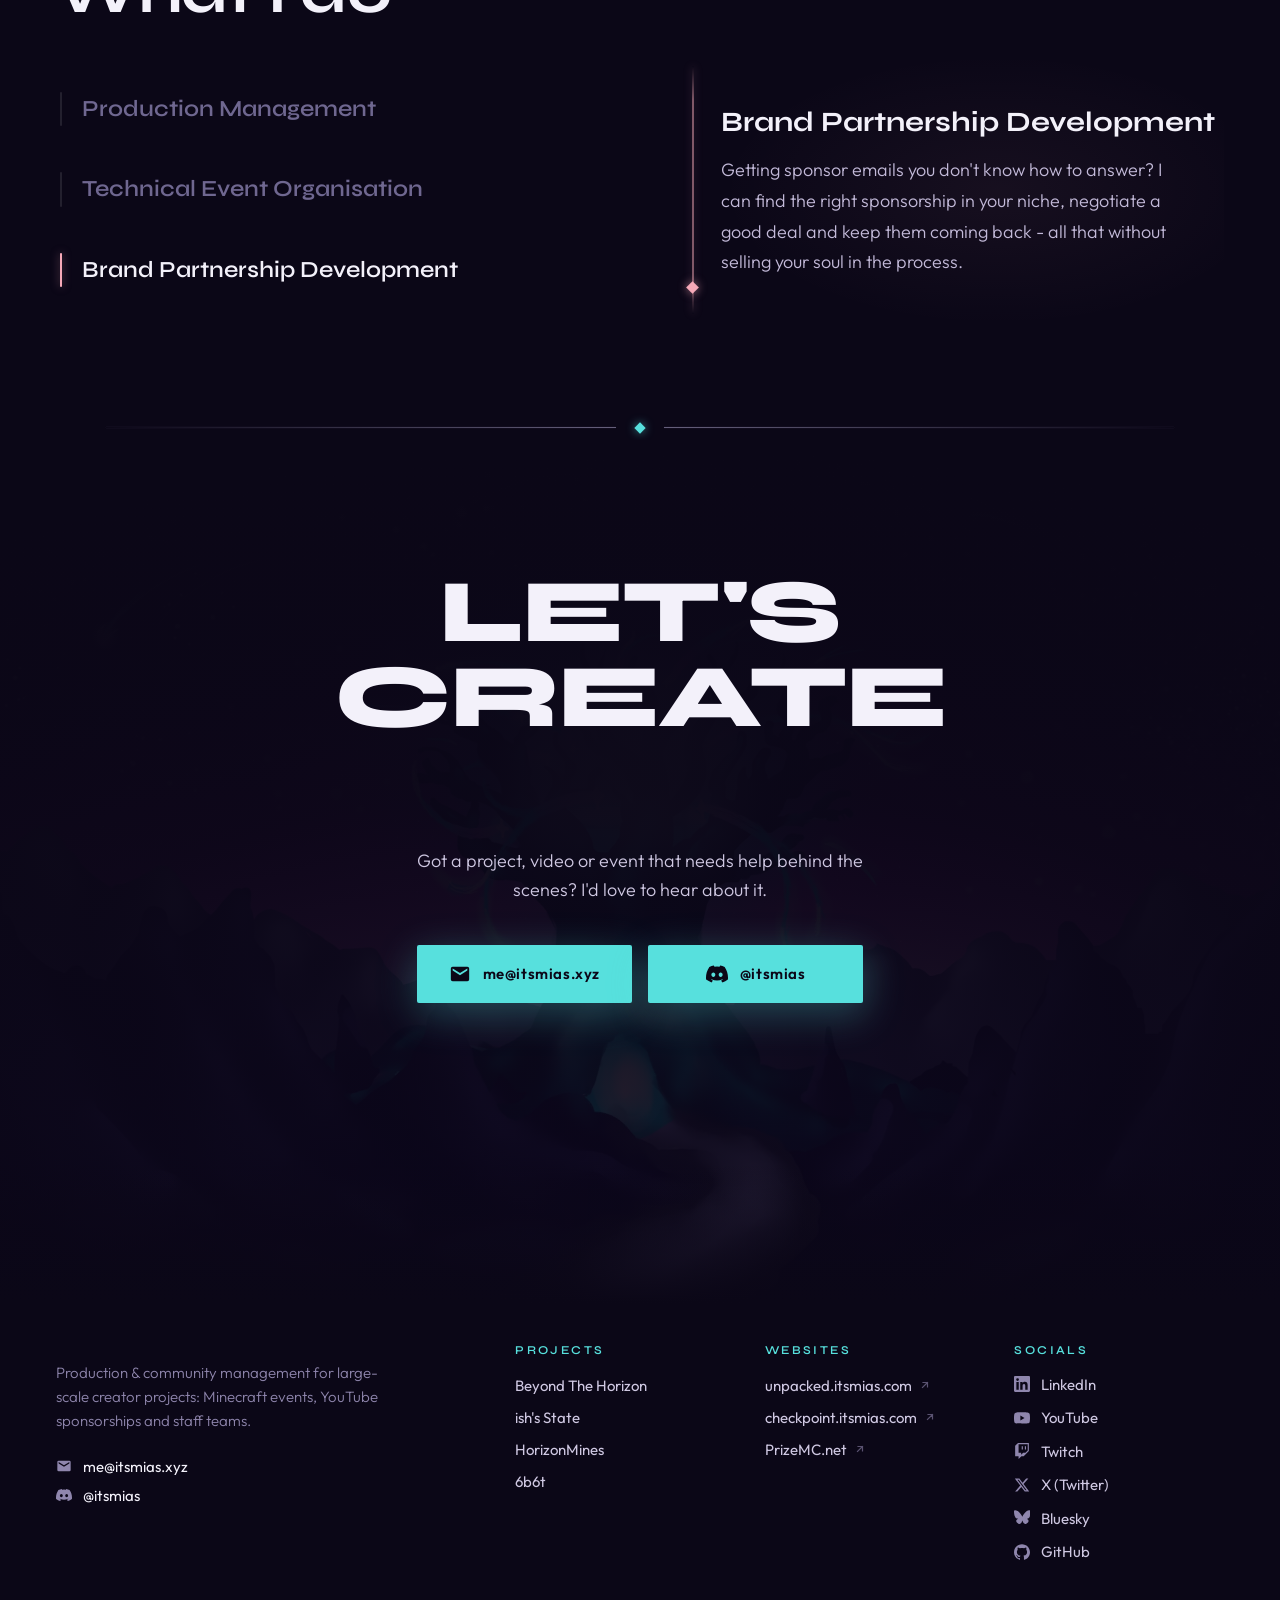
==== commit 62ca80a7: "Move to itsmias.com" ====
--- a/index.html
+++ b/index.html
@@ -5,17 +5,17 @@
 <meta name="viewport" content="width=device-width, initial-scale=1">
 <title>ItsMias - Production &amp; Community Manager for Minecraft Creators</title>
 <meta name="description" content="Mias (ItsMias) manages production and communities for large-scale creator projects: Minecraft events, YouTube sponsorships and staff teams for The Horizon, ish's State, 6b6t and HorizonMines.">
-<link rel="canonical" href="https://itsmias.xyz/">
+<link rel="canonical" href="https://itsmias.com/">
 <meta property="og:type" content="website">
 <meta property="og:site_name" content="ItsMias">
 <meta property="og:title" content="ItsMias - Production &amp; Community Manager for Minecraft Creators">
 <meta property="og:description" content="Mias (ItsMias) manages production and communities for large-scale creator projects: Minecraft events, YouTube sponsorships and staff teams for The Horizon, ish's State, 6b6t and HorizonMines.">
-<meta property="og:url" content="https://itsmias.xyz/">
-<meta property="og:image" content="https://itsmias.xyz/assets/banner.webp">
+<meta property="og:url" content="https://itsmias.com/">
+<meta property="og:image" content="https://itsmias.com/assets/banner.webp">
 <meta property="og:image:width" content="2560">
 <meta property="og:image:height" content="1463">
 <meta name="twitter:card" content="summary_large_image">
-<script type="application/ld+json">{"@context": "https://schema.org", "@type": "Person", "name": "Mias", "alternateName": "ItsMias", "url": "https://itsmias.xyz/", "email": "mailto:me@itsmias.xyz", "jobTitle": "Production & Community Manager", "sameAs": ["https://horizonmines.net", "https://prizemc.net"]}</script>
+<script type="application/ld+json">{"@context": "https://schema.org", "@type": "Person", "name": "Mias", "alternateName": "ItsMias", "url": "https://itsmias.com/", "email": "mailto:me@itsmias.xyz", "jobTitle": "Production & Community Manager", "sameAs": ["https://horizonmines.net", "https://prizemc.net"]}</script>
 <link rel="preconnect" href="https://fonts.googleapis.com">
 <link rel="preload" as="image" href="assets/banner.webp" fetchpriority="high">
 <link rel="icon" type="image/x-icon" href="assets/favicon.ico">
@@ -335,8 +335,8 @@
         <div>
           <h2 class="mias-footer-h">Websites</h2>
           <ul class="mias-footer-list">
-          <li><a href="https://unpacked.itsmias.xyz" target="_blank" rel="noopener">unpacked.itsmias.xyz<svg class="mias-ext" viewBox="0 0 24 24" fill="none" stroke="currentColor" stroke-width="2.4" stroke-linecap="square" aria-hidden="true"><path d="M7 17L17 7M8 7h9v9"></path></svg></a></li>
-          <li><a href="https://checkpoint.itsmias.xyz" target="_blank" rel="noopener">checkpoint.itsmias.xyz<svg class="mias-ext" viewBox="0 0 24 24" fill="none" stroke="currentColor" stroke-width="2.4" stroke-linecap="square" aria-hidden="true"><path d="M7 17L17 7M8 7h9v9"></path></svg></a></li>
+          <li><a href="https://unpacked.itsmias.com" target="_blank" rel="noopener">unpacked.itsmias.com<svg class="mias-ext" viewBox="0 0 24 24" fill="none" stroke="currentColor" stroke-width="2.4" stroke-linecap="square" aria-hidden="true"><path d="M7 17L17 7M8 7h9v9"></path></svg></a></li>
+          <li><a href="https://checkpoint.itsmias.com" target="_blank" rel="noopener">checkpoint.itsmias.com<svg class="mias-ext" viewBox="0 0 24 24" fill="none" stroke="currentColor" stroke-width="2.4" stroke-linecap="square" aria-hidden="true"><path d="M7 17L17 7M8 7h9v9"></path></svg></a></li>
           <li><a href="https://prizemc.net" target="_blank" rel="noopener">PrizeMC.net<svg class="mias-ext" viewBox="0 0 24 24" fill="none" stroke="currentColor" stroke-width="2.4" stroke-linecap="square" aria-hidden="true"><path d="M7 17L17 7M8 7h9v9"></path></svg></a></li>
           </ul>
         </div>
--- a/styles.css
+++ b/styles.css
@@ -100,11 +100,17 @@
    Per-instance knobs: --wm-hi construction colour, --wm-ls the mark's
    letter-spacing, --wm-line/--wm-dot line and pixel size, --wm-glow,
    --wm-over how far the T finale's stem overshoots (scaleY),
-   --wm-spread/--wm-smear how far the exit pushes letters apart and sideways.
+   --wm-spread/--wm-smear how far the exit pushes letters apart and sideways,
+   --wm-shift moves the spread's anchor off the centre.
    The settled glyph and the exit connectors use the mark's own colour. */
-.wm-build{ white-space:nowrap; --wm-over:2.4; --wm-hi:#57e0dd; --wm-ls:.42em; --wm-line:2px; --wm-dot:3px; --wm-glow:0 0 8px rgba(87,224,221,.6); --wm-spread:1; --wm-smear:1.2em; }
-/* phones: shorter exit smear so it never runs into the menu button */
-@media (max-width:760px){ #nav-wordmark{ --wm-smear:.3em; } }
+/* relative: the stray pixels and lines are placed against the mark itself */
+.wm-build{ position:relative; white-space:nowrap; --wm-over:2.4; --wm-hi:#57e0dd; --wm-ls:.42em; --wm-line:2px; --wm-dot:3px; --wm-glow:0 0 8px rgba(87,224,221,.6); --wm-spread:1; --wm-smear:1.2em; }
+/* the nav mark sits against the left edge, so its exit spreads rightwards
+   from the first letter (--wm-dmin, set by script.js, cancels the most
+   negative offset) instead of from the centre, and never runs off-screen */
+#nav-wordmark{ --wm-shift:var(--wm-dmin, 0); }
+/* phones: tighter spread and shorter smear so it never reaches the menu button */
+@media (max-width:760px){ #nav-wordmark{ --wm-smear:.1em; --wm-spread:.3; } }
 .wm-build .wm-ch{ position:relative; display:inline-block; }
 .wm-build .wm-g{ display:inline-block; clip-path:inset(0 100% 0 0); }
 .wm-build .wm-s, .wm-build .wm-ln, .wm-build .wm-px{ position:absolute; pointer-events:none; opacity:0; }
@@ -189,24 +195,24 @@
    smear accelerates (ease-in) into a hard cut — no dead frames at the end */
 @keyframes wmGlyphOut{
   0%      { clip-path:inset(0 0 0 0); transform:none; opacity:1; animation-timing-function:cubic-bezier(.2,.8,.3,1); }
-  18%     { clip-path:inset(30% 0 24% 0); transform:translateX(calc(var(--d) * var(--wm-spread) * .25em)); animation-timing-function:linear; }
-  50%     { clip-path:inset(42% 0 34% 0); transform:translateX(calc(var(--d) * var(--wm-spread) * .9em)) scaleX(1.15); animation-timing-function:cubic-bezier(.5,0,1,1); }
-  88%     { clip-path:inset(47% 0 40% 0); transform:translateX(calc(var(--d) * var(--wm-spread) * 1.1em + var(--wm-smear))) scaleX(2.4); opacity:1; }
-  89%,100%{ clip-path:inset(47% 0 40% 0); transform:translateX(calc(var(--d) * var(--wm-spread) * 1.1em + var(--wm-smear))) scaleX(2.4); opacity:0; }
+  18%     { clip-path:inset(30% 0 24% 0); transform:translateX(calc((var(--d) + var(--wm-shift, 0)) * var(--wm-spread) * .25em)); animation-timing-function:linear; }
+  50%     { clip-path:inset(42% 0 34% 0); transform:translateX(calc((var(--d) + var(--wm-shift, 0)) * var(--wm-spread) * .9em)) scaleX(1.15); animation-timing-function:cubic-bezier(.5,0,1,1); }
+  88%     { clip-path:inset(47% 0 40% 0); transform:translateX(calc((var(--d) + var(--wm-shift, 0)) * var(--wm-spread) * 1.1em + var(--wm-smear))) scaleX(2.4); opacity:1; }
+  89%,100%{ clip-path:inset(47% 0 40% 0); transform:translateX(calc((var(--d) + var(--wm-shift, 0)) * var(--wm-spread) * 1.1em + var(--wm-smear))) scaleX(2.4); opacity:0; }
 }
 @keyframes wmCyanOut{
-  0%,8%   { clip-path:inset(30% 0 24% 0); transform:translateX(calc(var(--d) * var(--wm-spread) * .25em - .2em)); opacity:0; animation-timing-function:cubic-bezier(.2,.8,.3,1); }
-  18%     { clip-path:inset(30% 0 24% 0); transform:translateX(calc(var(--d) * var(--wm-spread) * .25em - .2em)); opacity:1; animation-timing-function:linear; }
-  50%     { clip-path:inset(42% 0 34% 0); transform:translateX(calc(var(--d) * var(--wm-spread) * .9em - .3em)) scaleX(1.2); animation-timing-function:cubic-bezier(.5,0,1,1); }
-  88%     { clip-path:inset(47% 0 40% 0); transform:translateX(calc(var(--d) * var(--wm-spread) * 1.1em + var(--wm-smear) + .5em)) scaleX(2.8); opacity:1; }
-  89%,100%{ clip-path:inset(47% 0 40% 0); transform:translateX(calc(var(--d) * var(--wm-spread) * 1.1em + var(--wm-smear) + .5em)) scaleX(2.8); opacity:0; }
+  0%,8%   { clip-path:inset(30% 0 24% 0); transform:translateX(calc((var(--d) + var(--wm-shift, 0)) * var(--wm-spread) * .25em - .2em)); opacity:0; animation-timing-function:cubic-bezier(.2,.8,.3,1); }
+  18%     { clip-path:inset(30% 0 24% 0); transform:translateX(calc((var(--d) + var(--wm-shift, 0)) * var(--wm-spread) * .25em - .2em)); opacity:1; animation-timing-function:linear; }
+  50%     { clip-path:inset(42% 0 34% 0); transform:translateX(calc((var(--d) + var(--wm-shift, 0)) * var(--wm-spread) * .9em - .3em)) scaleX(1.2); animation-timing-function:cubic-bezier(.5,0,1,1); }
+  88%     { clip-path:inset(47% 0 40% 0); transform:translateX(calc((var(--d) + var(--wm-shift, 0)) * var(--wm-spread) * 1.1em + var(--wm-smear) + .5em)) scaleX(2.8); opacity:1; }
+  89%,100%{ clip-path:inset(47% 0 40% 0); transform:translateX(calc((var(--d) + var(--wm-shift, 0)) * var(--wm-spread) * 1.1em + var(--wm-smear) + .5em)) scaleX(2.8); opacity:0; }
 }
 @keyframes wmLineOut{
-  0%,12%  { transform:translateX(calc(var(--d) * var(--wm-spread) * .25em)); opacity:0; animation-timing-function:cubic-bezier(.2,.8,.3,1); }
-  20%     { transform:translateX(calc(var(--d) * var(--wm-spread) * .3em)); opacity:var(--cn); animation-timing-function:linear; }
-  50%     { transform:translateX(calc(var(--d) * var(--wm-spread) * .9em + .3em)) scaleX(2.2); animation-timing-function:cubic-bezier(.5,0,1,1); }
-  88%     { transform:translateX(calc(var(--d) * var(--wm-spread) * 1.1em + var(--wm-smear))) scaleX(3); opacity:var(--cn); }
-  89%,100%{ transform:translateX(calc(var(--d) * var(--wm-spread) * 1.1em + var(--wm-smear))) scaleX(3); opacity:0; }
+  0%,12%  { transform:translateX(calc((var(--d) + var(--wm-shift, 0)) * var(--wm-spread) * .25em)); opacity:0; animation-timing-function:cubic-bezier(.2,.8,.3,1); }
+  20%     { transform:translateX(calc((var(--d) + var(--wm-shift, 0)) * var(--wm-spread) * .3em)); opacity:var(--cn); animation-timing-function:linear; }
+  50%     { transform:translateX(calc((var(--d) + var(--wm-shift, 0)) * var(--wm-spread) * .9em + .3em)) scaleX(2.2); animation-timing-function:cubic-bezier(.5,0,1,1); }
+  88%     { transform:translateX(calc((var(--d) + var(--wm-shift, 0)) * var(--wm-spread) * 1.1em + var(--wm-smear))) scaleX(3); opacity:var(--cn); }
+  89%,100%{ transform:translateX(calc((var(--d) + var(--wm-shift, 0)) * var(--wm-spread) * 1.1em + var(--wm-smear))) scaleX(3); opacity:0; }
 }
 @keyframes wmPixel{
   0%  { opacity:1; }
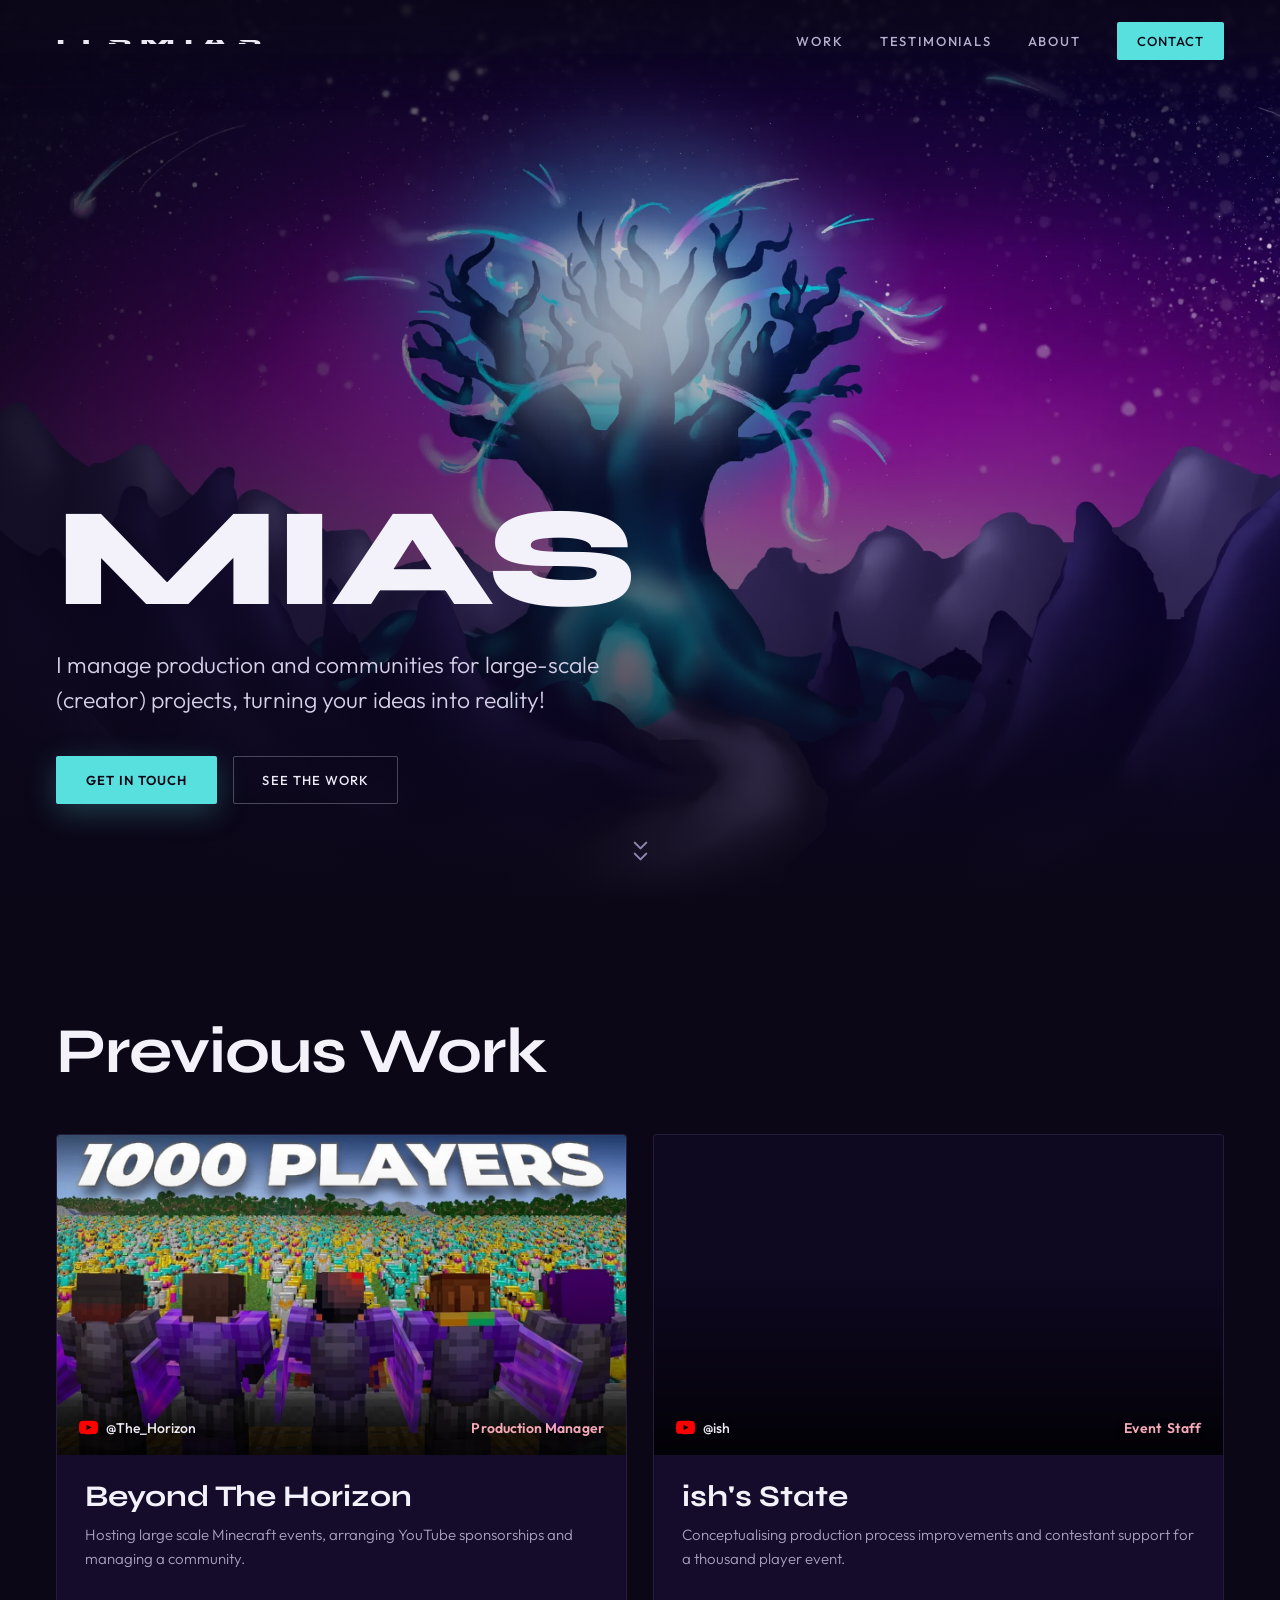
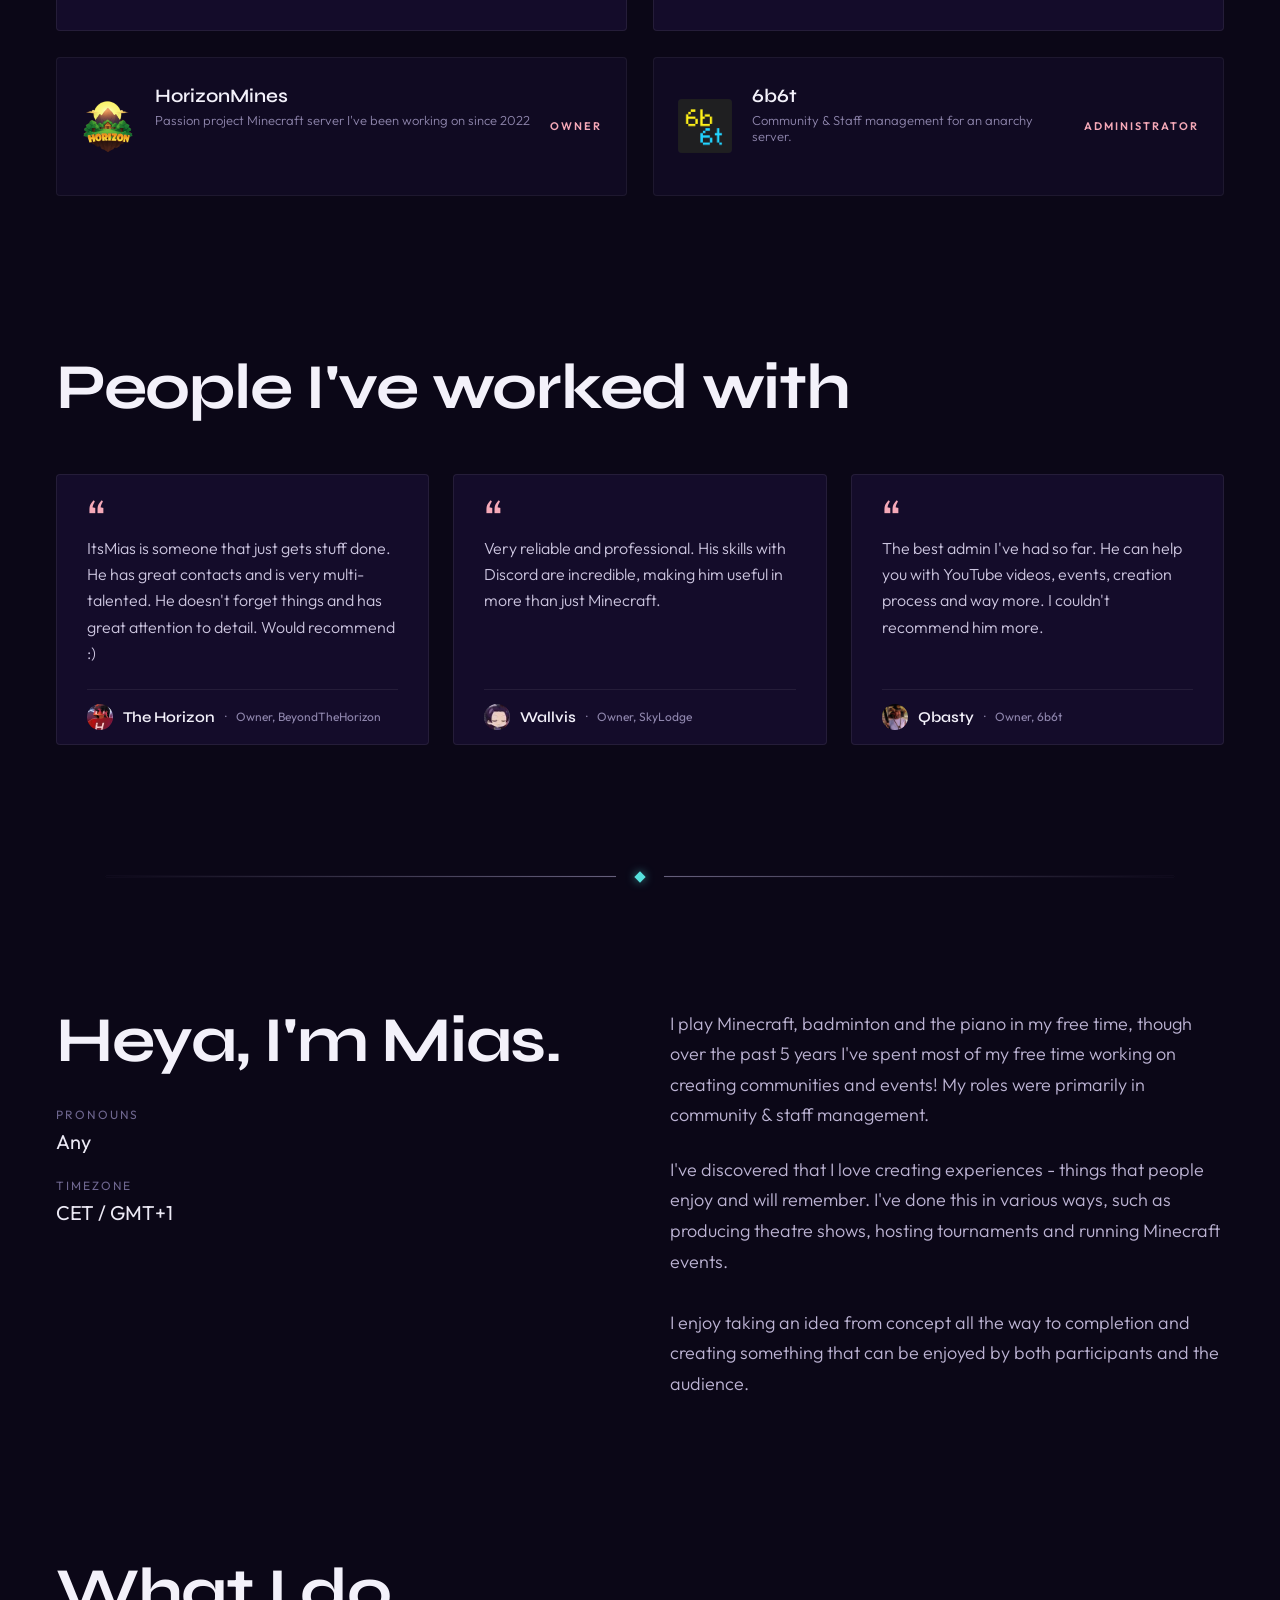
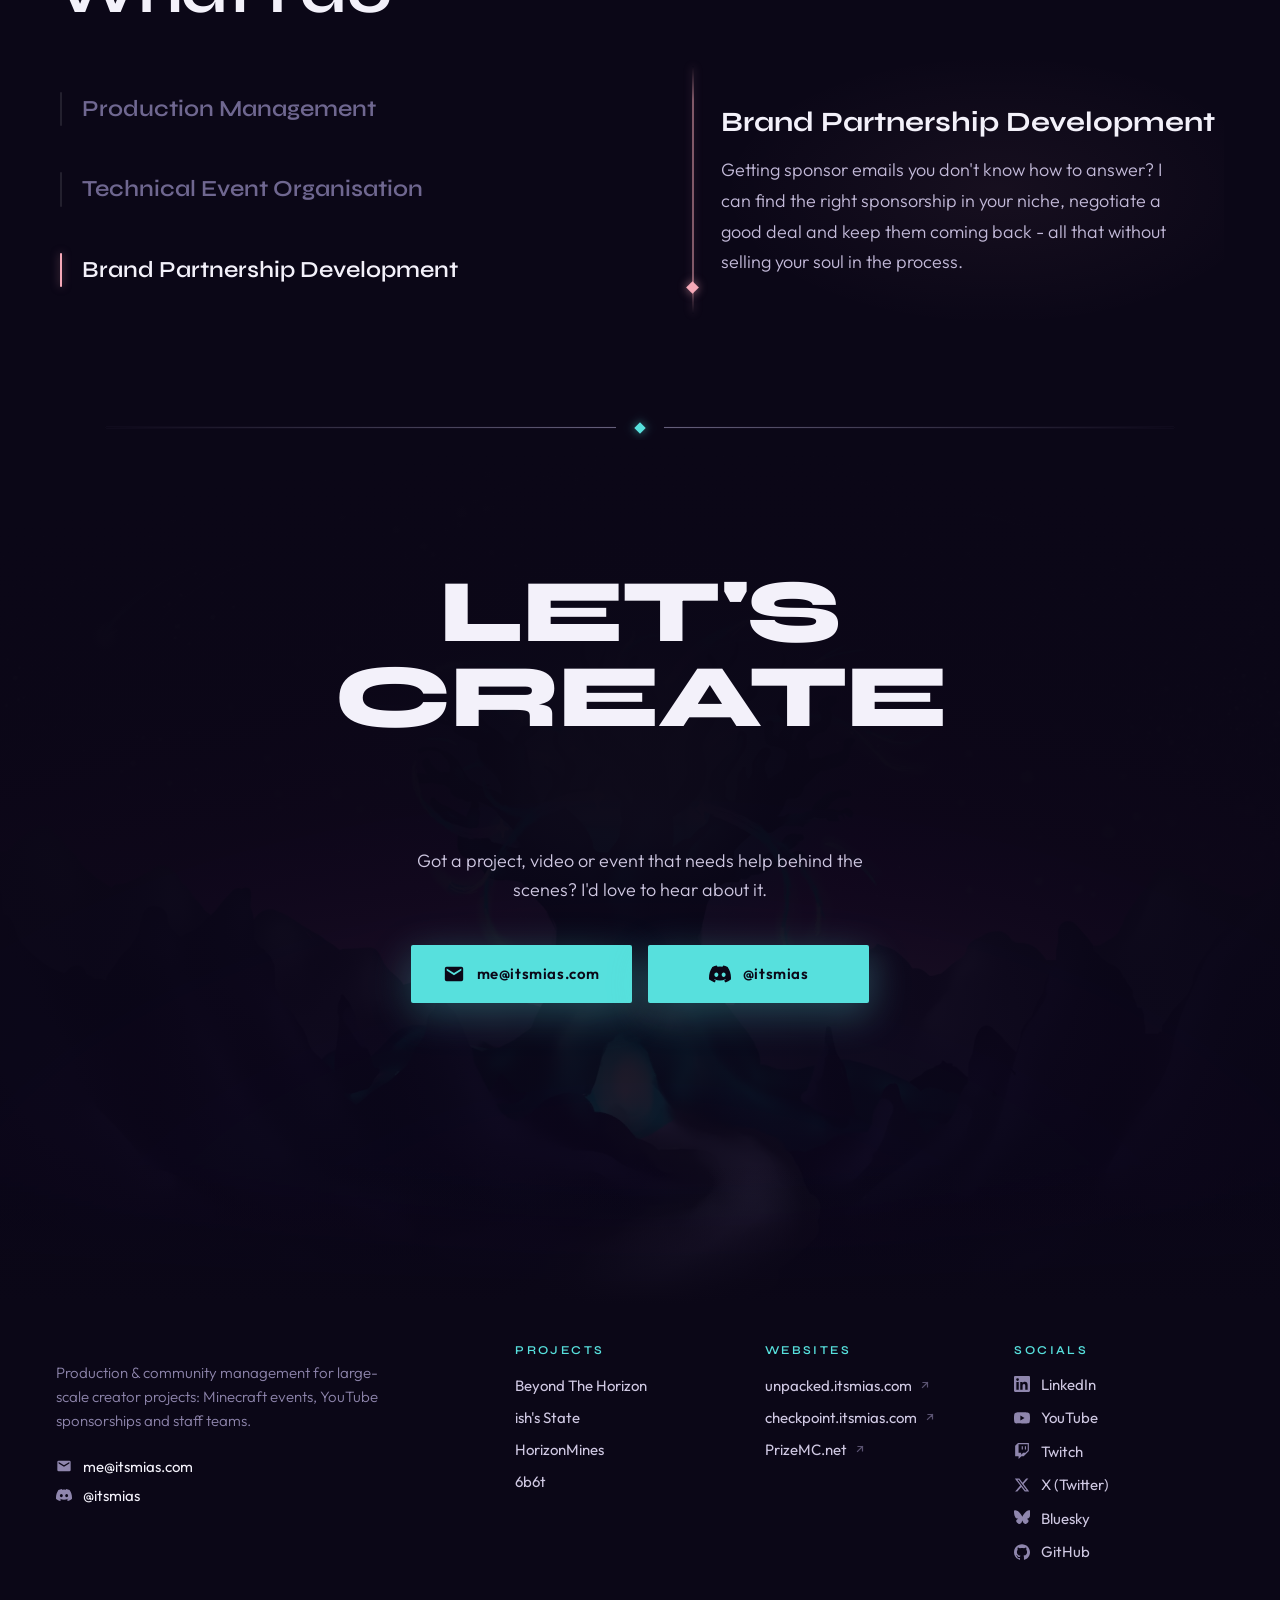
==== commit 27594ede: "Switch contact email to me@itsmias.com" ====
--- a/index.html
+++ b/index.html
@@ -15,7 +15,7 @@
 <meta property="og:image:width" content="2560">
 <meta property="og:image:height" content="1463">
 <meta name="twitter:card" content="summary_large_image">
-<script type="application/ld+json">{"@context": "https://schema.org", "@type": "Person", "name": "Mias", "alternateName": "ItsMias", "url": "https://itsmias.com/", "email": "mailto:me@itsmias.xyz", "jobTitle": "Production & Community Manager", "sameAs": ["https://horizonmines.net", "https://prizemc.net"]}</script>
+<script type="application/ld+json">{"@context": "https://schema.org", "@type": "Person", "name": "Mias", "alternateName": "ItsMias", "url": "https://itsmias.com/", "email": "mailto:me@itsmias.com", "jobTitle": "Production & Community Manager", "sameAs": ["https://horizonmines.net", "https://prizemc.net"]}</script>
 <link rel="preconnect" href="https://fonts.googleapis.com">
 <link rel="preload" as="image" href="assets/banner.webp" fetchpriority="high">
 <link rel="icon" type="image/x-icon" href="assets/favicon.ico">
@@ -306,7 +306,7 @@
       <h2 style="margin: 0 0 22px; align-self:stretch; width:100%; font-family: 'Syne',sans-serif; font-weight: 800; font-size: clamp(44px,7vw,92px); line-height: .95; letter-spacing: -.02em; color: #f3f1fa; text-transform: uppercase; text-align: center; text-wrap:balance;">LET'S<br>CREATE<br><span id="mias-rotator" style="display:flex; align-items:center; justify-content:center; width:100%; transition:transform .55s cubic-bezier(.22,1,.36,1), opacity .55s cubic-bezier(.22,1,.36,1); will-change:transform,opacity;"><span id="mias-rotator-inner" style="display:inline-block; white-space:nowrap;">AN EVENT</span></span></h2>
       <p style="margin: 0 0 40px; max-width: 480px; font-weight: 300; font-size: 18px; line-height: 1.6; color: #cfc8e2; text-align: center">Got a project, video or event that needs help behind the scenes? I'd love to hear about it.</p>
       <div class="mias-copy-row">
-        <button class="mias-btn mias-copy" data-copy="me@itsmias.xyz" aria-label="Copy email address me@itsmias.xyz"><svg width="22" height="22" viewBox="0 0 24 24" fill="currentColor" aria-hidden="true"><path d="M20 4H4a2 2 0 0 0-2 2v12a2 2 0 0 0 2 2h16a2 2 0 0 0 2-2V6a2 2 0 0 0-2-2zm0 4.24-8 5-8-5V6l8 5 8-5z"></path></svg><span class="mias-copy-label">me@itsmias.xyz</span></button>
+        <button class="mias-btn mias-copy" data-copy="me@itsmias.com" aria-label="Copy email address me@itsmias.com"><svg width="22" height="22" viewBox="0 0 24 24" fill="currentColor" aria-hidden="true"><path d="M20 4H4a2 2 0 0 0-2 2v12a2 2 0 0 0 2 2h16a2 2 0 0 0 2-2V6a2 2 0 0 0-2-2zm0 4.24-8 5-8-5V6l8 5 8-5z"></path></svg><span class="mias-copy-label">me@itsmias.com</span></button>
         <button class="mias-btn mias-copy" data-copy="itsmias" aria-label="Copy Discord username @itsmias"><svg width="22" height="22" viewBox="0 0 24 24" fill="currentColor" aria-hidden="true"><path d="M20.317 4.37a19.79 19.79 0 0 0-4.885-1.515.074.074 0 0 0-.079.037c-.21.375-.444.864-.608 1.25a18.27 18.27 0 0 0-5.487 0 12.64 12.64 0 0 0-.617-1.25.077.077 0 0 0-.079-.037A19.74 19.74 0 0 0 3.677 4.37a.07.07 0 0 0-.032.027C.533 9.046-.32 13.58.099 18.057a.082.082 0 0 0 .031.057 19.9 19.9 0 0 0 5.993 3.03.078.078 0 0 0 .084-.028 14.09 14.09 0 0 0 1.226-1.994.076.076 0 0 0-.041-.106 13.1 13.1 0 0 1-1.872-.892.077.077 0 0 1-.008-.128 10.2 10.2 0 0 0 .372-.292.074.074 0 0 1 .077-.01c3.928 1.793 8.18 1.793 12.062 0a.074.074 0 0 1 .078.01c.12.098.246.198.373.292a.077.077 0 0 1-.006.127 12.3 12.3 0 0 1-1.873.892.077.077 0 0 0-.041.107c.36.698.772 1.362 1.225 1.993a.076.076 0 0 0 .084.028 19.84 19.84 0 0 0 6.002-3.03.077.077 0 0 0 .032-.054c.5-5.177-.838-9.674-3.549-13.66a.061.061 0 0 0-.031-.03zM8.02 15.33c-1.183 0-2.157-1.085-2.157-2.419 0-1.333.956-2.419 2.157-2.419 1.21 0 2.176 1.096 2.157 2.42 0 1.333-.956 2.418-2.157 2.418zm7.975 0c-1.183 0-2.157-1.085-2.157-2.419 0-1.333.955-2.419 2.157-2.419 1.21 0 2.176 1.096 2.157 2.42 0 1.333-.946 2.418-2.157 2.418z"></path></svg><span class="mias-copy-label">@itsmias</span></button>
       </div>
     </div>
@@ -319,7 +319,7 @@
         <div class="mias-footer-brand">
           <p class="mias-footer-blurb">Production &amp; community management for large-scale creator projects: Minecraft events, YouTube sponsorships and staff teams.</p>
           <div class="mias-footer-contact">
-            <a href="mailto:me@itsmias.xyz"><svg viewBox="0 0 24 24" fill="currentColor" aria-hidden="true"><path d="M20 4H4a2 2 0 0 0-2 2v12a2 2 0 0 0 2 2h16a2 2 0 0 0 2-2V6a2 2 0 0 0-2-2zm0 4.24-8 5-8-5V6l8 5 8-5z"></path></svg>me@itsmias.xyz</a>
+            <a href="mailto:me@itsmias.com"><svg viewBox="0 0 24 24" fill="currentColor" aria-hidden="true"><path d="M20 4H4a2 2 0 0 0-2 2v12a2 2 0 0 0 2 2h16a2 2 0 0 0 2-2V6a2 2 0 0 0-2-2zm0 4.24-8 5-8-5V6l8 5 8-5z"></path></svg>me@itsmias.com</a>
             <a href="https://discord.com/users/615580983881760787" target="_blank" rel="noopener"><svg aria-hidden="true" viewBox="0 0 24 24" fill="currentColor"><path d="M20.317 4.37a19.79 19.79 0 0 0-4.885-1.515.074.074 0 0 0-.079.037c-.21.375-.444.864-.608 1.25a18.27 18.27 0 0 0-5.487 0 12.64 12.64 0 0 0-.617-1.25.077.077 0 0 0-.079-.037A19.74 19.74 0 0 0 3.677 4.37a.07.07 0 0 0-.032.027C.533 9.046-.32 13.58.099 18.057a.082.082 0 0 0 .031.057 19.9 19.9 0 0 0 5.993 3.03.078.078 0 0 0 .084-.028 14.09 14.09 0 0 0 1.226-1.994.076.076 0 0 0-.041-.106 13.1 13.1 0 0 1-1.872-.892.077.077 0 0 1-.008-.128 10.2 10.2 0 0 0 .372-.292.074.074 0 0 1 .077-.01c3.928 1.793 8.18 1.793 12.062 0a.074.074 0 0 1 .078.01c.12.098.246.198.373.292a.077.077 0 0 1-.006.127 12.3 12.3 0 0 1-1.873.892.077.077 0 0 0-.041.107c.36.698.772 1.362 1.225 1.993a.076.076 0 0 0 .084.028 19.84 19.84 0 0 0 6.002-3.03.077.077 0 0 0 .032-.054c.5-5.177-.838-9.674-3.549-13.66a.061.061 0 0 0-.031-.03zM8.02 15.33c-1.183 0-2.157-1.085-2.157-2.419 0-1.333.956-2.419 2.157-2.419 1.21 0 2.176 1.096 2.157 2.42 0 1.333-.956 2.418-2.157 2.418zm7.975 0c-1.183 0-2.157-1.085-2.157-2.419 0-1.333.955-2.419 2.157-2.419 1.21 0 2.176 1.096 2.157 2.42 0 1.333-.946 2.418-2.157 2.418z"></path></svg>@itsmias</a>
           </div>
         </div>
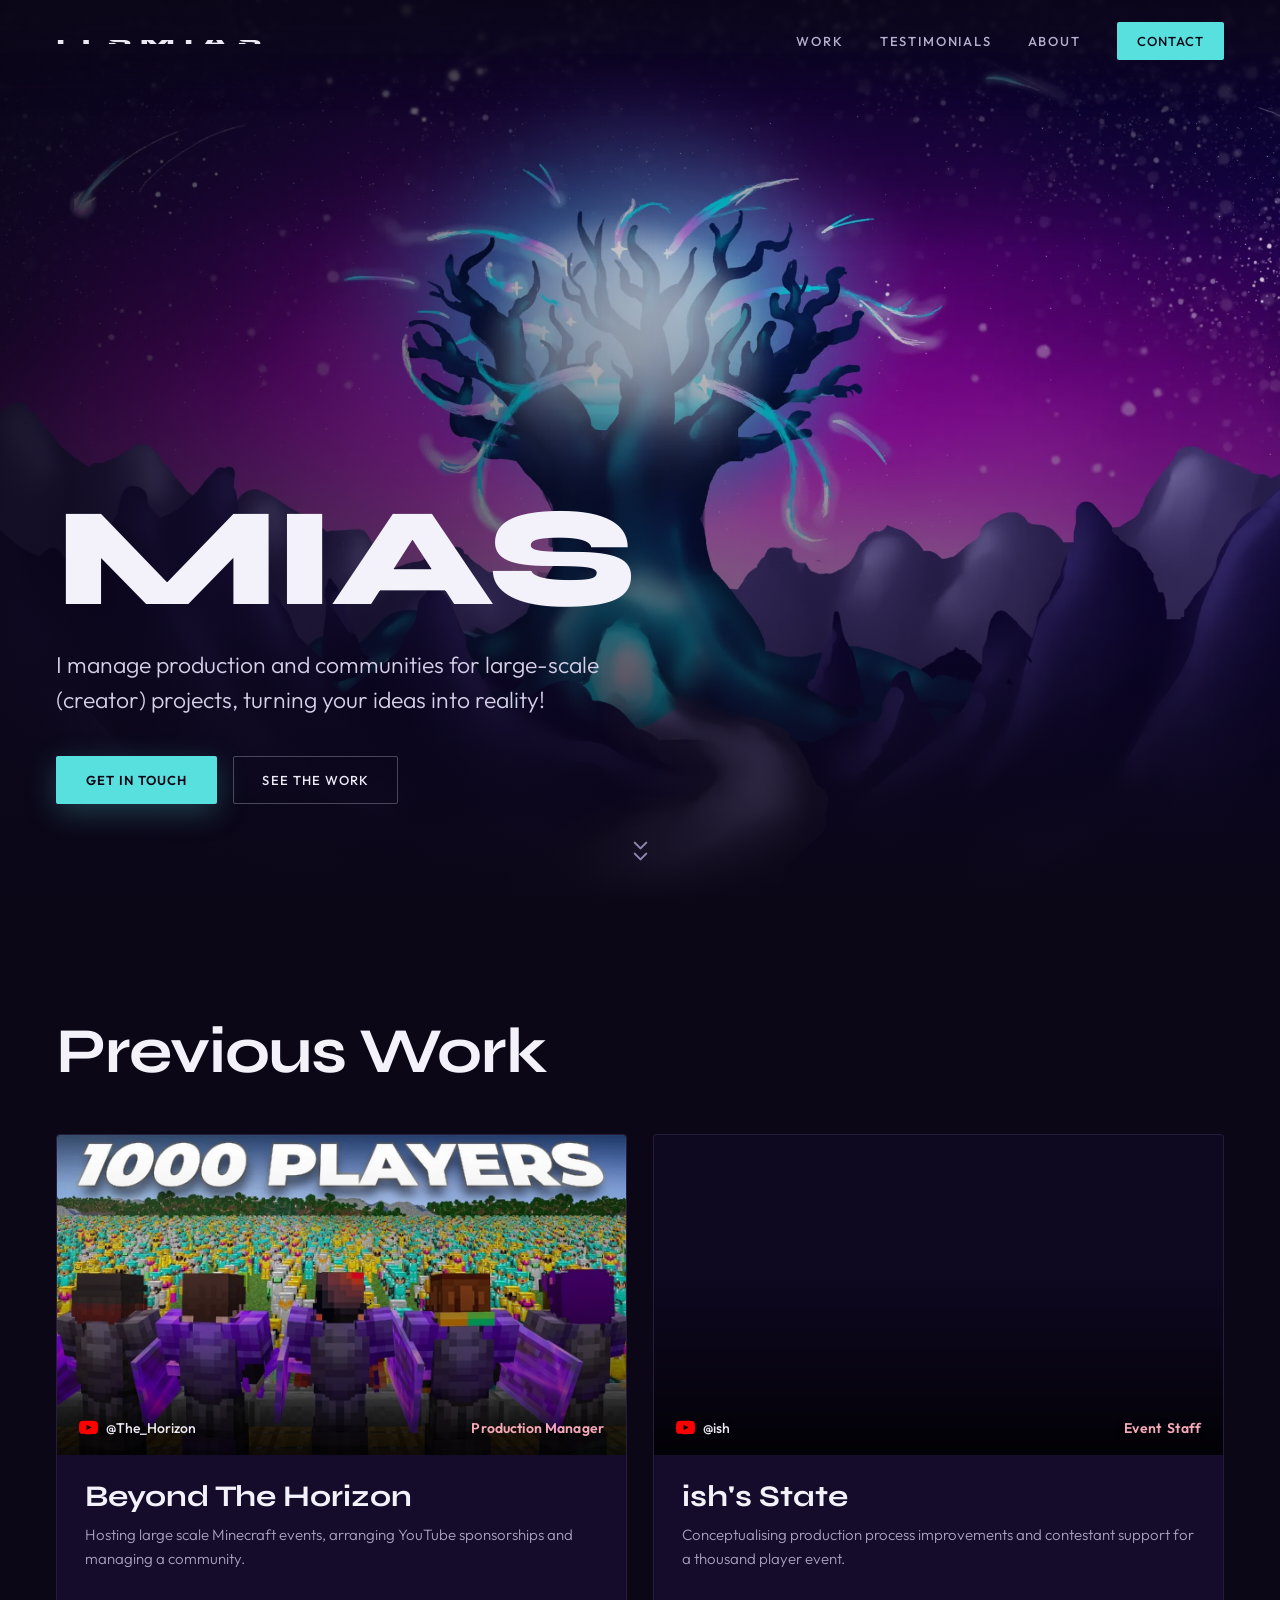
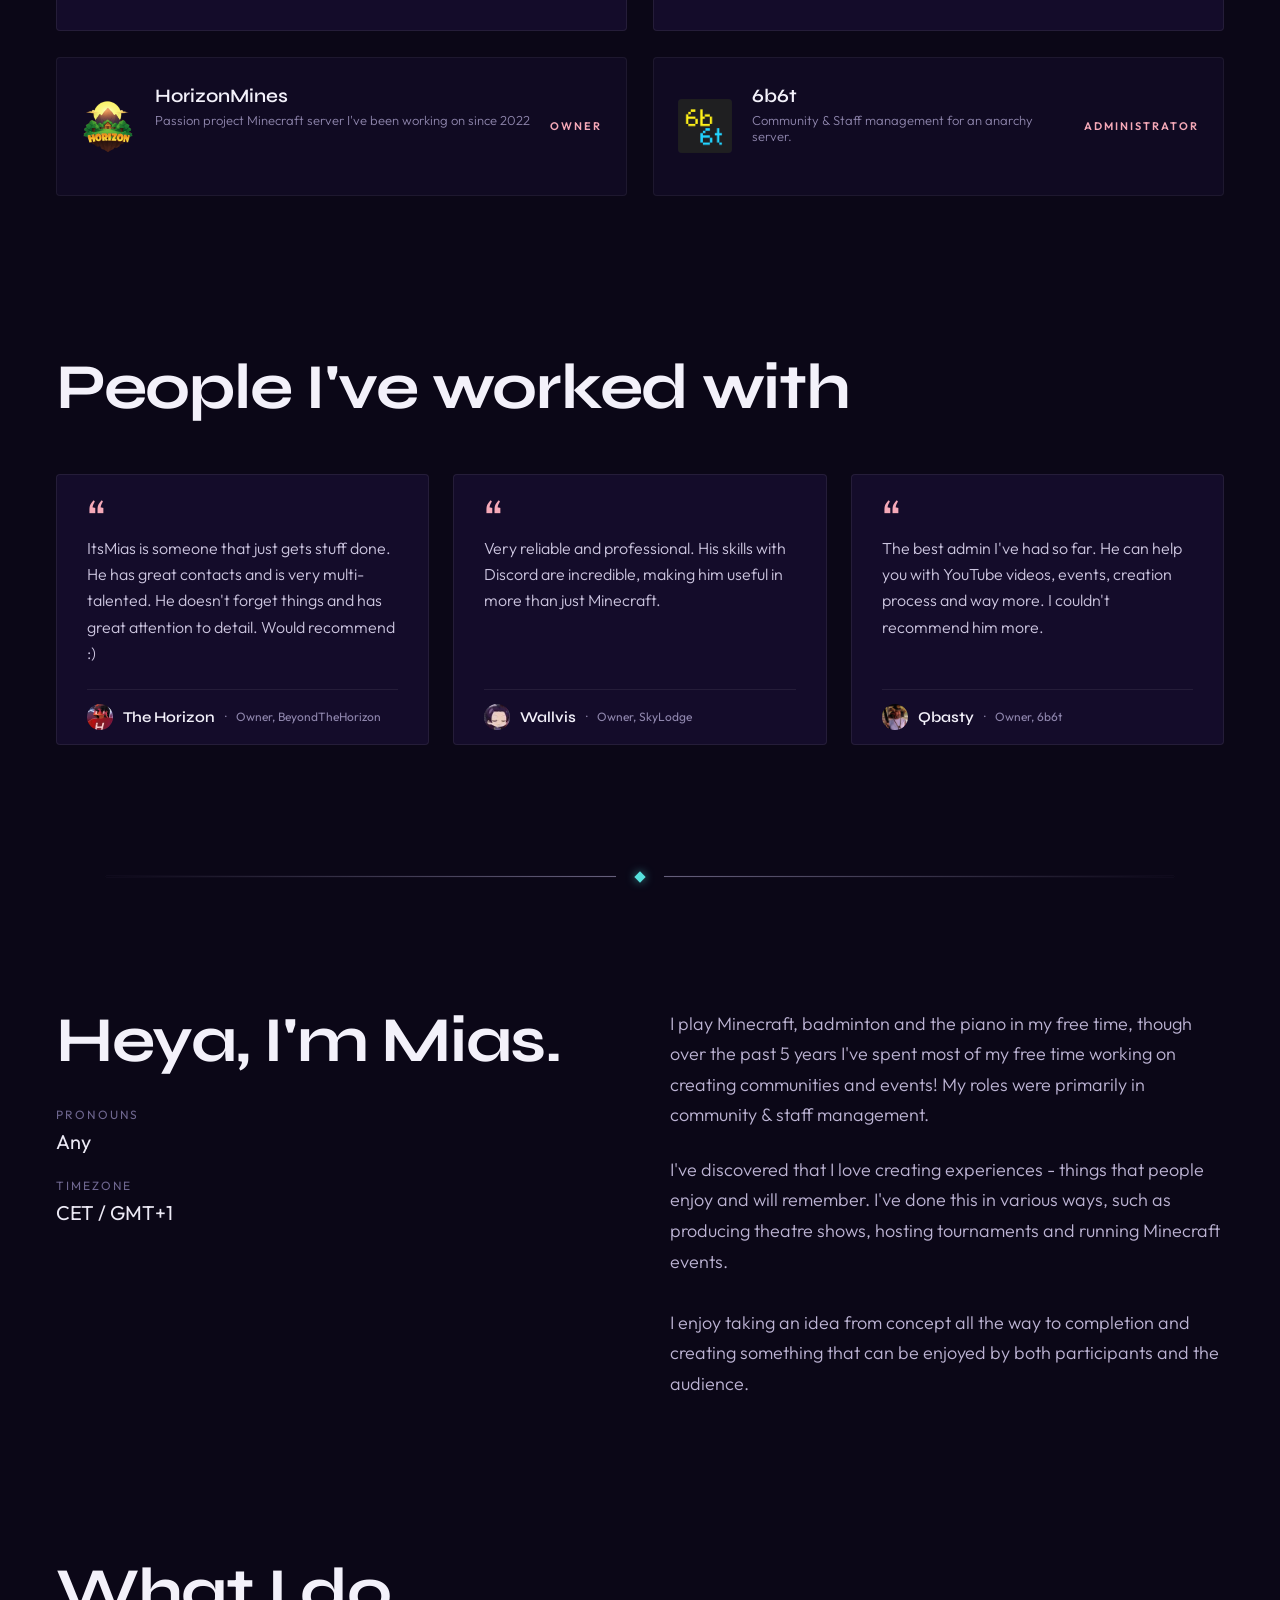
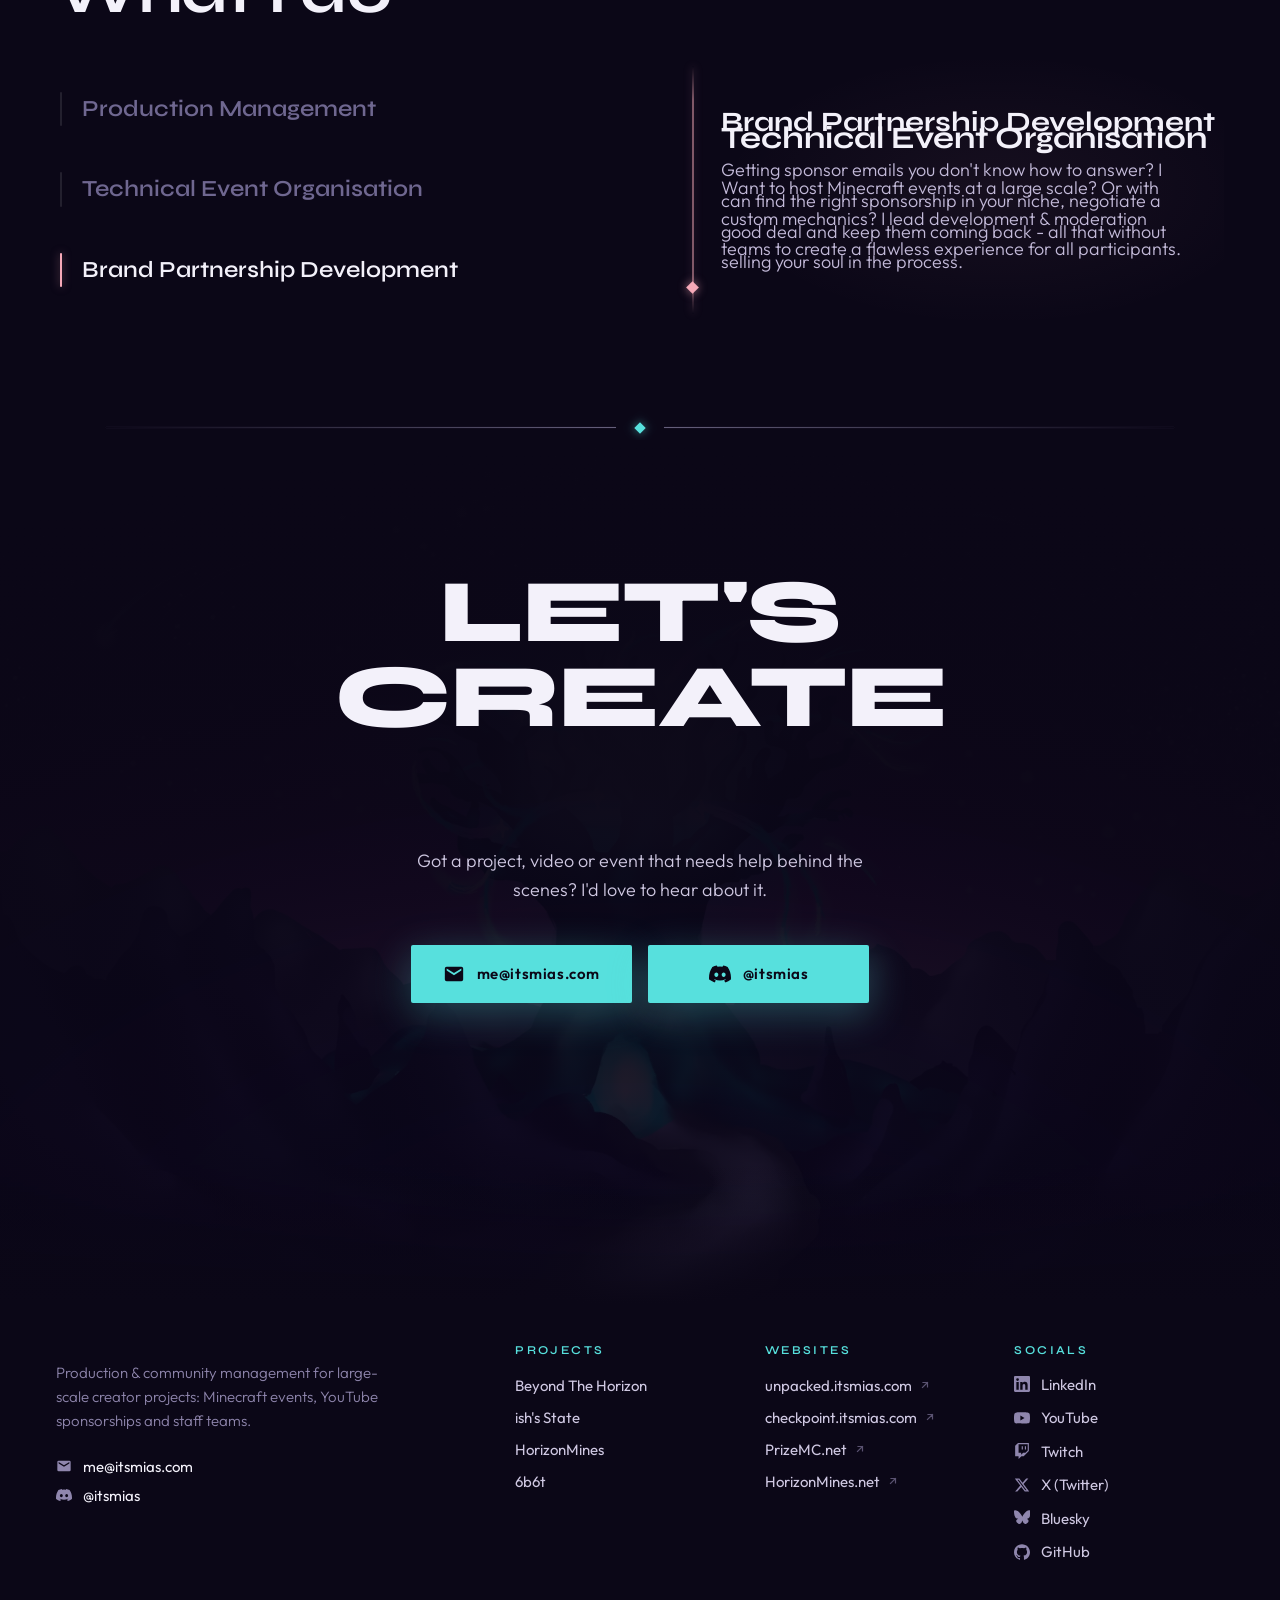
==== commit 80fbd1ba: "Add HorizonMines.net to footer websites" ====
--- a/index.html
+++ b/index.html
@@ -338,6 +338,7 @@
           <li><a href="https://unpacked.itsmias.com" target="_blank" rel="noopener">unpacked.itsmias.com<svg class="mias-ext" viewBox="0 0 24 24" fill="none" stroke="currentColor" stroke-width="2.4" stroke-linecap="square" aria-hidden="true"><path d="M7 17L17 7M8 7h9v9"></path></svg></a></li>
           <li><a href="https://checkpoint.itsmias.com" target="_blank" rel="noopener">checkpoint.itsmias.com<svg class="mias-ext" viewBox="0 0 24 24" fill="none" stroke="currentColor" stroke-width="2.4" stroke-linecap="square" aria-hidden="true"><path d="M7 17L17 7M8 7h9v9"></path></svg></a></li>
           <li><a href="https://prizemc.net" target="_blank" rel="noopener">PrizeMC.net<svg class="mias-ext" viewBox="0 0 24 24" fill="none" stroke="currentColor" stroke-width="2.4" stroke-linecap="square" aria-hidden="true"><path d="M7 17L17 7M8 7h9v9"></path></svg></a></li>
+          <li><a href="https://horizonmines.net" target="_blank" rel="noopener">HorizonMines.net<svg class="mias-ext" viewBox="0 0 24 24" fill="none" stroke="currentColor" stroke-width="2.4" stroke-linecap="square" aria-hidden="true"><path d="M7 17L17 7M8 7h9v9"></path></svg></a></li>
           </ul>
         </div>
         <div>
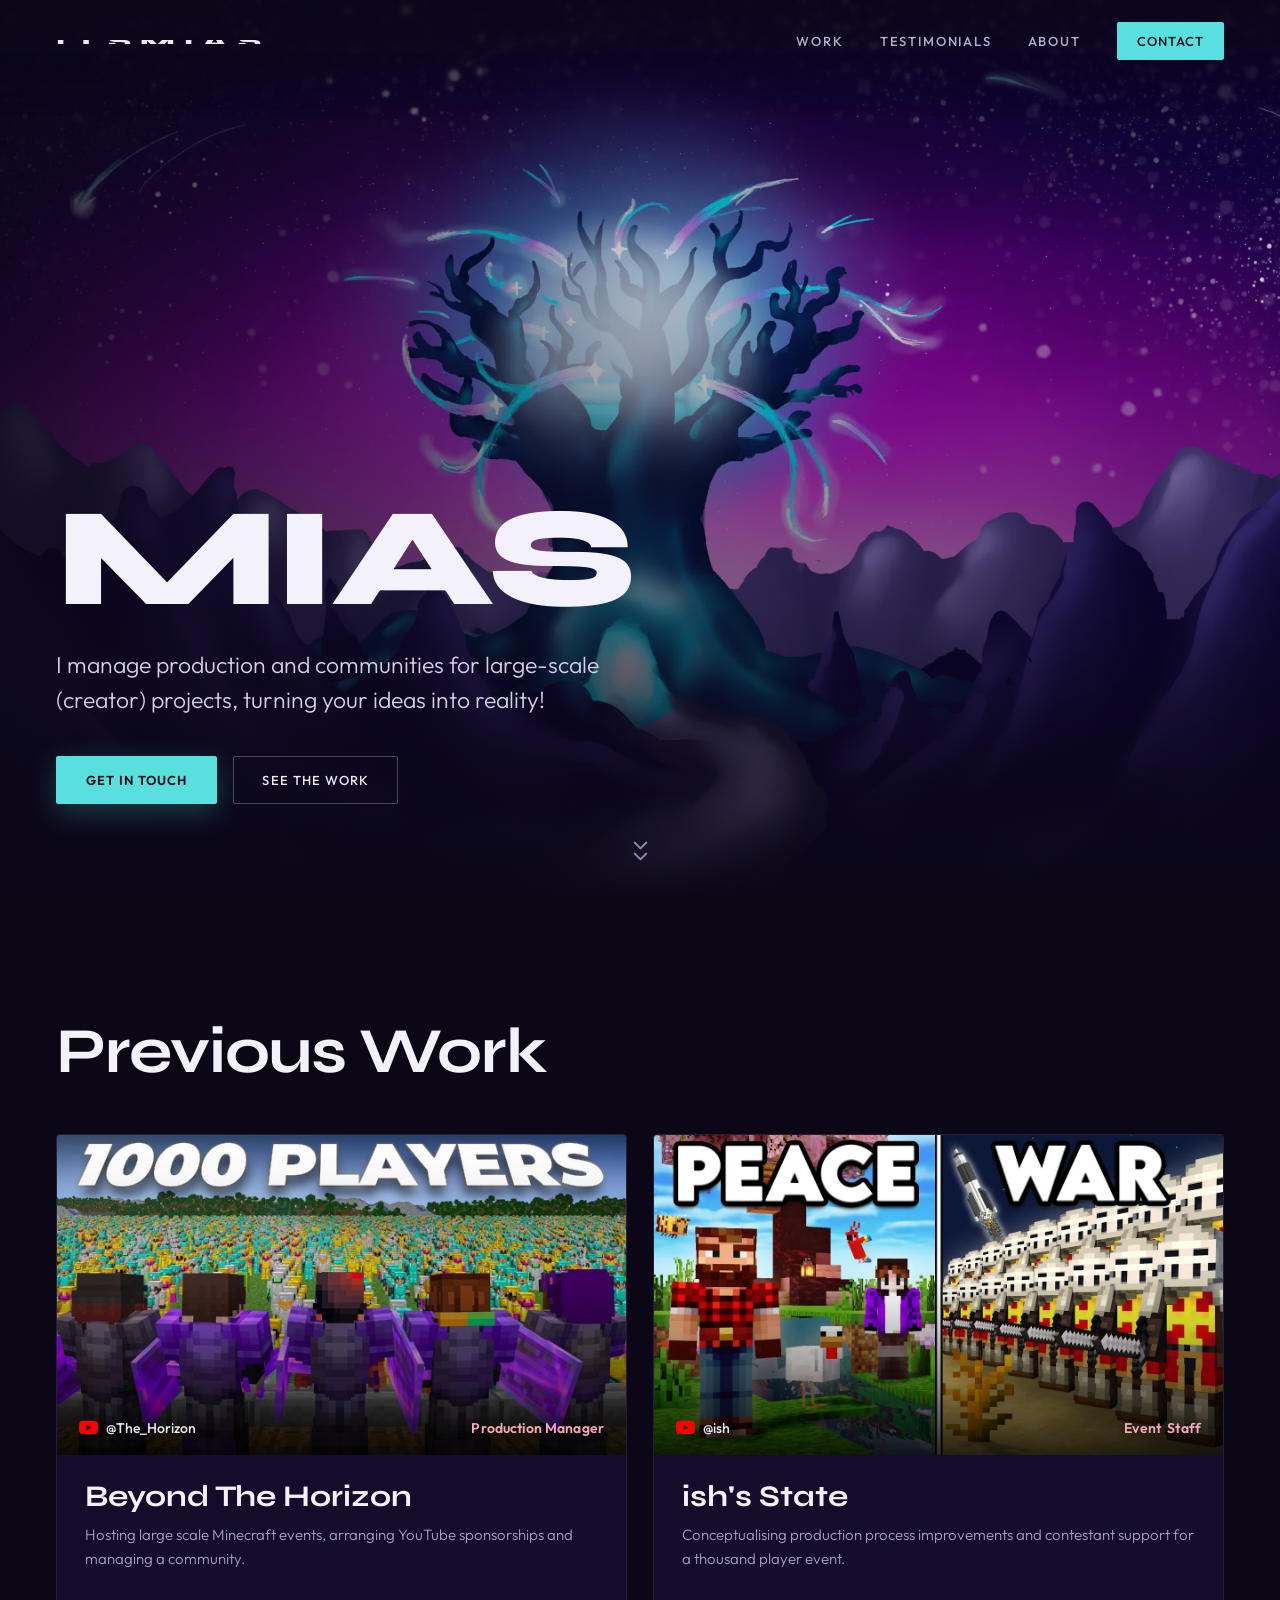
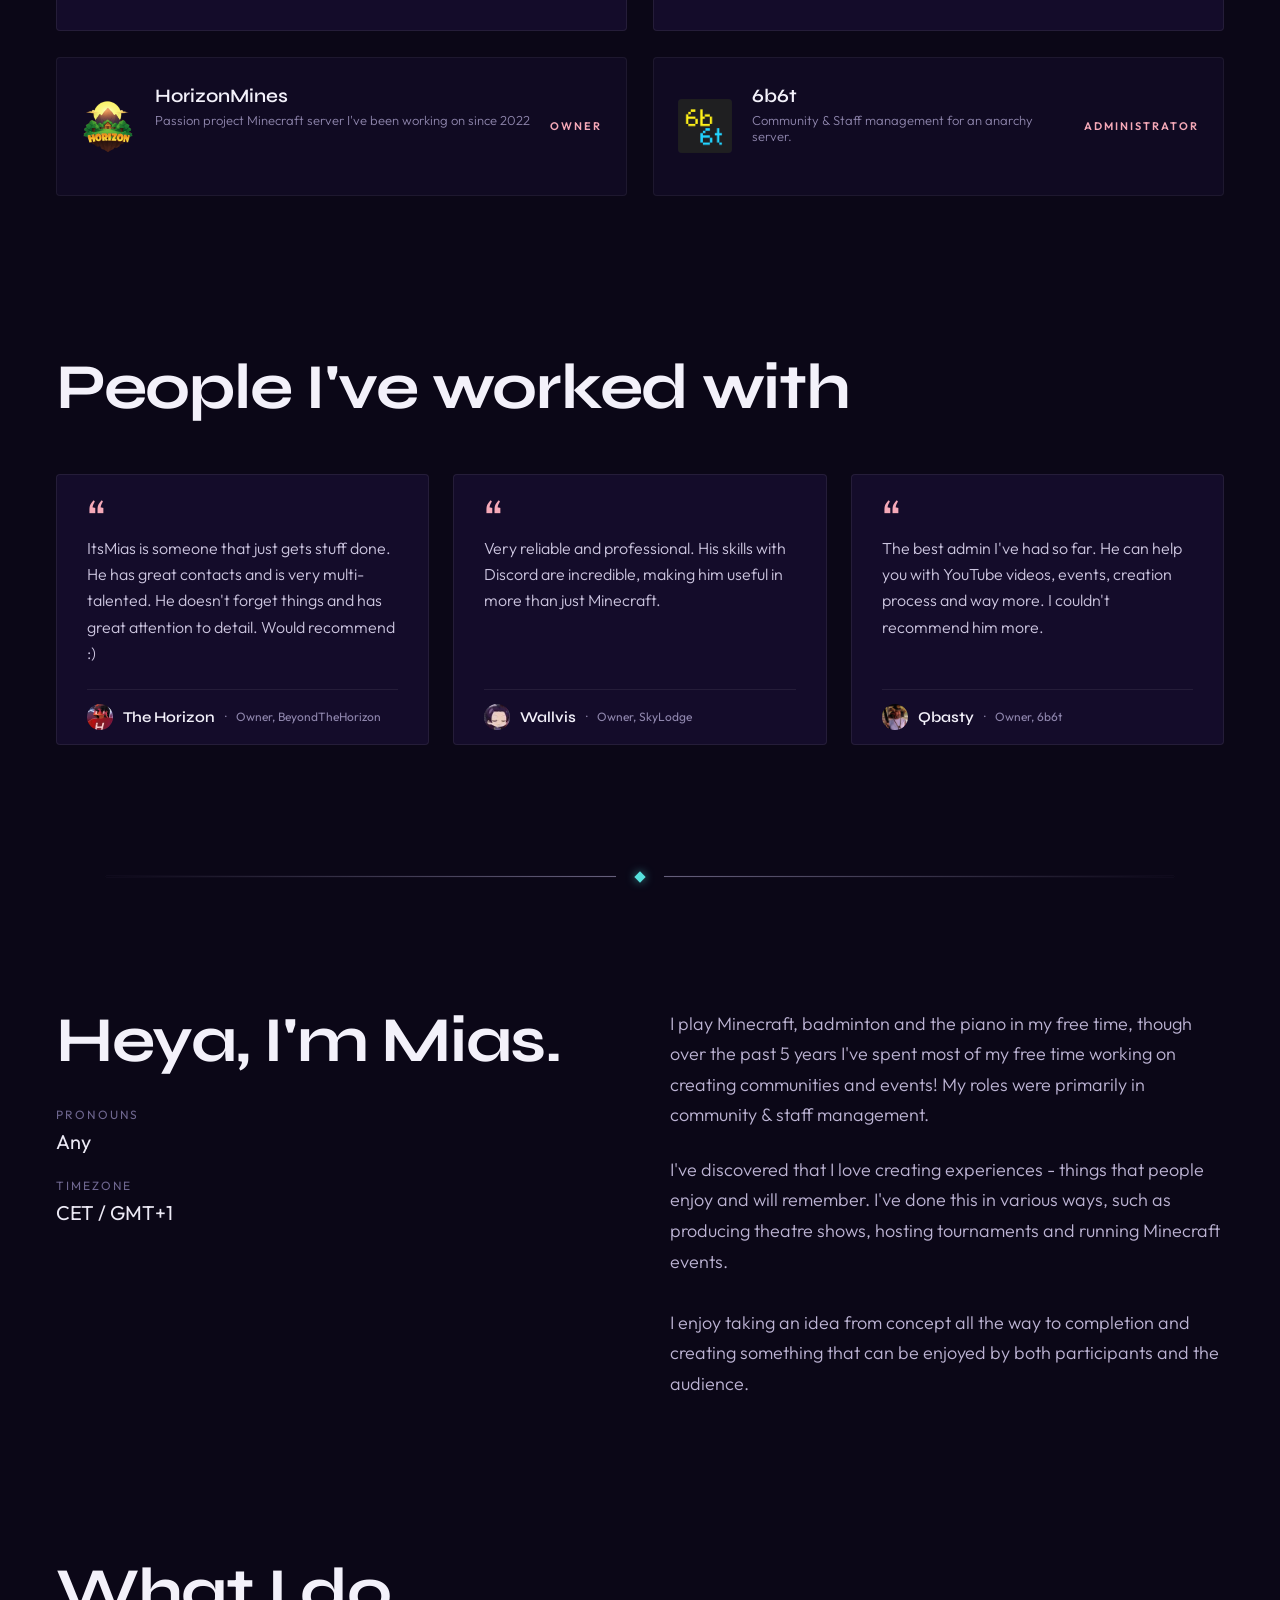
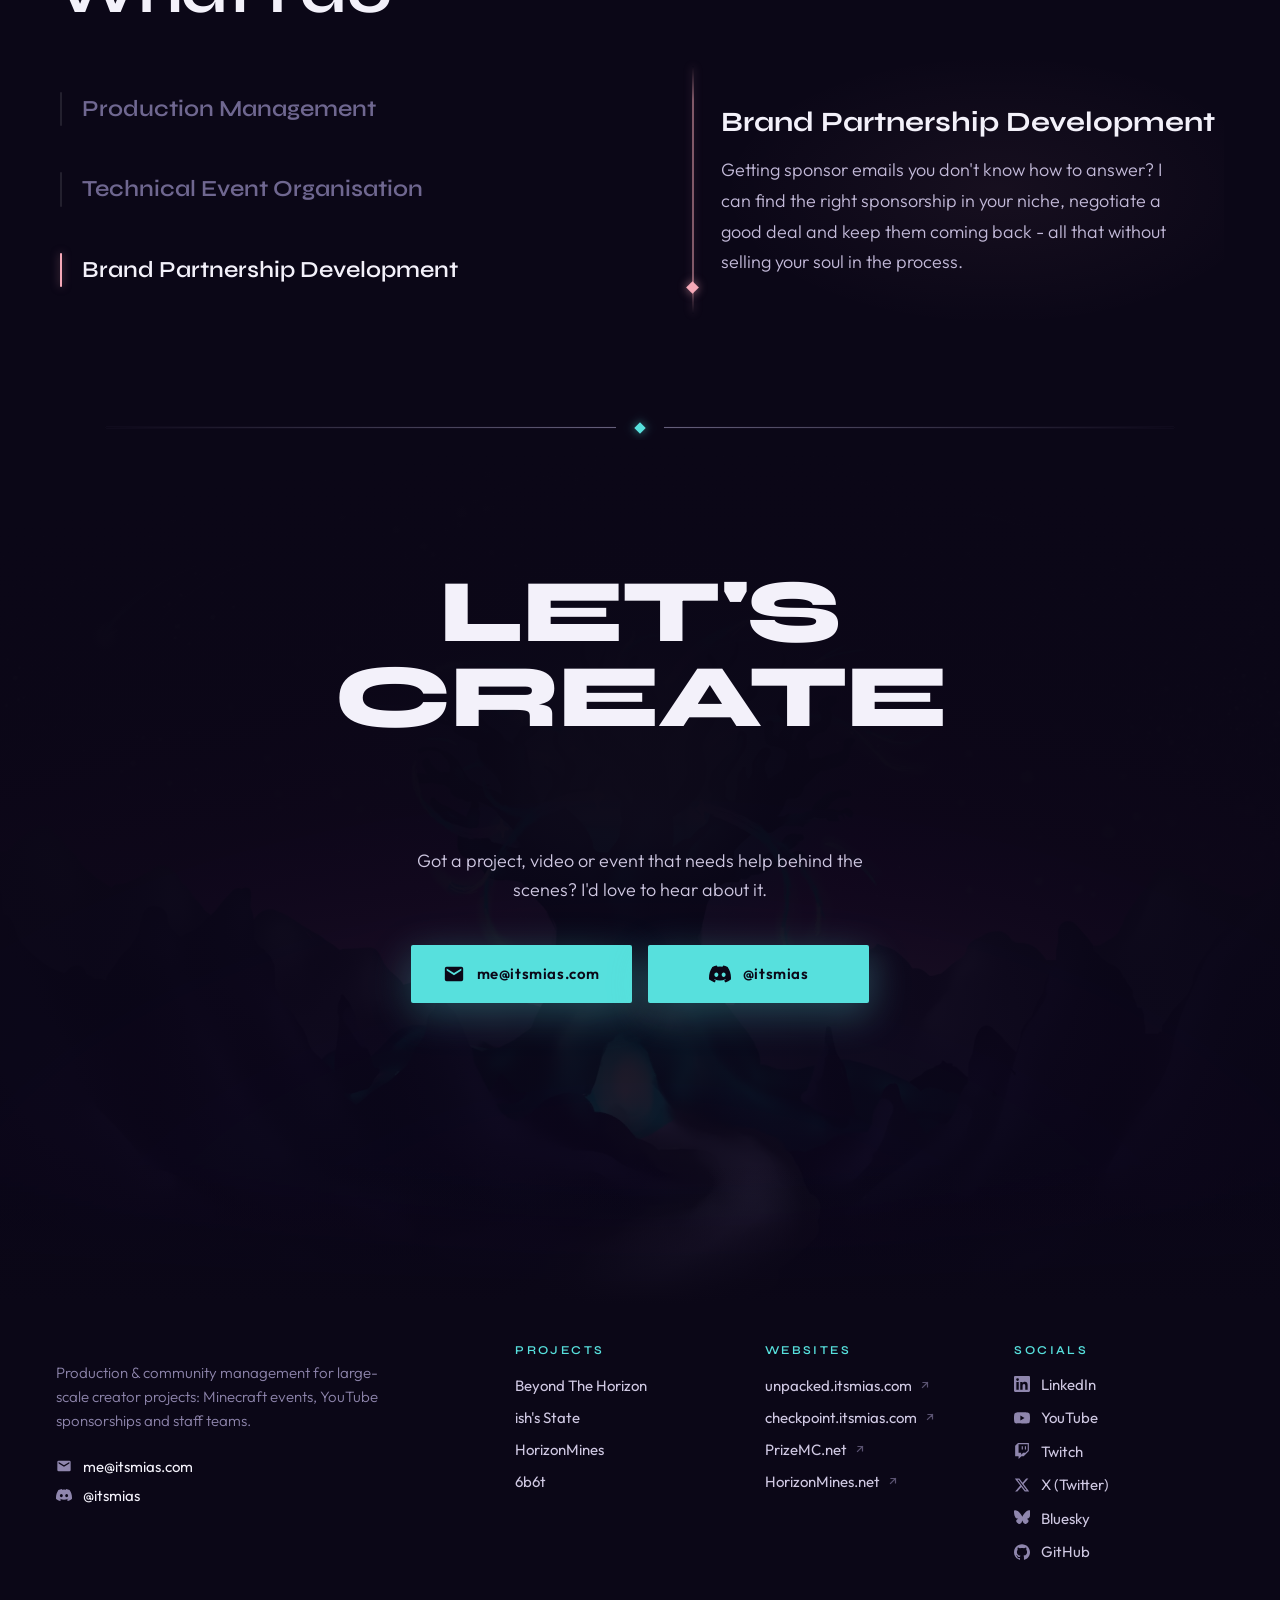
==== commit 76749fee: "Underline footer project links and add hover feedback to Get in touch" ====
--- a/index.html
+++ b/index.html
@@ -62,7 +62,7 @@
       <h1 style="margin:0; font-family:'Syne GFix','Syne',sans-serif; font-weight:800; font-size:clamp(72px,11vw,150px); line-height:.88; letter-spacing:-.02em; color:#f3f1fa; text-transform:uppercase;">Mias</h1>
       <p style="margin:26px 0 38px; font-weight:300; font-size:clamp(18px,2vw,23px); line-height:1.55; color:#d6cfe8; max-width:560px;">I manage production and communities for large-scale (creator) projects, turning your ideas into reality!</p>
       <div style="display:flex; gap:16px; align-items:center; flex-wrap:wrap;">
-        <a href="#contact" class="mias-btn" style="font-weight:600; font-size:13px; letter-spacing:.08em; text-transform:uppercase; color:#0b0717; background:#57e0dd; padding:16px 30px; border-radius:2px; text-decoration:none; box-shadow:0 8px 30px rgba(87,224,221,.25);">Get in touch</a>
+        <a href="#contact" class="mias-btn mias-btn-primary" style="font-weight:600; font-size:13px; letter-spacing:.08em; text-transform:uppercase; color:#0b0717; padding:16px 30px; border-radius:2px; text-decoration:none;">Get in touch</a>
         <a href="#work" class="mias-btn" style="font-weight:500; font-size:13px; letter-spacing:.08em; text-transform:uppercase; color:#ece9f5; border:1px solid rgba(236,233,245,.28); padding:15px 28px; border-radius:2px; text-decoration:none;">See the work</a>
       </div>
     </div>
@@ -326,10 +326,10 @@
         <div>
           <h2 class="mias-footer-h">Projects</h2>
           <ul class="mias-footer-list">
-          <li><a href="projects/#horizon">Beyond The Horizon</a></li>
-          <li><a href="projects/#state">ish's State</a></li>
-          <li><a href="projects/#horizonmines">HorizonMines</a></li>
-          <li><a href="projects/#6b6t">6b6t</a></li>
+          <li><a href="projects/#horizon" class="mias-navlink">Beyond The Horizon</a></li>
+          <li><a href="projects/#state" class="mias-navlink">ish's State</a></li>
+          <li><a href="projects/#horizonmines" class="mias-navlink">HorizonMines</a></li>
+          <li><a href="projects/#6b6t" class="mias-navlink">6b6t</a></li>
           </ul>
         </div>
         <div>
--- a/styles.css
+++ b/styles.css
@@ -237,6 +237,10 @@
 .mias-copy svg{ flex:none; }
 .mias-copy.is-copied{ background:#F5A9B8; box-shadow:0 10px 40px rgba(245,169,184,.4); }
 .mias-btn:hover{ box-shadow:0 0 0 1px rgba(87,224,221,.4), 0 14px 34px -10px rgba(87,224,221,.6); }
+/* solid cyan button: brightens and its glow swells on hover, dips on press */
+.mias-btn-primary{ background:#57e0dd; box-shadow:0 8px 30px rgba(87,224,221,.25); }
+.mias-btn-primary:hover{ background:#6ae5e2; box-shadow:0 10px 34px rgba(87,224,221,.38); }
+.mias-btn-primary:active{ background:#4fd3d0; box-shadow:0 6px 22px rgba(87,224,221,.28); }
 
 /* ---- external links (case-study sidebar/body) ---- */
 .ext-link{ transition:color .2s ease; }
@@ -300,6 +304,8 @@
 .mias-footer-list a, .mias-footer-contact a{ display:inline-flex; align-items:center; gap:11px; color:#cfc8e2; text-decoration:none; font-size:15px; transition:color .2s ease; }
 .mias-footer-contact a{ color:#f3f1fa; }
 .mias-footer-list a:hover, .mias-footer-contact a:hover{ color:#57e0dd; }
+/* project links share the nav's sliding underline, sat closer to the text */
+.mias-footer-list .mias-navlink::after{ bottom:-4px; }
 .mias-footer-list svg, .mias-footer-contact svg{ width:16px; height:16px; flex-shrink:0; color:#8f86ad; transition:color .2s ease, filter .3s ease; }
 .mias-footer-list a:hover svg, .mias-footer-contact a:hover svg{ color:#57e0dd; filter:drop-shadow(0 0 6px rgba(87,224,221,.8)); }
 .mias-footer-list .mias-ext{ width:12px; height:12px; margin-left:-4px; opacity:.6; }
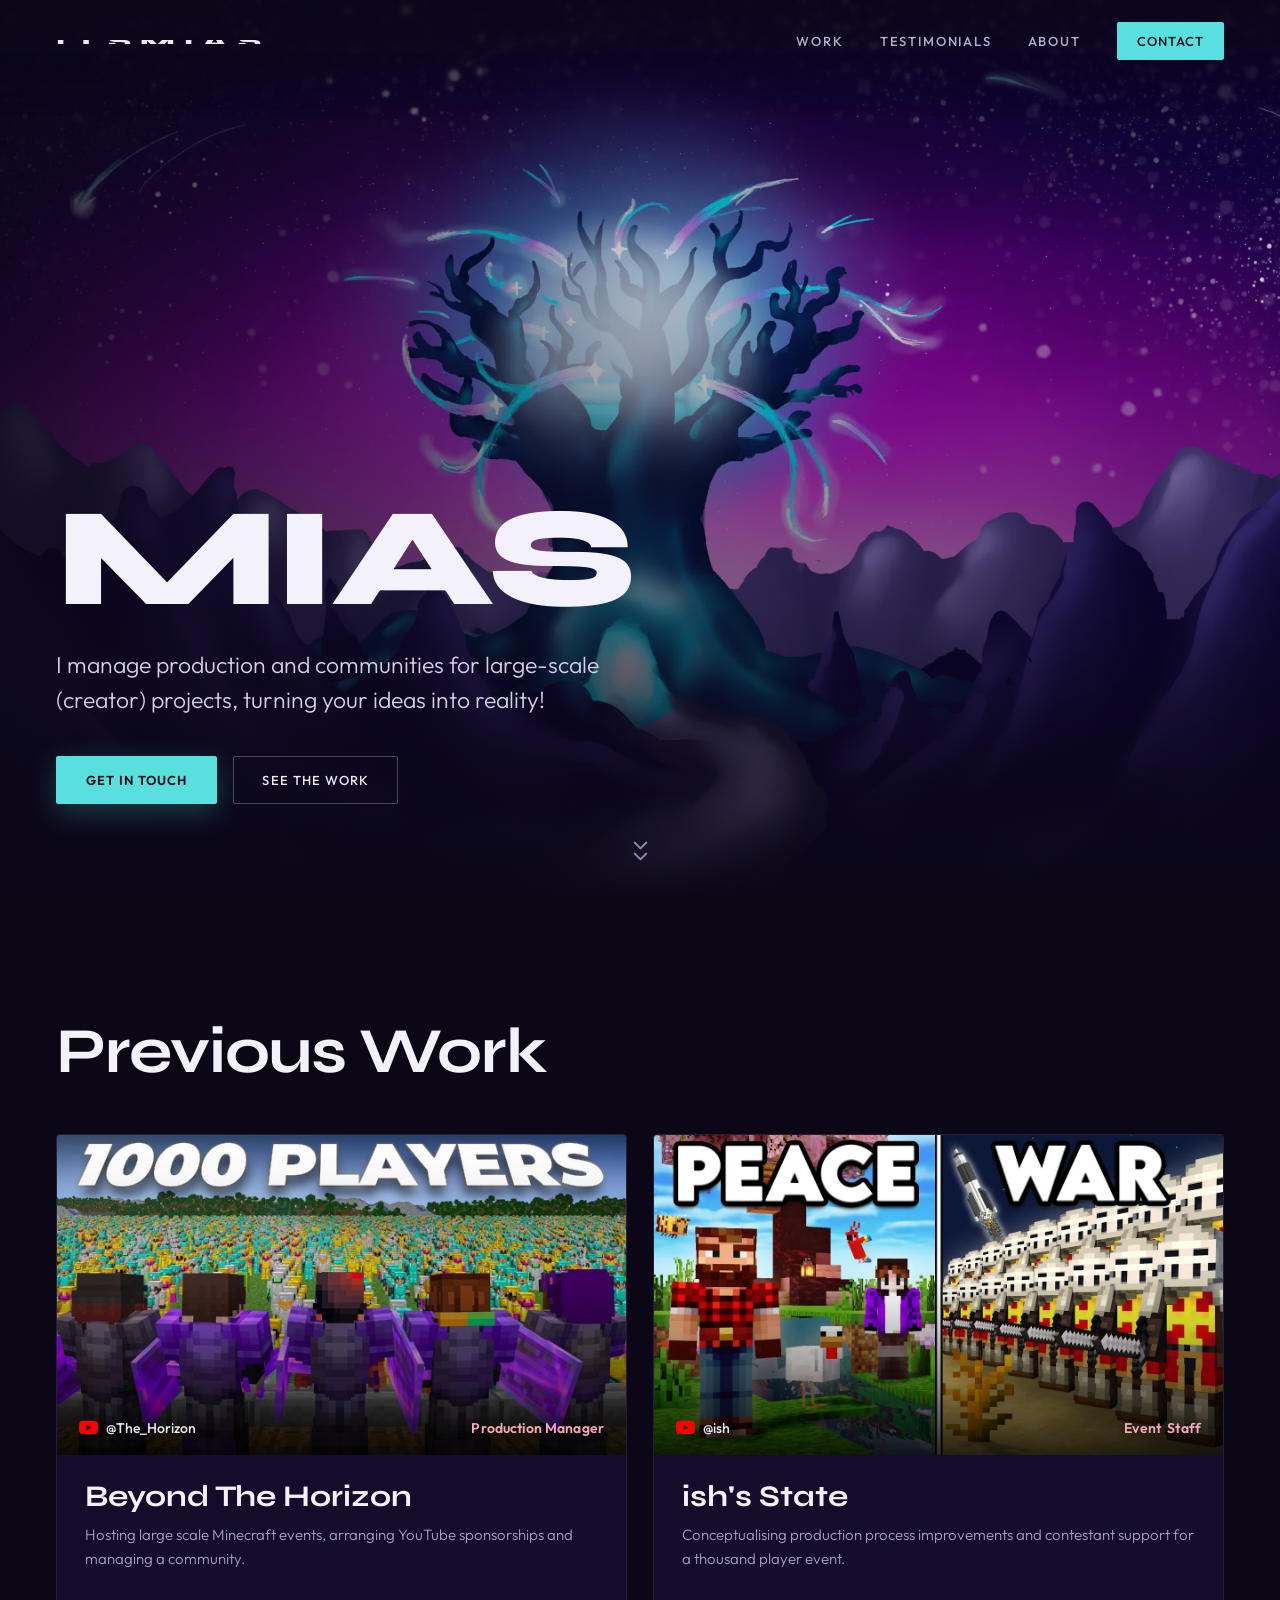
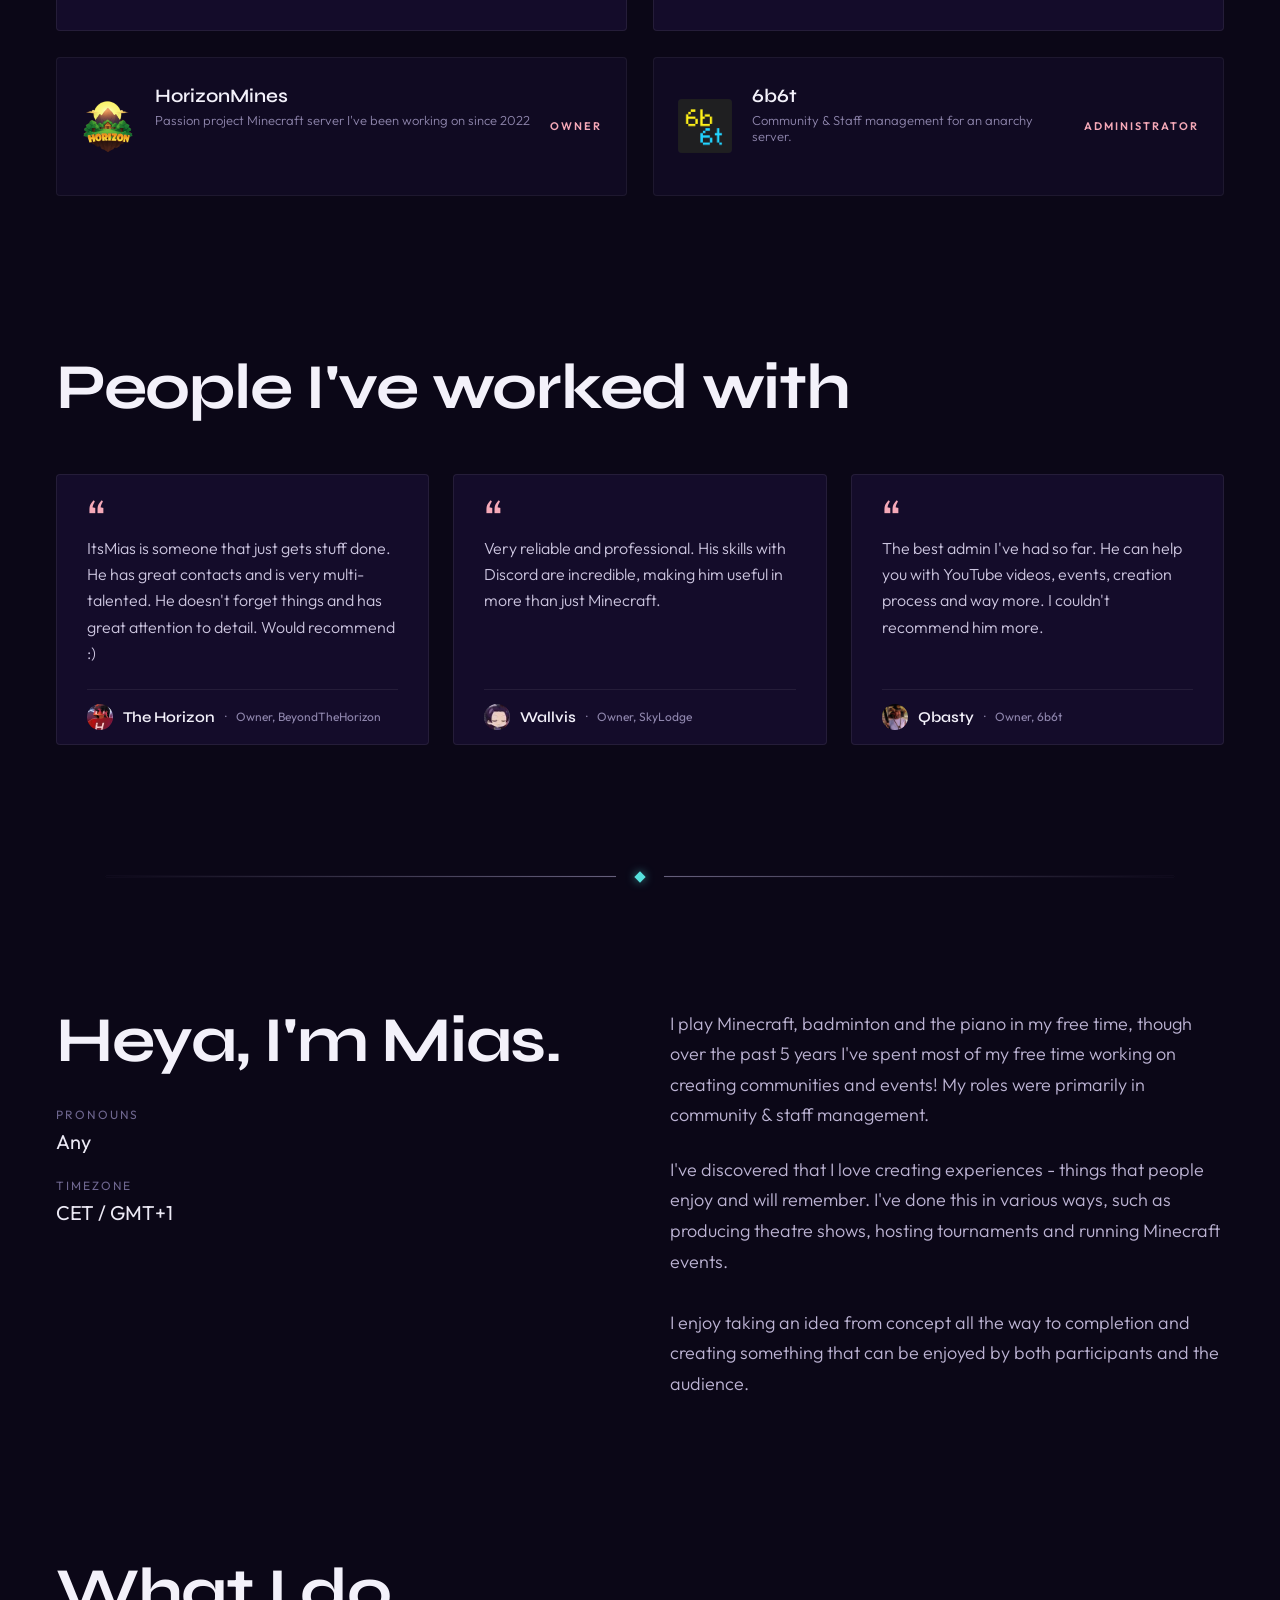
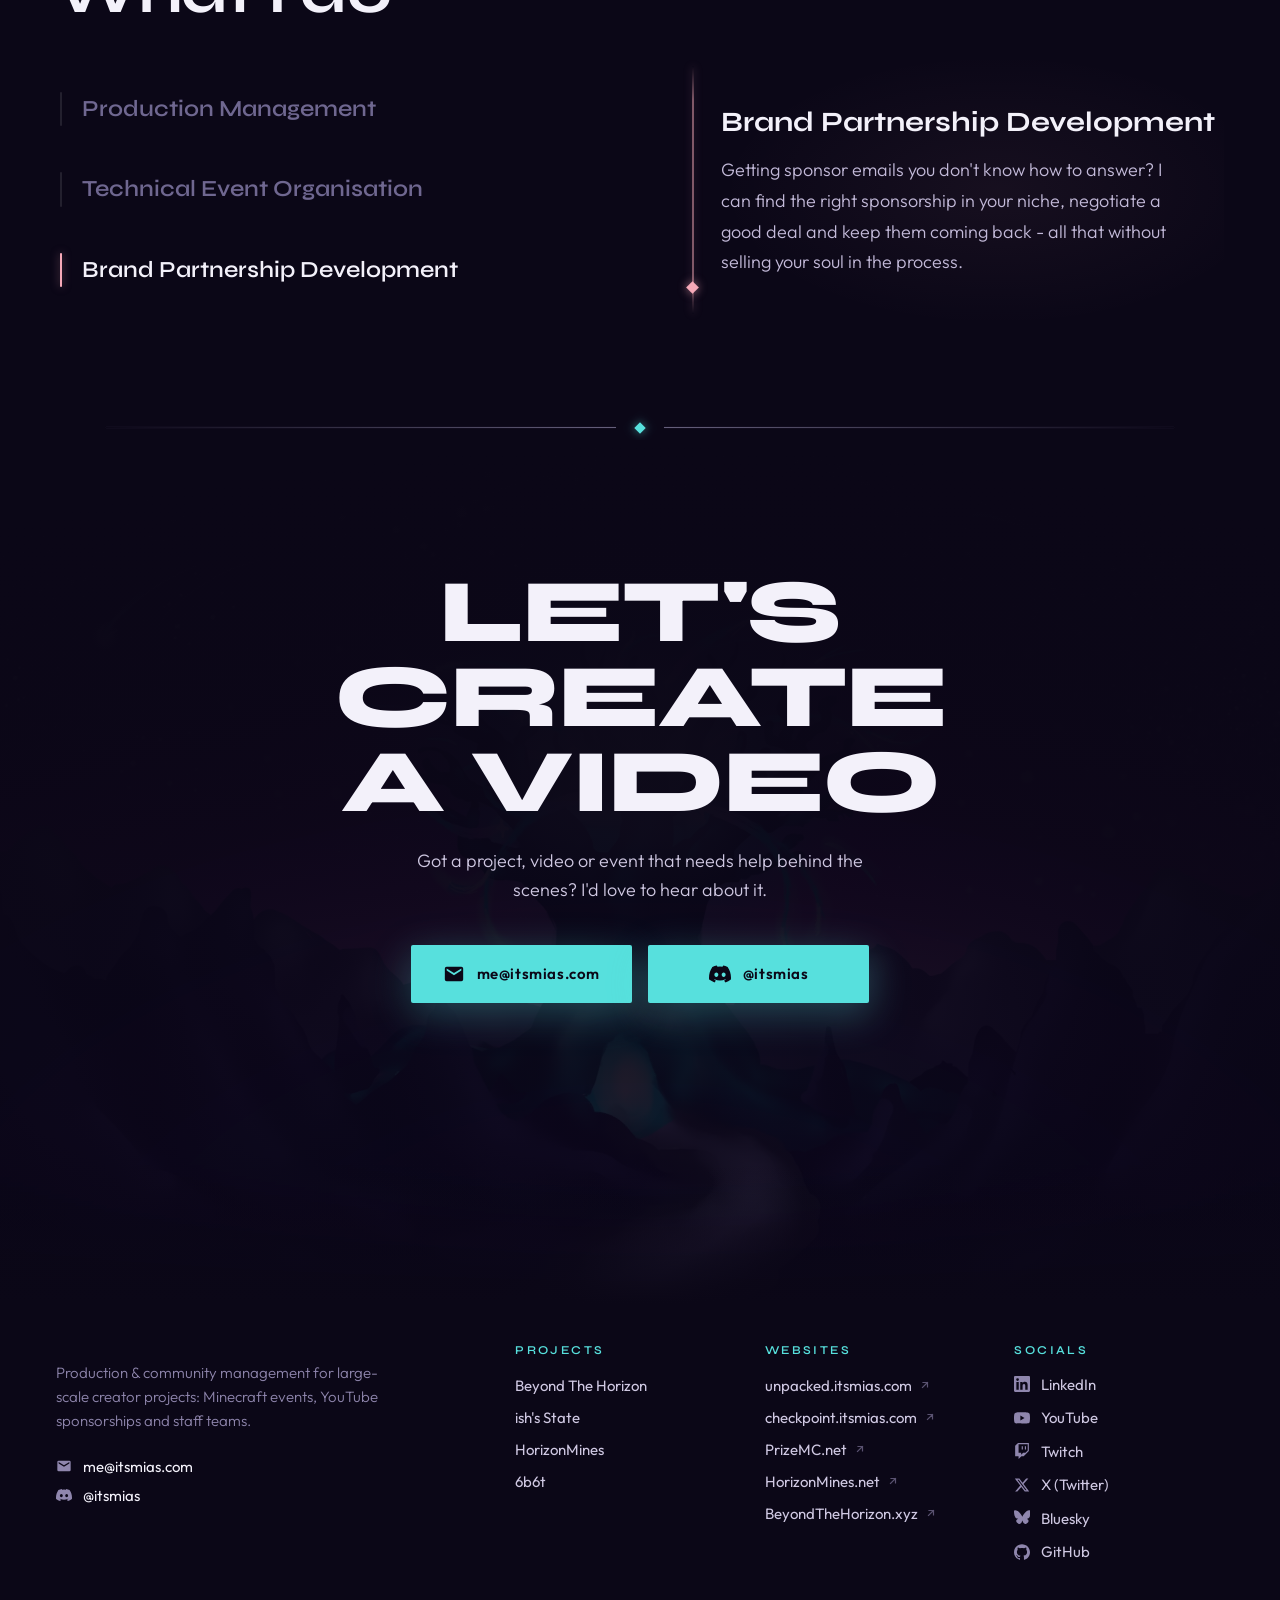
==== commit 286696ff: "Add BeyondTheHorizon.xyz to footer websites" ====
--- a/index.html
+++ b/index.html
@@ -339,6 +339,7 @@
           <li><a href="https://checkpoint.itsmias.com" target="_blank" rel="noopener">checkpoint.itsmias.com<svg class="mias-ext" viewBox="0 0 24 24" fill="none" stroke="currentColor" stroke-width="2.4" stroke-linecap="square" aria-hidden="true"><path d="M7 17L17 7M8 7h9v9"></path></svg></a></li>
           <li><a href="https://prizemc.net" target="_blank" rel="noopener">PrizeMC.net<svg class="mias-ext" viewBox="0 0 24 24" fill="none" stroke="currentColor" stroke-width="2.4" stroke-linecap="square" aria-hidden="true"><path d="M7 17L17 7M8 7h9v9"></path></svg></a></li>
           <li><a href="https://horizonmines.net" target="_blank" rel="noopener">HorizonMines.net<svg class="mias-ext" viewBox="0 0 24 24" fill="none" stroke="currentColor" stroke-width="2.4" stroke-linecap="square" aria-hidden="true"><path d="M7 17L17 7M8 7h9v9"></path></svg></a></li>
+          <li><a href="https://beyondthehorizon.xyz" target="_blank" rel="noopener">BeyondTheHorizon.xyz<svg class="mias-ext" viewBox="0 0 24 24" fill="none" stroke="currentColor" stroke-width="2.4" stroke-linecap="square" aria-hidden="true"><path d="M7 17L17 7M8 7h9v9"></path></svg></a></li>
           </ul>
         </div>
         <div>
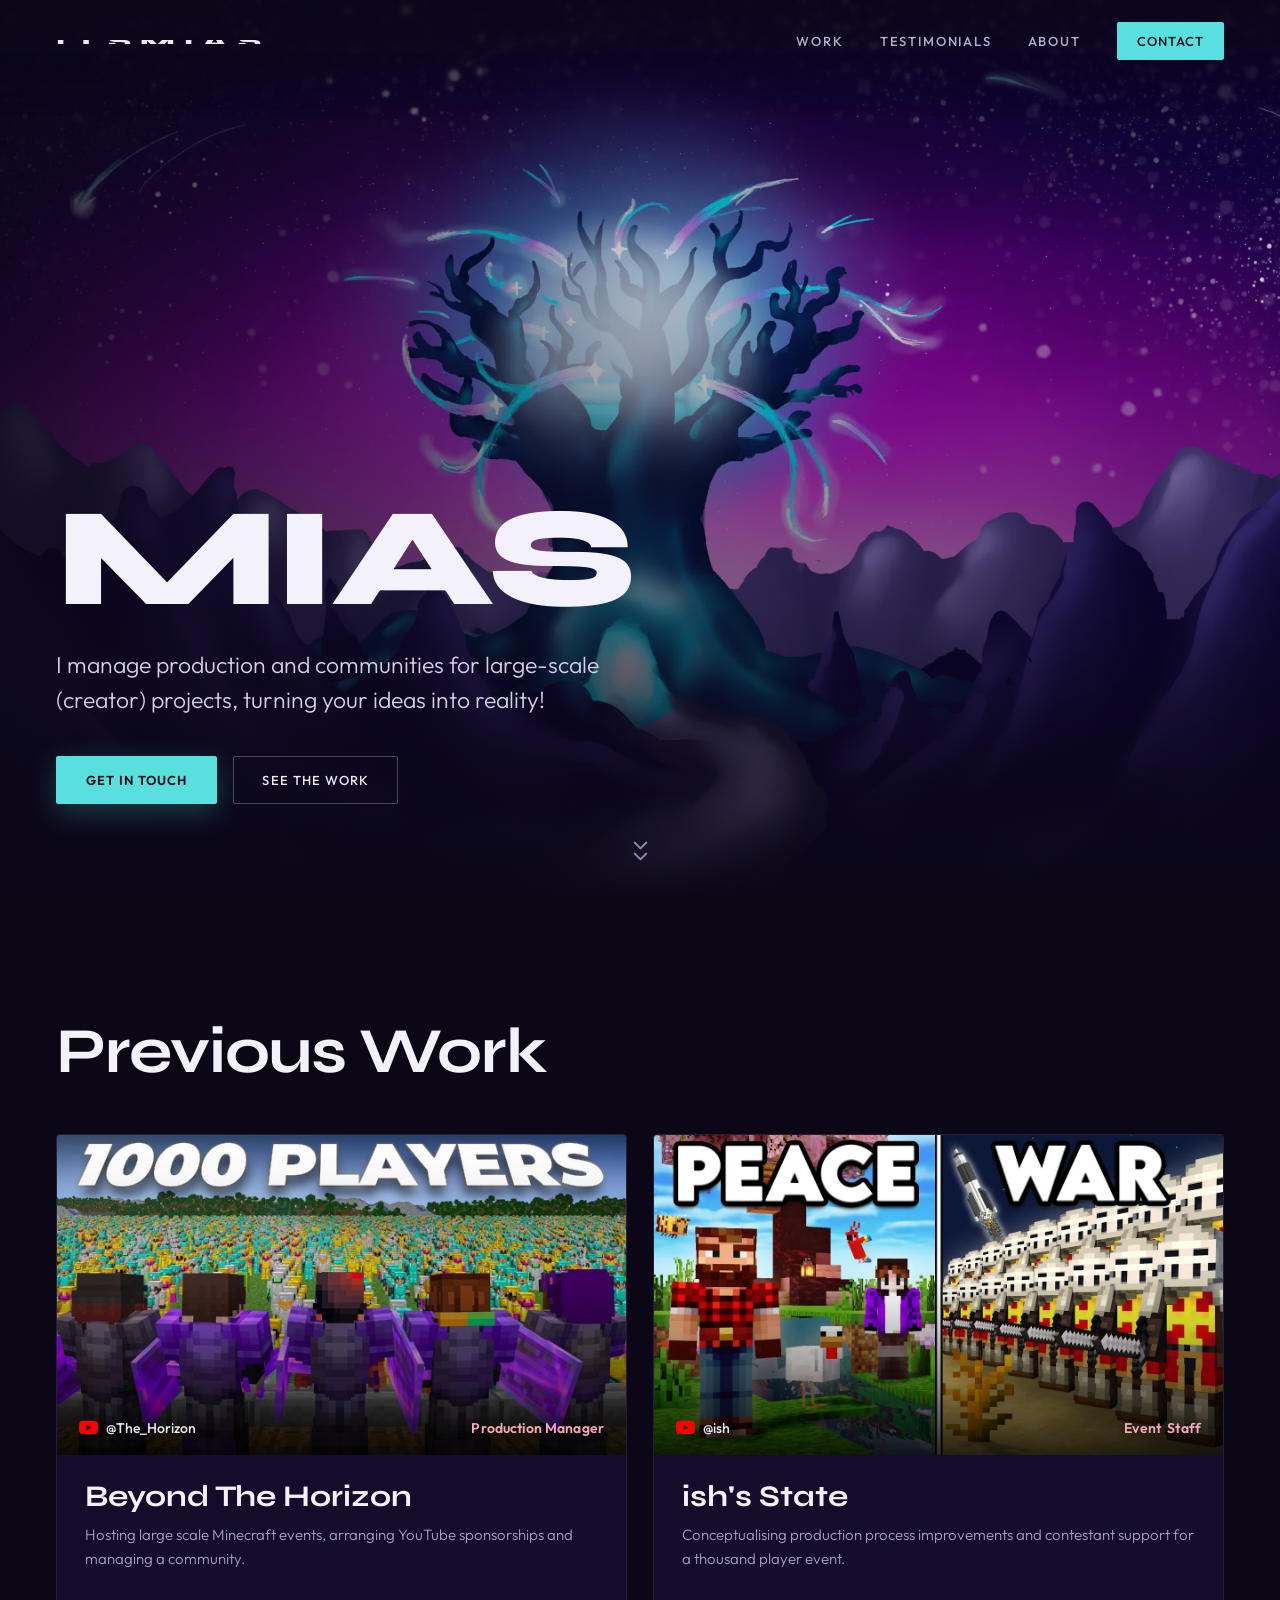
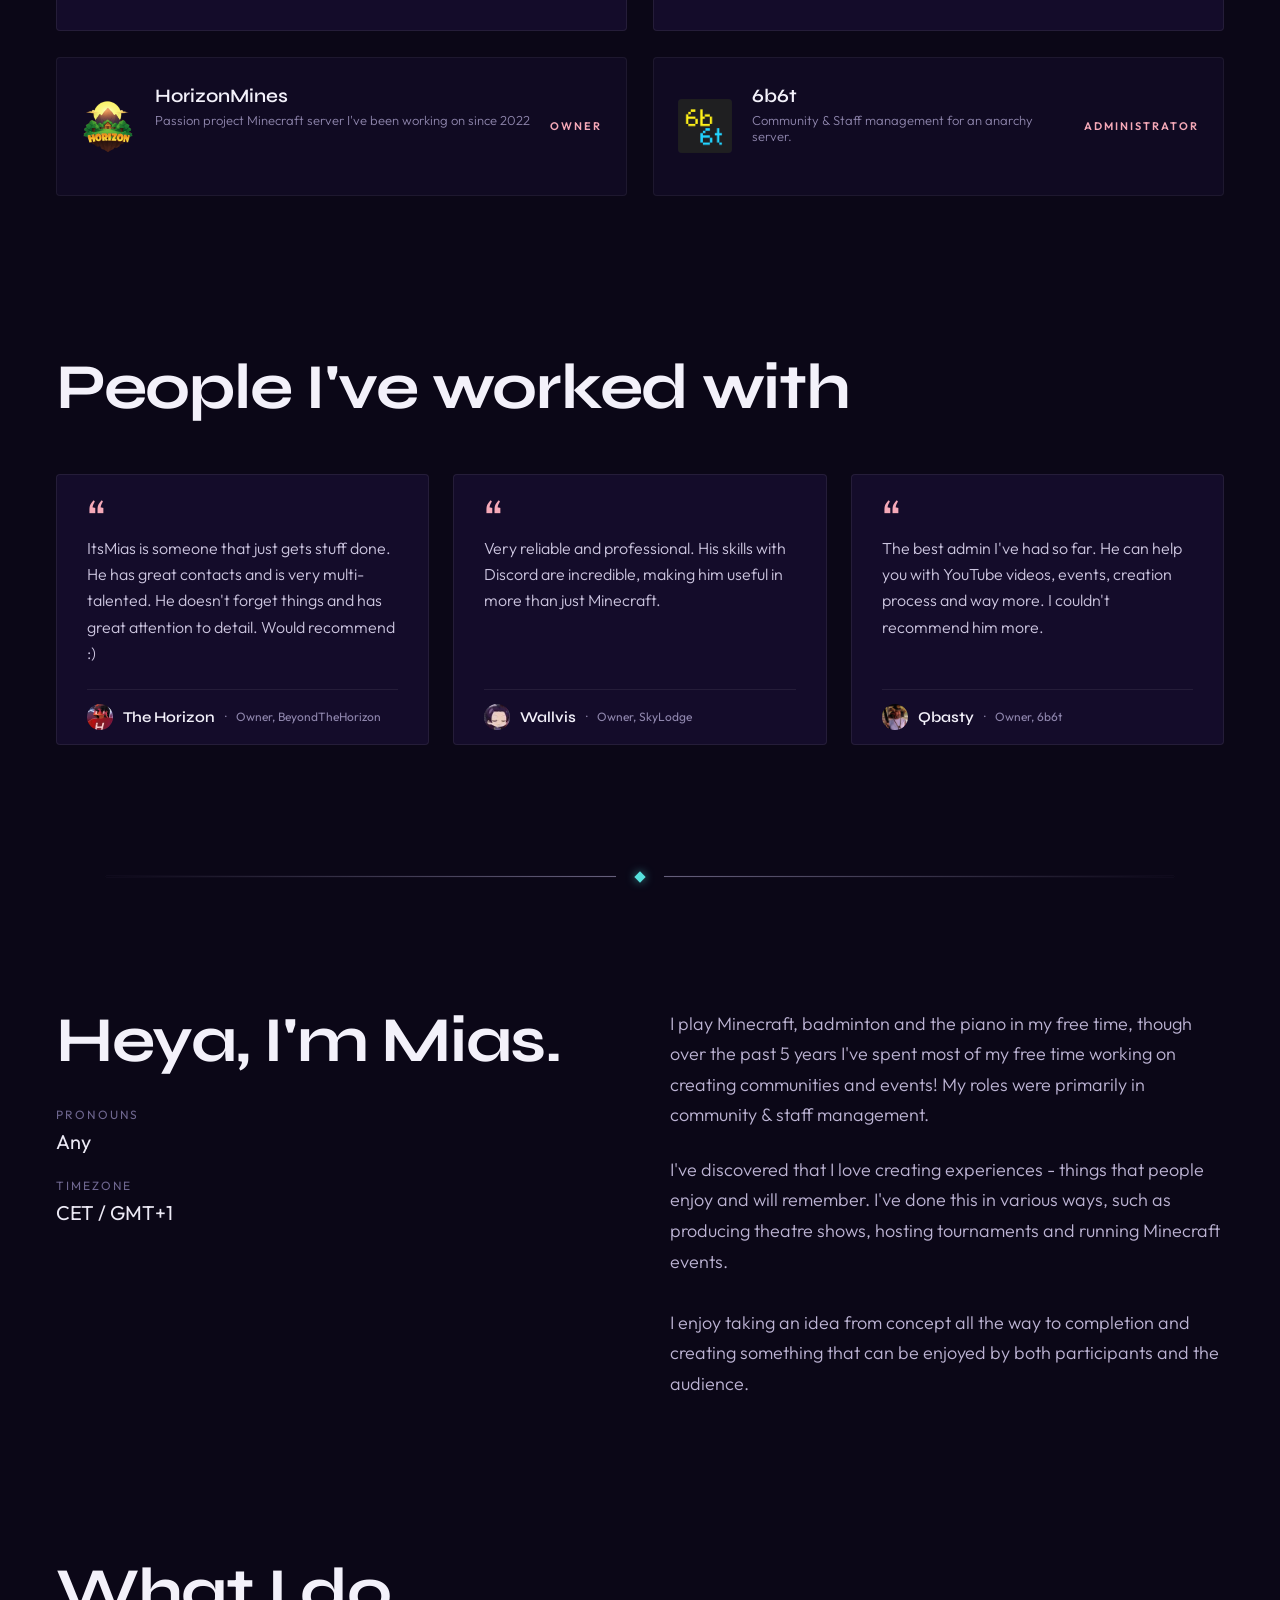
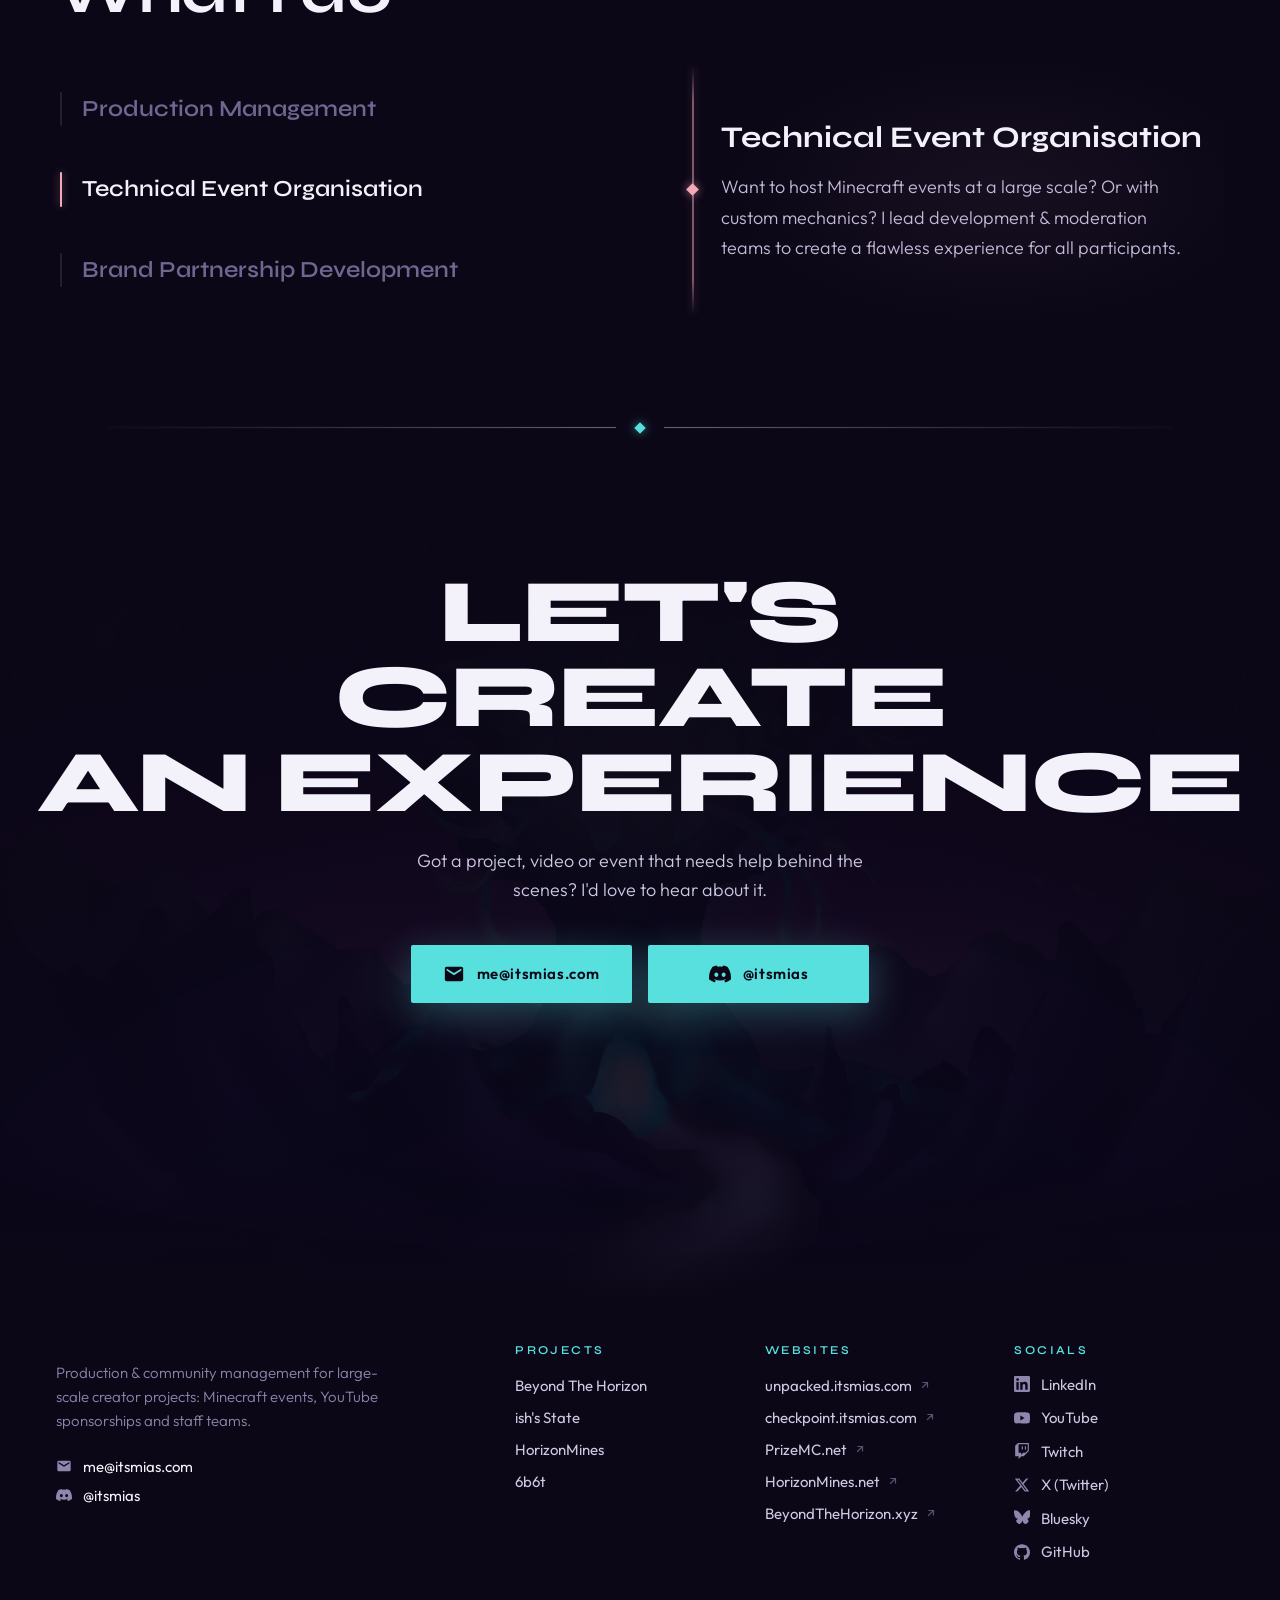
==== commit 4eeab9c2: "Keep contact copy buttons fixed-size and pink on hover when copied" ====
--- a/index.html
+++ b/index.html
@@ -306,8 +306,8 @@
       <h2 style="margin: 0 0 22px; align-self:stretch; width:100%; font-family: 'Syne',sans-serif; font-weight: 800; font-size: clamp(44px,7vw,92px); line-height: .95; letter-spacing: -.02em; color: #f3f1fa; text-transform: uppercase; text-align: center; text-wrap:balance;">LET'S<br>CREATE<br><span id="mias-rotator" style="display:flex; align-items:center; justify-content:center; width:100%; transition:transform .55s cubic-bezier(.22,1,.36,1), opacity .55s cubic-bezier(.22,1,.36,1); will-change:transform,opacity;"><span id="mias-rotator-inner" style="display:inline-block; white-space:nowrap;">AN EVENT</span></span></h2>
       <p style="margin: 0 0 40px; max-width: 480px; font-weight: 300; font-size: 18px; line-height: 1.6; color: #cfc8e2; text-align: center">Got a project, video or event that needs help behind the scenes? I'd love to hear about it.</p>
       <div class="mias-copy-row">
-        <button class="mias-btn mias-copy" data-copy="me@itsmias.com" aria-label="Copy email address me@itsmias.com"><svg width="22" height="22" viewBox="0 0 24 24" fill="currentColor" aria-hidden="true"><path d="M20 4H4a2 2 0 0 0-2 2v12a2 2 0 0 0 2 2h16a2 2 0 0 0 2-2V6a2 2 0 0 0-2-2zm0 4.24-8 5-8-5V6l8 5 8-5z"></path></svg><span class="mias-copy-label">me@itsmias.com</span></button>
-        <button class="mias-btn mias-copy" data-copy="itsmias" aria-label="Copy Discord username @itsmias"><svg width="22" height="22" viewBox="0 0 24 24" fill="currentColor" aria-hidden="true"><path d="M20.317 4.37a19.79 19.79 0 0 0-4.885-1.515.074.074 0 0 0-.079.037c-.21.375-.444.864-.608 1.25a18.27 18.27 0 0 0-5.487 0 12.64 12.64 0 0 0-.617-1.25.077.077 0 0 0-.079-.037A19.74 19.74 0 0 0 3.677 4.37a.07.07 0 0 0-.032.027C.533 9.046-.32 13.58.099 18.057a.082.082 0 0 0 .031.057 19.9 19.9 0 0 0 5.993 3.03.078.078 0 0 0 .084-.028 14.09 14.09 0 0 0 1.226-1.994.076.076 0 0 0-.041-.106 13.1 13.1 0 0 1-1.872-.892.077.077 0 0 1-.008-.128 10.2 10.2 0 0 0 .372-.292.074.074 0 0 1 .077-.01c3.928 1.793 8.18 1.793 12.062 0a.074.074 0 0 1 .078.01c.12.098.246.198.373.292a.077.077 0 0 1-.006.127 12.3 12.3 0 0 1-1.873.892.077.077 0 0 0-.041.107c.36.698.772 1.362 1.225 1.993a.076.076 0 0 0 .084.028 19.84 19.84 0 0 0 6.002-3.03.077.077 0 0 0 .032-.054c.5-5.177-.838-9.674-3.549-13.66a.061.061 0 0 0-.031-.03zM8.02 15.33c-1.183 0-2.157-1.085-2.157-2.419 0-1.333.956-2.419 2.157-2.419 1.21 0 2.176 1.096 2.157 2.42 0 1.333-.956 2.418-2.157 2.418zm7.975 0c-1.183 0-2.157-1.085-2.157-2.419 0-1.333.955-2.419 2.157-2.419 1.21 0 2.176 1.096 2.157 2.42 0 1.333-.946 2.418-2.157 2.418z"></path></svg><span class="mias-copy-label">@itsmias</span></button>
+        <button class="mias-btn mias-copy" data-copy="me@itsmias.com" aria-label="Copy email address me@itsmias.com"><svg width="22" height="22" viewBox="0 0 24 24" fill="currentColor" aria-hidden="true"><path d="M20 4H4a2 2 0 0 0-2 2v12a2 2 0 0 0 2 2h16a2 2 0 0 0 2-2V6a2 2 0 0 0-2-2zm0 4.24-8 5-8-5V6l8 5 8-5z"></path></svg><span class="mias-copy-label"><span class="mias-copy-text">me@itsmias.com</span></span></button>
+        <button class="mias-btn mias-copy" data-copy="itsmias" aria-label="Copy Discord username @itsmias"><svg width="22" height="22" viewBox="0 0 24 24" fill="currentColor" aria-hidden="true"><path d="M20.317 4.37a19.79 19.79 0 0 0-4.885-1.515.074.074 0 0 0-.079.037c-.21.375-.444.864-.608 1.25a18.27 18.27 0 0 0-5.487 0 12.64 12.64 0 0 0-.617-1.25.077.077 0 0 0-.079-.037A19.74 19.74 0 0 0 3.677 4.37a.07.07 0 0 0-.032.027C.533 9.046-.32 13.58.099 18.057a.082.082 0 0 0 .031.057 19.9 19.9 0 0 0 5.993 3.03.078.078 0 0 0 .084-.028 14.09 14.09 0 0 0 1.226-1.994.076.076 0 0 0-.041-.106 13.1 13.1 0 0 1-1.872-.892.077.077 0 0 1-.008-.128 10.2 10.2 0 0 0 .372-.292.074.074 0 0 1 .077-.01c3.928 1.793 8.18 1.793 12.062 0a.074.074 0 0 1 .078.01c.12.098.246.198.373.292a.077.077 0 0 1-.006.127 12.3 12.3 0 0 1-1.873.892.077.077 0 0 0-.041.107c.36.698.772 1.362 1.225 1.993a.076.076 0 0 0 .084.028 19.84 19.84 0 0 0 6.002-3.03.077.077 0 0 0 .032-.054c.5-5.177-.838-9.674-3.549-13.66a.061.061 0 0 0-.031-.03zM8.02 15.33c-1.183 0-2.157-1.085-2.157-2.419 0-1.333.956-2.419 2.157-2.419 1.21 0 2.176 1.096 2.157 2.42 0 1.333-.956 2.418-2.157 2.418zm7.975 0c-1.183 0-2.157-1.085-2.157-2.419 0-1.333.955-2.419 2.157-2.419 1.21 0 2.176 1.096 2.157 2.42 0 1.333-.946 2.418-2.157 2.418z"></path></svg><span class="mias-copy-label"><span class="mias-copy-text">@itsmias</span></span></button>
       </div>
     </div>
   </div>
--- a/styles.css
+++ b/styles.css
@@ -235,8 +235,16 @@
 @media (max-width:600px){ .mias-copy-row{ grid-auto-flow:row; } }
 .mias-copy{ font-family:inherit; cursor:pointer; border:none; display:inline-flex; align-items:center; justify-content:center; gap:12px; font-weight:600; font-size:15px; letter-spacing:.04em; color:#0b0717; background:#57e0dd; padding:18px 32px; border-radius:2px; box-shadow:0 10px 40px rgba(87,224,221,.3); }
 .mias-copy svg{ flex:none; }
+/* "Copied!" sits on top of the original label in the same grid cell, so the
+   button keeps its width instead of jumping when the text swaps */
+.mias-copy-label{ display:inline-grid; }
+.mias-copy-label::after{ content:'Copied!'; grid-area:1/1; justify-self:center; visibility:hidden; }
+.mias-copy-text{ grid-area:1/1; justify-self:center; }
+.mias-copy.is-copied .mias-copy-text{ visibility:hidden; }
+.mias-copy.is-copied .mias-copy-label::after{ visibility:visible; }
 .mias-copy.is-copied{ background:#F5A9B8; box-shadow:0 10px 40px rgba(245,169,184,.4); }
 .mias-btn:hover{ box-shadow:0 0 0 1px rgba(87,224,221,.4), 0 14px 34px -10px rgba(87,224,221,.6); }
+.mias-copy.is-copied:hover{ box-shadow:0 0 0 1px rgba(245,169,184,.5), 0 14px 34px -10px rgba(245,169,184,.7); }
 /* solid cyan button: brightens and its glow swells on hover, dips on press */
 .mias-btn-primary{ background:#57e0dd; box-shadow:0 8px 30px rgba(87,224,221,.25); }
 .mias-btn-primary:hover{ background:#6ae5e2; box-shadow:0 10px 34px rgba(87,224,221,.38); }
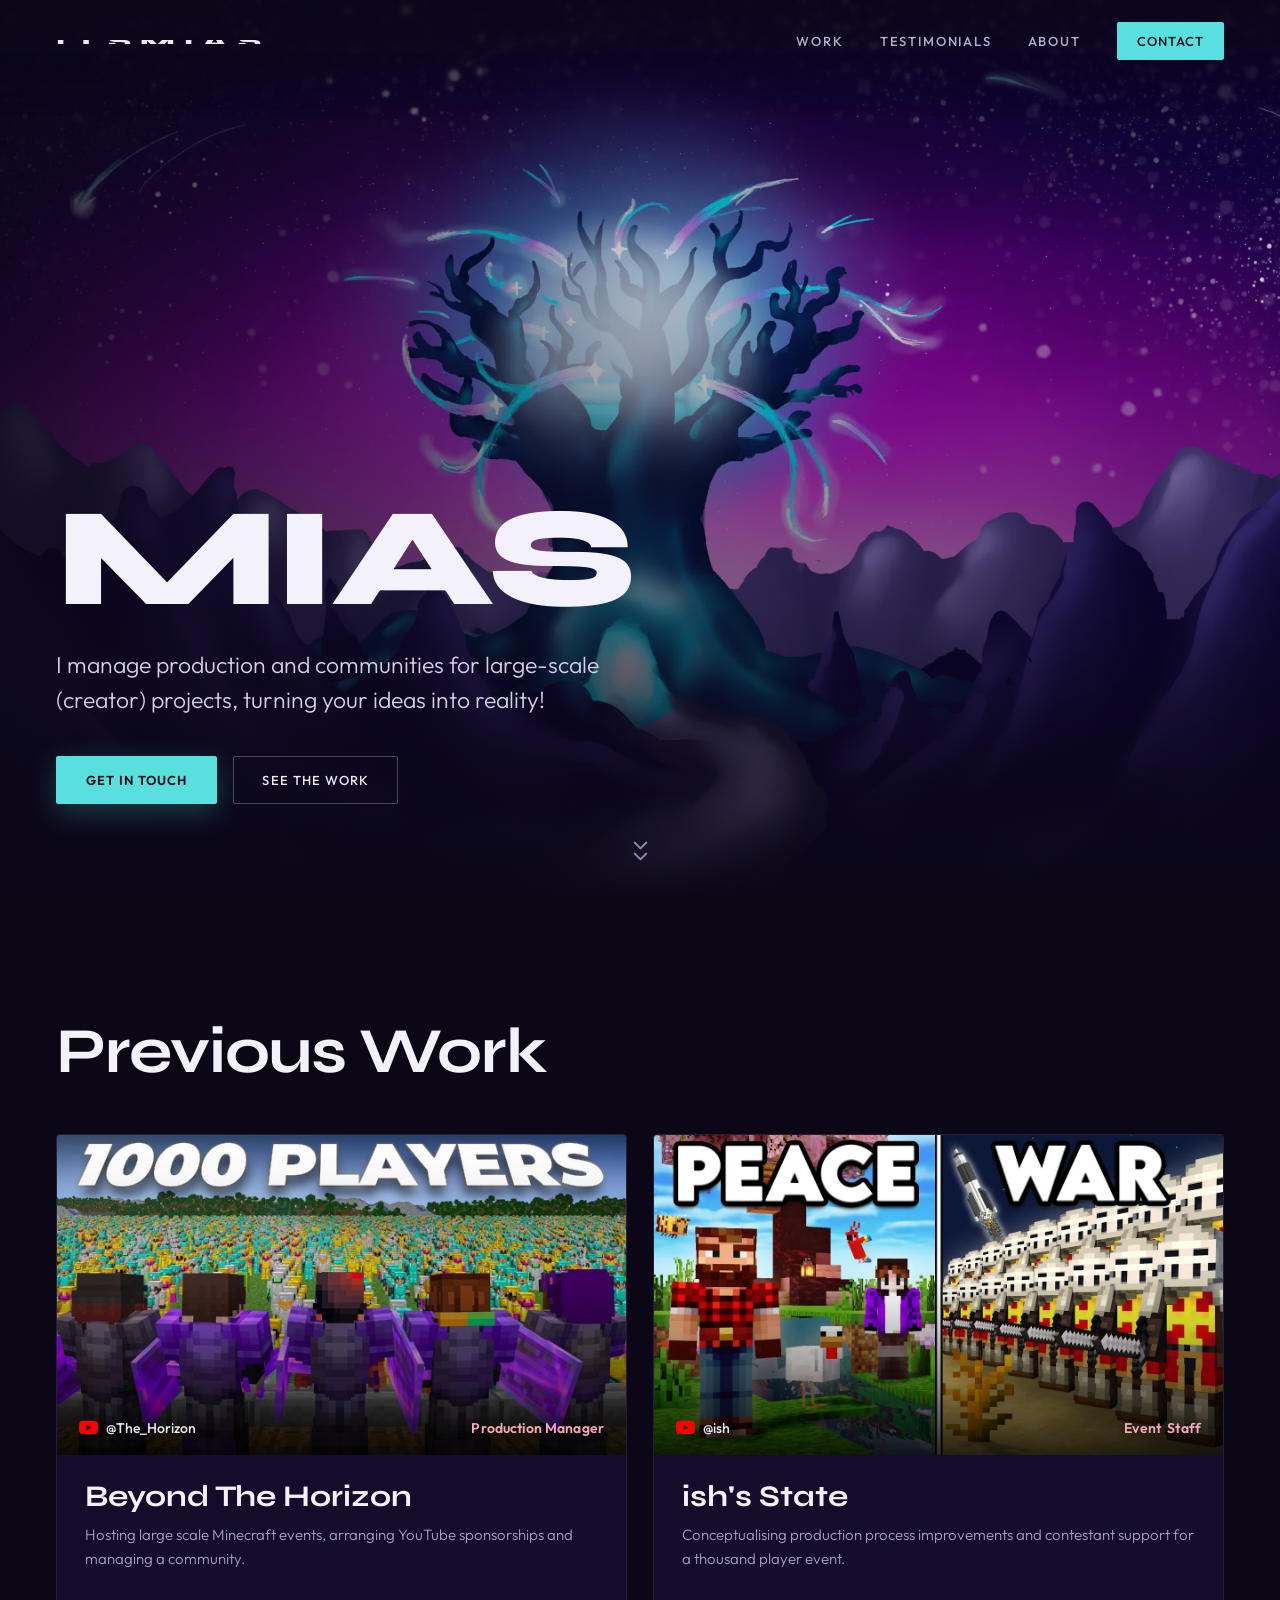
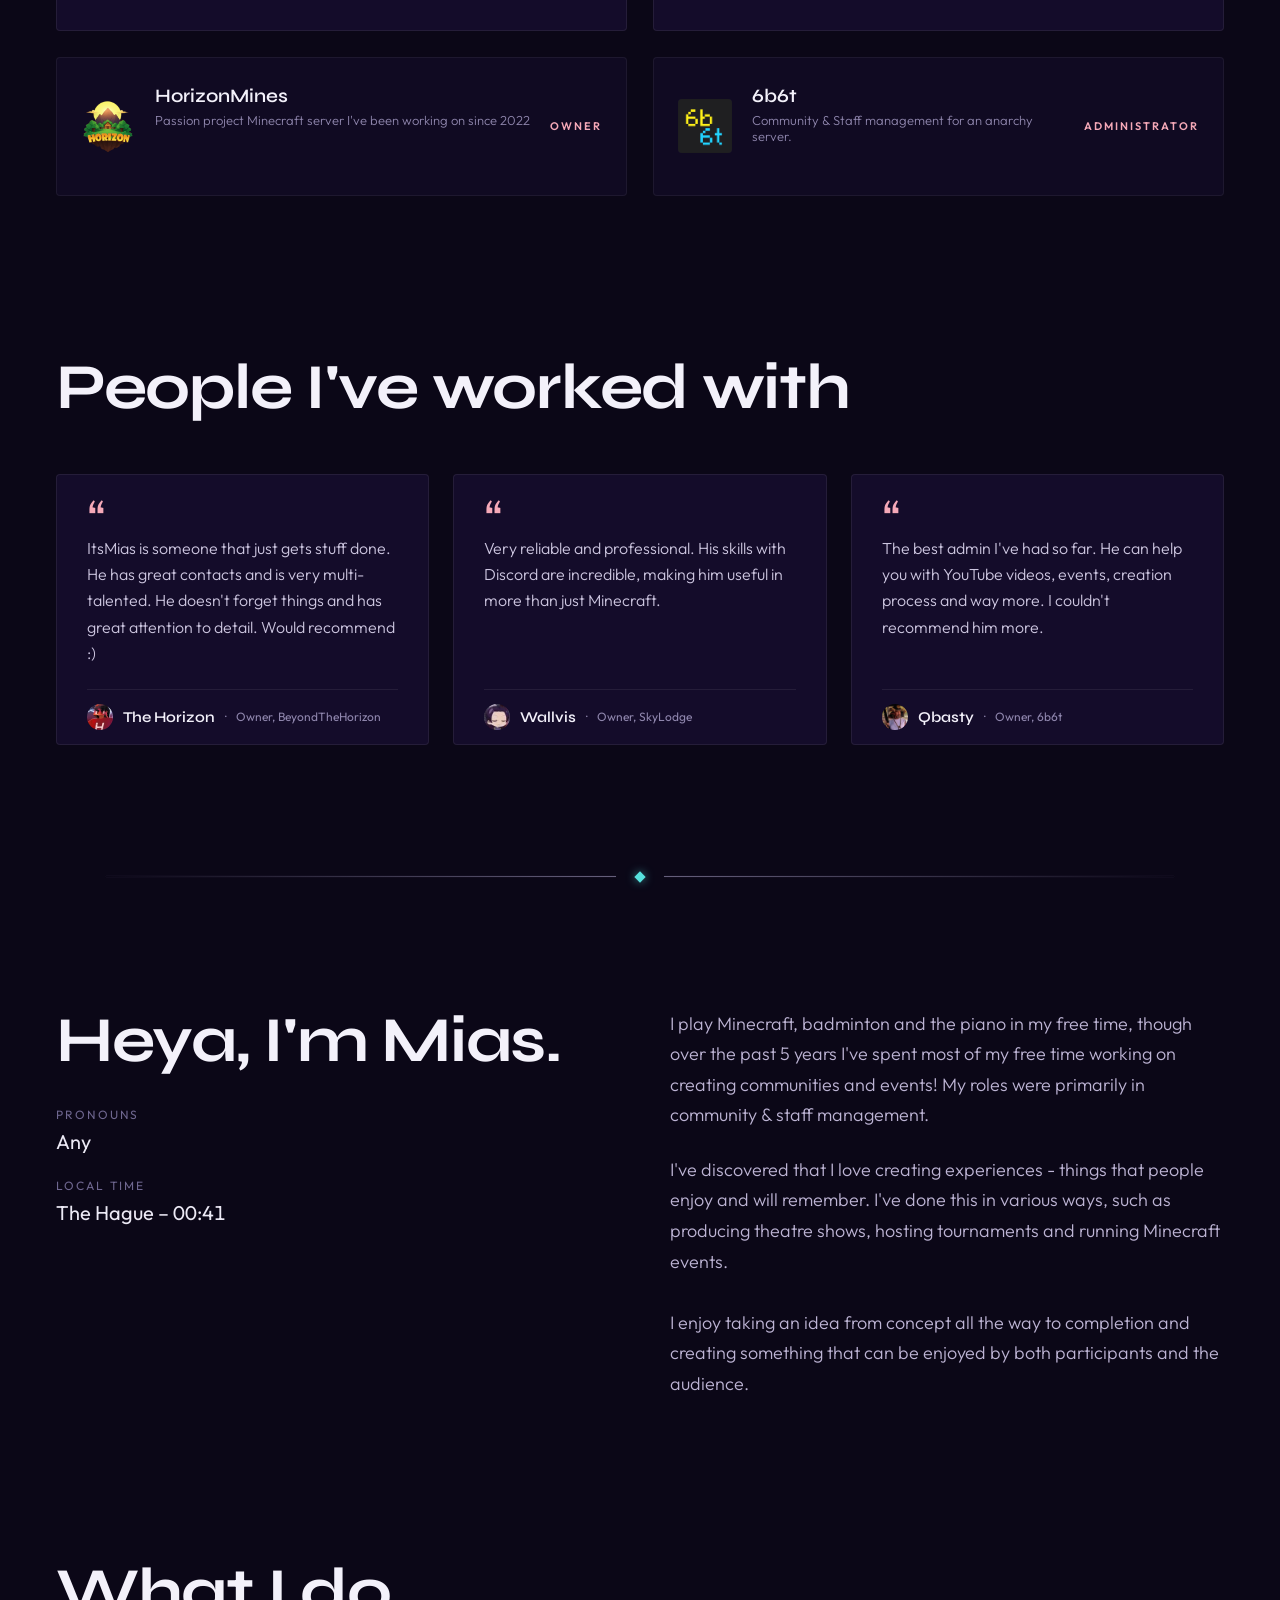
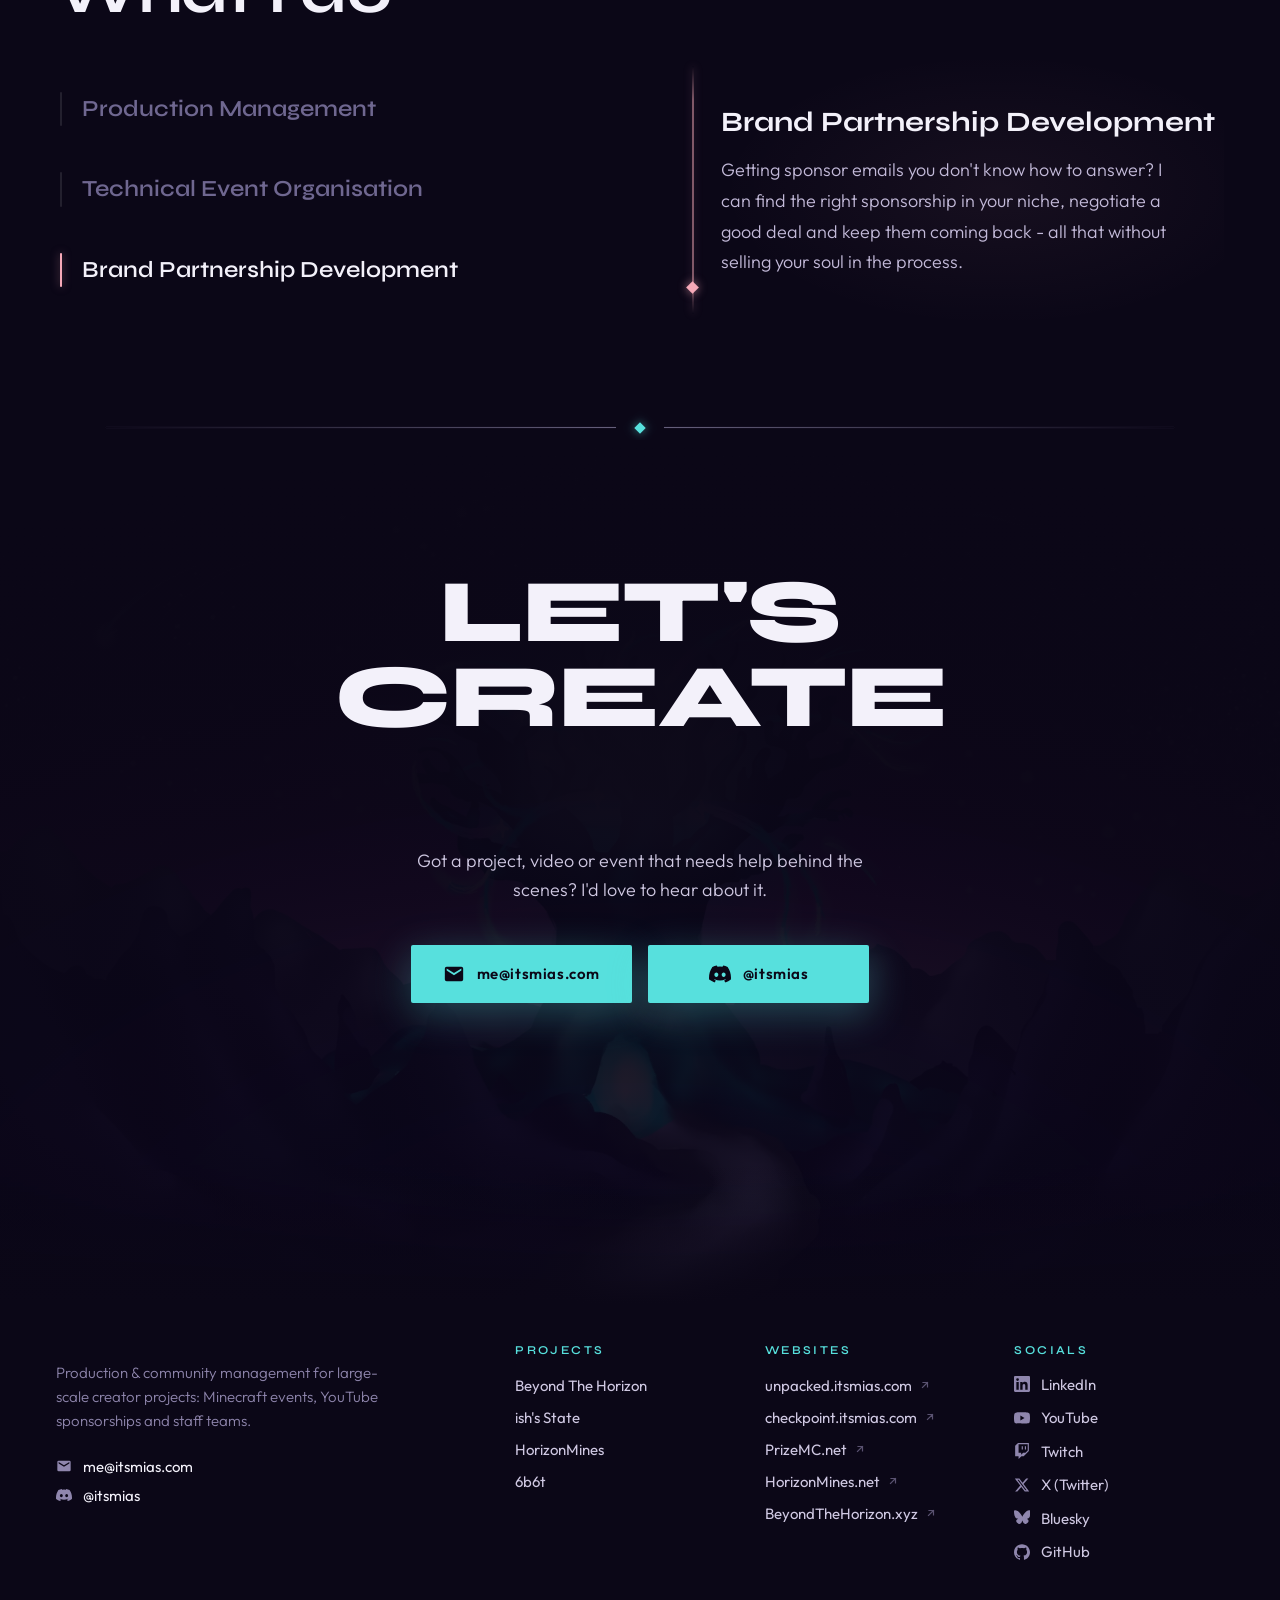
==== commit 6f2fd6b5: "Replace timezone field with live local time in The Hague" ====
--- a/index.html
+++ b/index.html
@@ -204,7 +204,7 @@
         <h2 style="margin:0 0 34px; font-family:'Syne GFix','Syne',sans-serif; font-weight:700; font-size:clamp(40px,5vw,66px); line-height:1; letter-spacing:-.02em; color:#f3f1fa;">Heya, I'm Mias.</h2>
         <div style="display:flex; flex-direction:column; gap:24px;">
           <div><div style="color:#6f6790; letter-spacing:.16em; text-transform:uppercase; font-size:12px; margin-bottom:7px;">Pronouns</div><div style="color:#ece9f5; font-size:20px;">Any</div></div>
-          <div><div style="color:#6f6790; letter-spacing:.16em; text-transform:uppercase; font-size:12px; margin-bottom:7px;">Timezone</div><div style="color:#ece9f5; font-size:20px;">CET / GMT+1</div></div>
+          <div id="mias-clock"><div style="color:#6f6790; letter-spacing:.16em; text-transform:uppercase; font-size:12px; margin-bottom:7px;">Local time</div><div style="color:#ece9f5; font-size:20px;">The Hague<span id="mias-clock-now" style="display:none;"> – <span id="mias-clock-time" class="mias-clock-time"></span></span></div></div>
           <div id="mias-presence" style="display:none;">
             <div style="color:#6f6790; letter-spacing:.16em; text-transform:uppercase; font-size:12px; margin-bottom:16px;">Currently</div>
             <a class="mias-presence" href="https://discord.com/users/615580983881760787" target="_blank" rel="noopener" title="Live from Discord" style="display:flex; align-items:center; gap:16px; max-width:100%; text-decoration:none;">
--- a/styles.css
+++ b/styles.css
@@ -291,6 +291,10 @@
 /* ---- case-study banner ---- */
 .mias-banner img, .mias-banner{ transition:filter .5s ease; }
 
+/* ---- live local time (about) ---- */
+/* tabular digits so the time keeps a steady width as the minutes change */
+.mias-clock-time{ font-variant-numeric:tabular-nums; }
+
 /* ---- live Discord presence (about) ---- */
 #mias-presence-name{ transition:color .25s ease; }
 .mias-presence:hover #mias-presence-name{ color:#57e0dd; }
